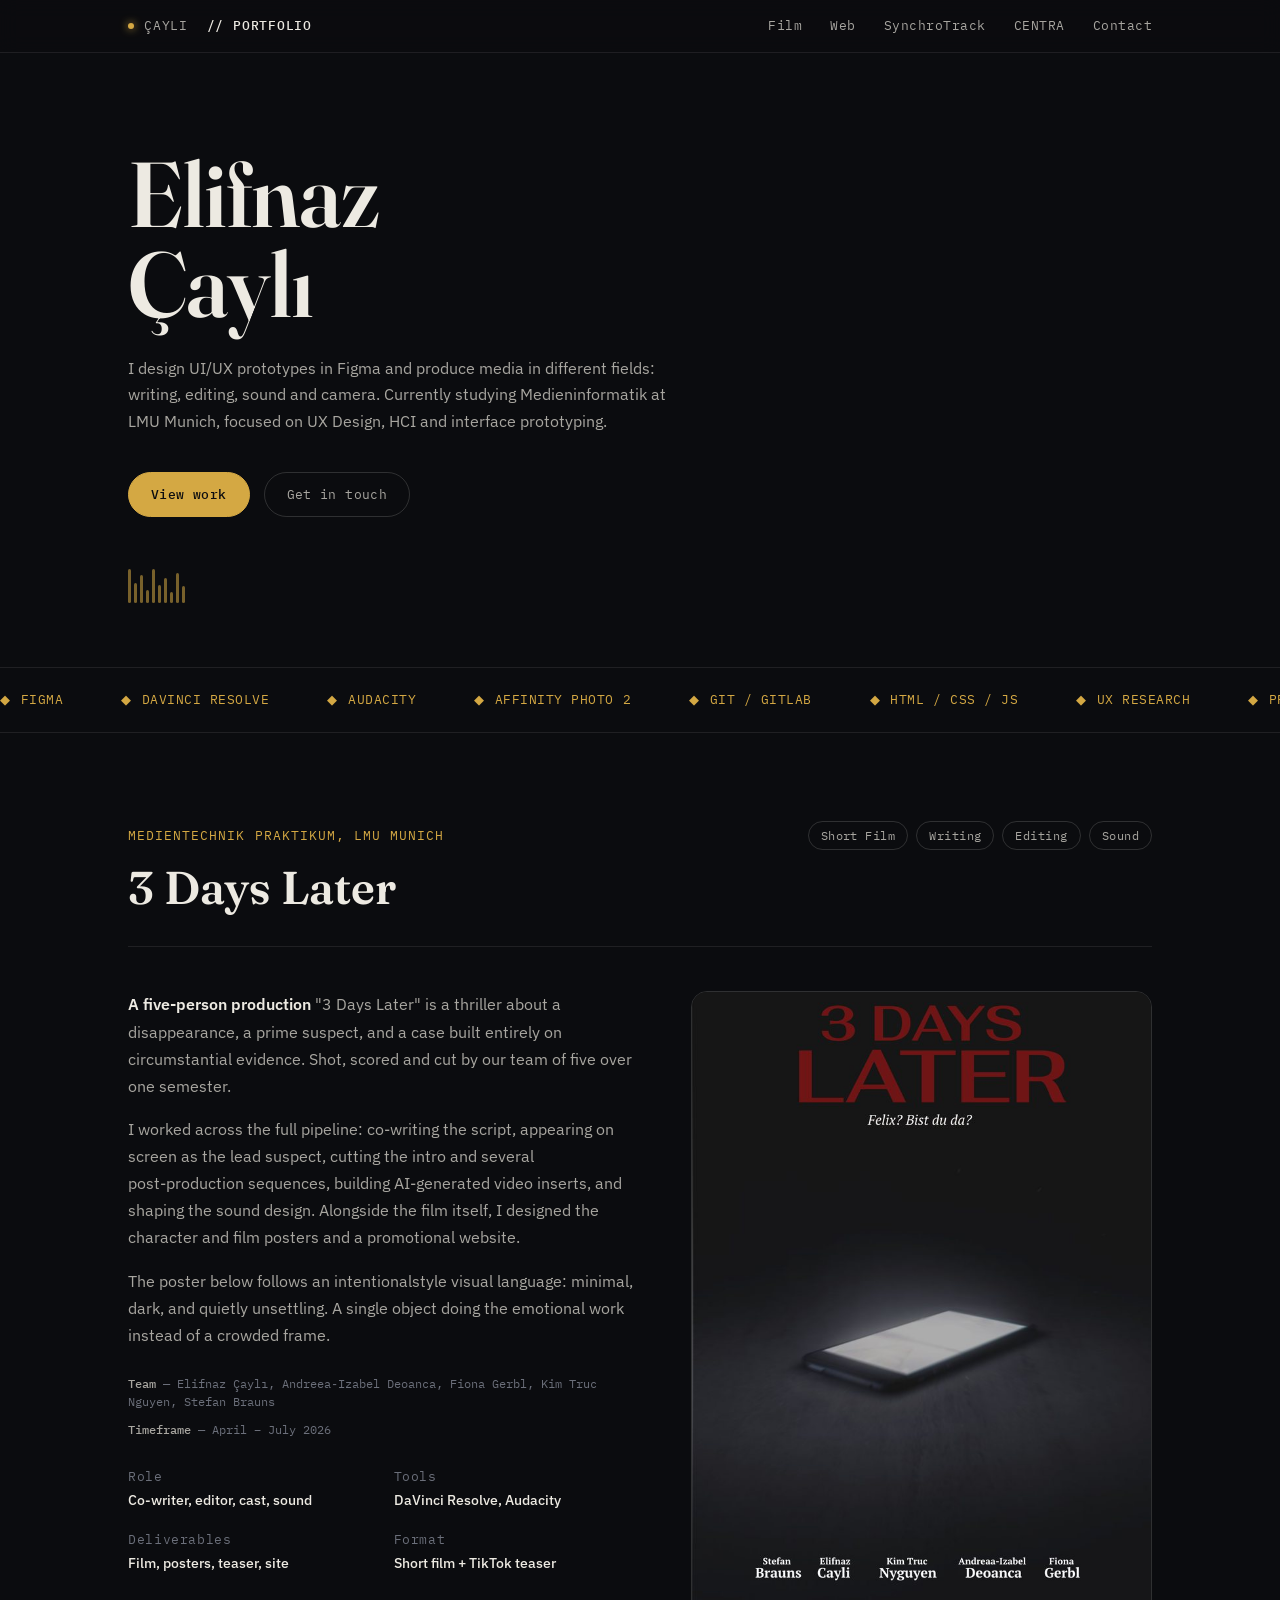
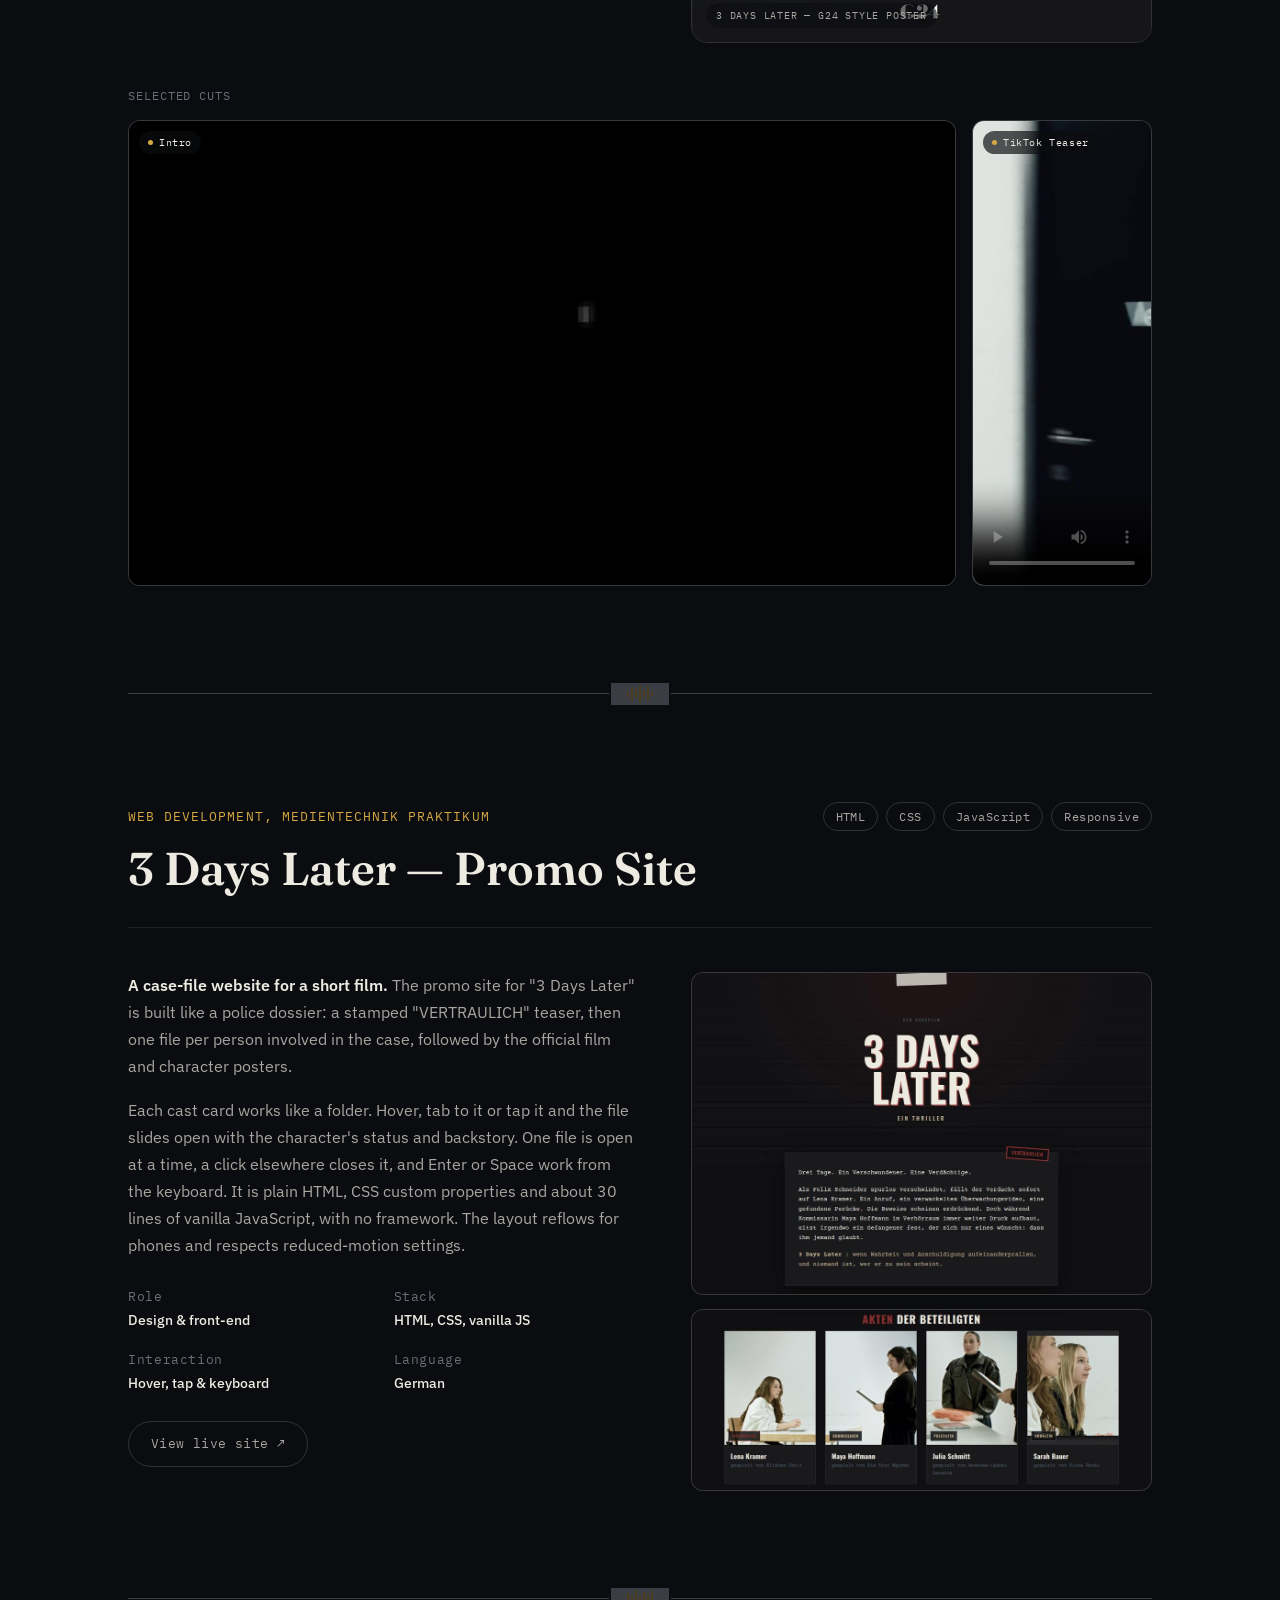
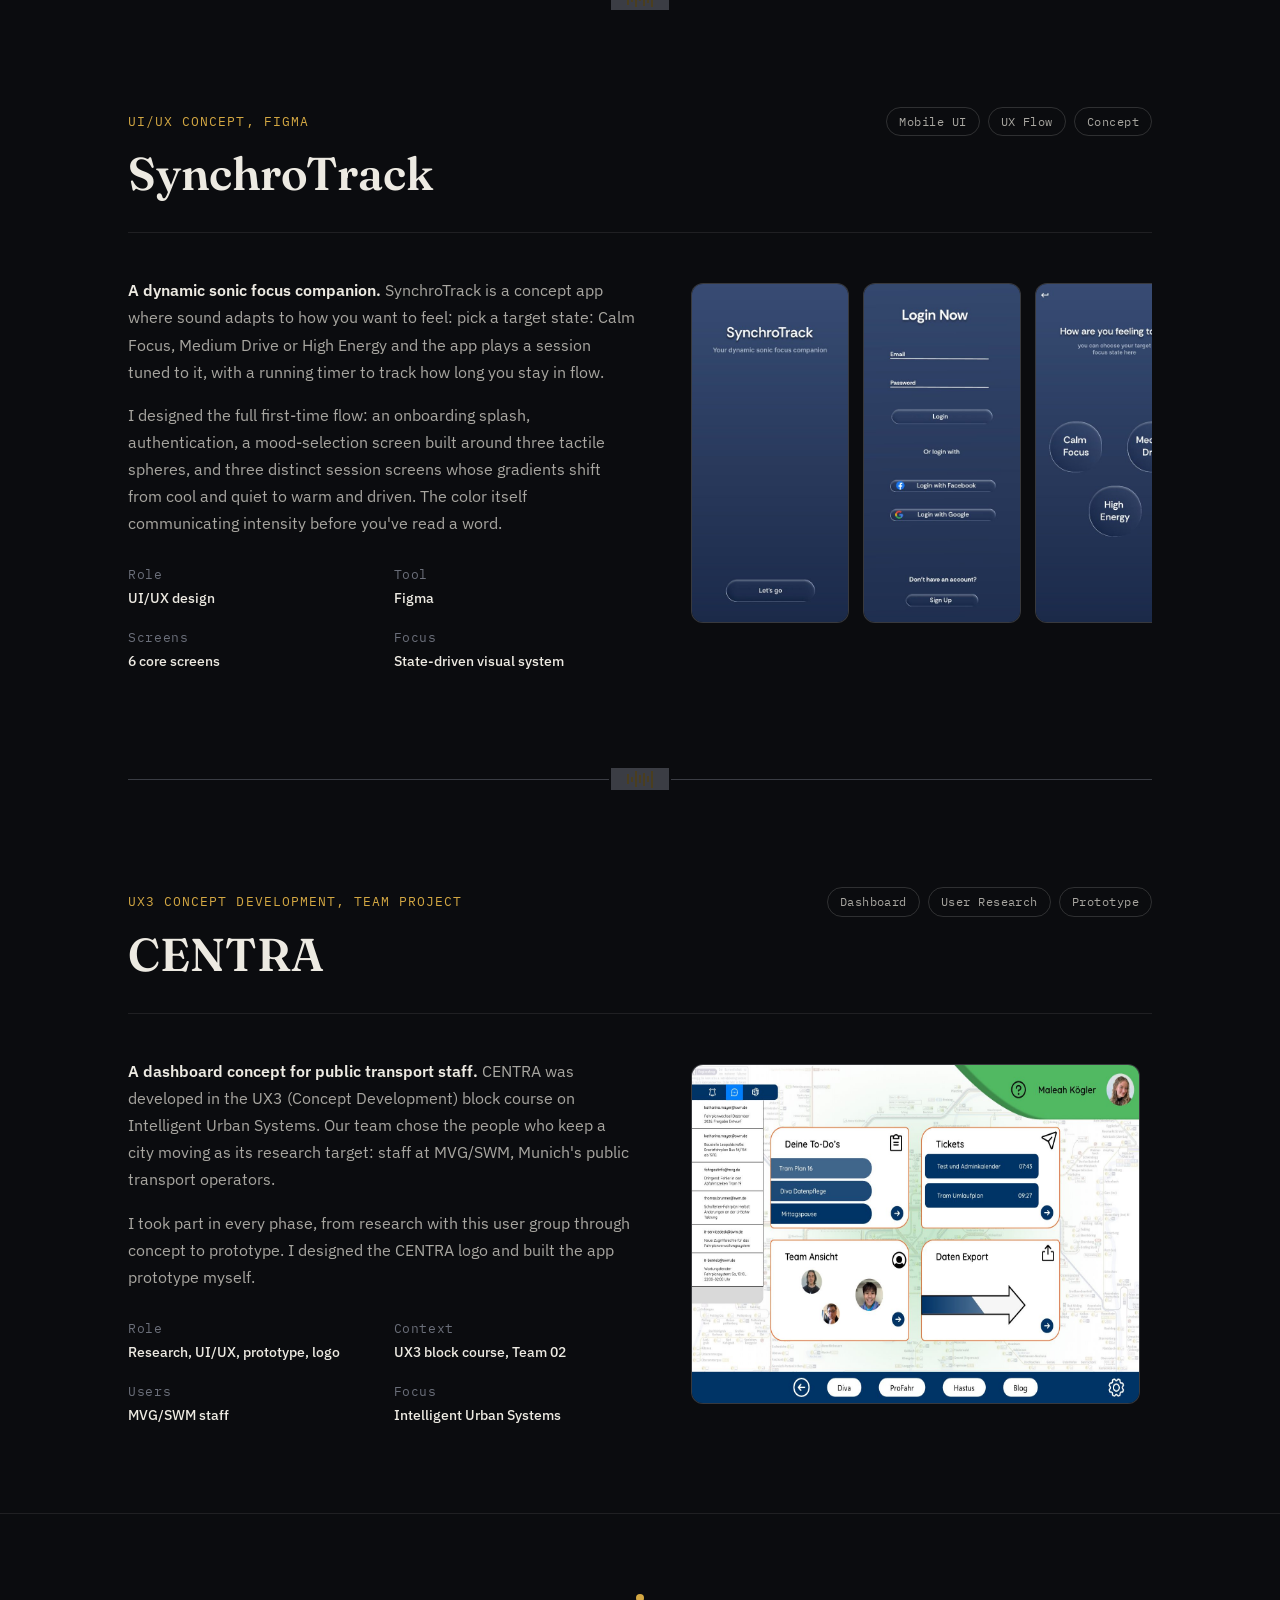
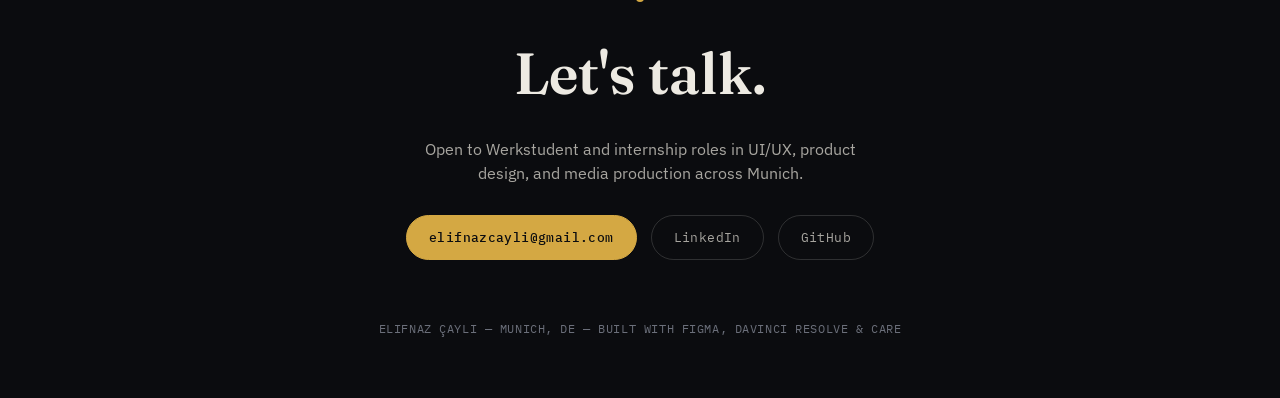
==== index.html @ ffa8d6d8 "Add CENTRA screens and logo to case study Co-Authored-By: Claude Sonnet 5.5 <noreply@anthropic.com> " ====
<!DOCTYPE html>
<html lang="en">
<head>
<meta charset="UTF-8">
<meta name="viewport" content="width=device-width, initial-scale=1.0">
<title>Elifnaz Çaylı — UX/UI &amp; Media Design</title>
<meta name="description" content="Portfolio of Elifnaz Çaylı — interface design, prototyping, and media production.">
<link rel="preconnect" href="https://fonts.googleapis.com">
<link rel="preconnect" href="https://fonts.gstatic.com" crossorigin>
<link href="https://fonts.googleapis.com/css2?family=Fraunces:opsz,wght@9..144,300;9..144,500;9..144,600;9..144,700&family=IBM+Plex+Sans:wght@400;500;600&family=IBM+Plex+Mono:wght@400;500&display=swap" rel="stylesheet">
<style>
  :root{
    --void:#0B0C0F;
    --panel:#15171D;
    --panel-raised:#1B1E26;
    --ink:#EDEAE2;
    --ink-dim:#A8A6A0;
    --muted:#6B6F7A;
    --gold:#D4A843;
    --gold-dim:#8A7130;
    --line: rgba(237,234,226,0.09);
    --line-strong: rgba(237,234,226,0.16);
    --radius: 14px;
    --serif: "Fraunces", Georgia, serif;
    --sans: "IBM Plex Sans", -apple-system, BlinkMacSystemFont, sans-serif;
    --mono: "IBM Plex Mono", ui-monospace, monospace;
  }
  *{box-sizing:border-box; margin:0; padding:0;}
  html{scroll-behavior:smooth;}
  body{
    background:var(--void);
    color:var(--ink);
    font-family:var(--sans);
    line-height:1.5;
    -webkit-font-smoothing:antialiased;
  }
  img{max-width:100%; display:block;}
  a{color:inherit;}
  ::selection{background:var(--gold); color:var(--void);}
  :focus-visible{outline:2px solid var(--gold); outline-offset:3px;}

  .wrap{ max-width:1080px; margin:0 auto; padding:0 28px; }

  /* ---------- Nav ---------- */
  .nav{
    position:sticky; top:0; z-index:50;
    background:rgba(11,12,15,0.82);
    backdrop-filter:blur(10px);
    border-bottom:1px solid var(--line);
  }
  .nav__inner{
    max-width:1080px; margin:0 auto; padding:16px 28px;
    display:flex; align-items:center; justify-content:space-between;
  }
  .nav__mark{
    display:flex; align-items:center; gap:10px;
    font-family:var(--mono); font-size:13px; letter-spacing:0.06em;
    color:var(--ink-dim); text-decoration:none;
  }
  .nav__mark strong{color:var(--ink); font-weight:500;}
  .nav__dot{width:6px; height:6px; border-radius:50%; background:var(--gold); box-shadow:0 0 8px var(--gold);}
  .nav__links{display:flex; gap:28px; font-family:var(--mono); font-size:12.5px; letter-spacing:0.04em;}
  .nav__links a{text-decoration:none; color:var(--ink-dim); transition:color .2s;}
  .nav__links a:hover{color:var(--gold);}
  @media (max-width:640px){ .nav__links{display:none;} }

  /* ---------- Hero ---------- */
  .hero{
    padding:96px 0 64px;
    position:relative;
    overflow:hidden;
  }
  .hero__tc{
    font-family:var(--mono); font-size:12.5px; color:var(--gold);
    letter-spacing:0.12em; margin-bottom:28px;
    display:flex; align-items:center; gap:10px;
  }
  .hero__tc::before{
    content:""; width:8px; height:8px; border-radius:50%;
    background:var(--gold); animation:pulse 1.8s ease-in-out infinite;
  }
  @keyframes pulse{ 0%,100%{opacity:1;} 50%{opacity:.25;} }
  .hero__name{
    font-family:var(--serif);
    font-weight:600;
    font-size:clamp(48px, 9vw, 92px);
    line-height:0.98;
    letter-spacing:-0.01em;
    max-width:820px;
  }
  .hero__role{
    font-family:var(--serif); font-style:italic; font-weight:400;
    color:var(--ink-dim);
    font-size:clamp(18px, 2.4vw, 24px);
    margin-top:18px;
    max-width:600px;
  }
  .hero__desc{
    margin-top:26px; max-width:560px;
    color:var(--ink-dim); font-size:16px; line-height:1.65;
  }
  .hero__row{
    display:flex; flex-wrap:wrap; gap:14px; margin-top:38px;
  }
  .btn{
    font-family:var(--mono); font-size:13px; letter-spacing:0.03em;
    padding:12px 22px; border-radius:999px;
    text-decoration:none; display:inline-flex; align-items:center; gap:8px;
    transition:transform .15s ease, border-color .15s ease, background .15s ease;
    border:1px solid var(--line-strong);
  }
  .btn:hover{ transform:translateY(-1px); }
  .btn--solid{ background:var(--gold); color:var(--void); border-color:var(--gold); font-weight:500;}
  .btn--solid:hover{ background:#e6bc5c; }
  .btn--ghost{ color:var(--ink-dim); }
  .btn--ghost:hover{ border-color:var(--gold); color:var(--gold); }

  /* Waveform signature */
  .wave{ display:flex; align-items:flex-end; gap:3px; height:34px; }
  .wave span{
    width:3px; background:var(--gold); opacity:0.55; border-radius:2px;
    animation:bar 2.4s ease-in-out infinite;
  }
  @keyframes bar{ 0%,100%{ transform:scaleY(0.3);} 50%{ transform:scaleY(1);} }

  .divider{
    display:flex; align-items:center; gap:2px; height:40px;
    margin:0 auto; max-width:1080px; padding:0 28px;
    opacity:0.5;
  }
  .divider span{
    flex:1; background:var(--muted); height:1px; align-self:center;
  }
  .divider .bars{ display:flex; align-items:center; gap:2px; height:22px; flex:0 0 auto; padding:0 16px;}
  .divider .bars i{ width:2px; background:var(--gold-dim); display:block; }

  /* ---------- Skills strip ---------- */
  .strip{
    border-top:1px solid var(--line); border-bottom:1px solid var(--line);
    padding:22px 0; overflow:hidden;
  }
  .strip__track{
    display:flex; gap:48px; white-space:nowrap;
    font-family:var(--mono); font-size:13px; color:var(--ink-dim);
    letter-spacing:0.04em;
  }
  .strip__track span{ color:var(--gold); margin-right:10px; }

  /* ---------- Section shell ---------- */
  section.case{ padding:88px 0; }
  .case__head{
    display:flex; align-items:baseline; justify-content:space-between;
    gap:24px; flex-wrap:wrap; margin-bottom:44px;
    border-bottom:1px solid var(--line); padding-bottom:24px;
  }
  .case__tc{ font-family:var(--mono); font-size:13px; color:var(--gold); letter-spacing:0.08em;}
  .case__title{ font-family:var(--serif); font-weight:600; font-size:clamp(30px,4.2vw,46px); margin-top:8px; }
  .case__tags{ display:flex; gap:8px; flex-wrap:wrap; }
  .tag{
    font-family:var(--mono); font-size:11.5px; letter-spacing:0.04em;
    color:var(--ink-dim); border:1px solid var(--line-strong);
    padding:5px 12px; border-radius:999px; white-space:nowrap;
  }

  .case__body{ display:grid; grid-template-columns: 1.1fr 1fr; gap:56px; align-items:start; }
  @media (max-width:860px){ .case__body{ grid-template-columns:1fr; } }

  .case__text p{ color:var(--ink-dim); font-size:15.5px; line-height:1.75; margin-bottom:16px; }
  .case__text strong{ color:var(--ink); font-weight:600; }
  .case__meta{
    margin-top:28px; display:grid; grid-template-columns:1fr 1fr; gap:20px 24px;
    font-family:var(--mono); font-size:12.5px;
  }
  .case__meta div span{ display:block; color:var(--muted); margin-bottom:4px; letter-spacing:0.05em; }
  .case__meta div strong{ color:var(--ink); font-weight:500; font-family:var(--sans); font-size:13.5px;}

  .shots{ display:flex; gap:14px; overflow-x:auto; padding:6px 6px 20px; scroll-snap-type:x proximity; }
  .shots::-webkit-scrollbar{ height:6px; }
  .shots::-webkit-scrollbar-thumb{ background:var(--line-strong); border-radius:4px; }
  .shots img{
    border-radius:12px; border:1px solid var(--line-strong);
    scroll-snap-align:start; flex:0 0 auto; height:340px; width:auto;
    background:var(--panel);
  }
  .shot-single{
    border-radius:12px; overflow:hidden; border:1px solid var(--line-strong);
    background:var(--panel);
  }
  .shot-single img{ border-radius:0; border:none; width:100%; height:auto; }

  .poster-wrap{
    position:relative; border-radius:16px; overflow:hidden;
    border:1px solid var(--line-strong);
  }
  .poster-wrap img{ width:100%; height:auto; display:block; }
  .poster-wrap::after{
    content:"3 DAYS LATER — G24 STYLE POSTER";
    position:absolute; bottom:14px; left:14px;
    font-family:var(--mono); font-size:10px; letter-spacing:0.08em;
    color:var(--ink-dim); background:rgba(11,12,15,0.6);
    padding:5px 10px; border-radius:999px;
  }

  .clips{ margin-top:44px; }
  .clips__label{
    font-family:var(--mono); font-size:11.5px; color:var(--muted);
    letter-spacing:0.08em; margin-bottom:16px;
  }
  .clips__row{ display:flex; gap:16px; flex-wrap:wrap; }
  .clip{
    position:relative; border-radius:12px; overflow:hidden;
    border:1px solid var(--line-strong); background:var(--panel);
  }
  .clip video{ display:block; width:100%; height:100%; object-fit:cover; }
  .clip--wide{ flex:1 1 340px; aspect-ratio:16/9; }
  .clip--tall{ flex:0 0 180px; aspect-ratio:9/16; }
  .clip__tag{
    position:absolute; top:10px; left:10px;
    font-family:var(--mono); font-size:10px; letter-spacing:0.06em;
    color:var(--ink); background:rgba(11,12,15,0.68);
    padding:4px 9px; border-radius:999px; pointer-events:none;
    display:flex; align-items:center; gap:6px;
  }
  .clip__tag::before{ content:""; width:5px; height:5px; border-radius:50%; background:var(--gold); }

  .btn-showcase{
    display:flex; align-items:center; justify-content:center;
    background:var(--panel); border:1px solid var(--line-strong); border-radius:16px;
    padding:36px 20px;
  }
  .btn-showcase img{ max-height:340px; width:auto; }

  /* ---------- Cast/credits for film ---------- */
  .credits{
    margin-top:26px; display:flex; flex-wrap:wrap; gap:10px 22px;
    font-family:var(--mono); font-size:12px; color:var(--muted);
  }
  .credits b{ color:var(--ink-dim); font-weight:500; }

  /* ---------- Footer ---------- */
  footer{
    padding:80px 0 60px; border-top:1px solid var(--line);
    text-align:center;
  }
  footer .ftitle{
    font-family:var(--serif); font-weight:600;
    font-size:clamp(32px,6vw,58px); margin-bottom:20px;
  }
  footer p{ color:var(--ink-dim); max-width:440px; margin:0 auto 30px; }
  footer .btn-row{ display:flex; gap:14px; justify-content:center; flex-wrap:wrap; }
  footer .end{ margin-top:60px; font-family:var(--mono); font-size:11.5px; color:var(--muted); letter-spacing:0.05em;}

  @media (max-width:640px){
    .hero{padding:72px 0 48px;}
    section.case{padding:64px 0;}
    .case__meta{grid-template-columns:1fr 1fr;}
  }
</style>
</head>
<body>

  <nav class="nav">
    <div class="nav__inner">
      <a class="nav__mark" href="#top"><span class="nav__dot"></span>ÇAYLI<strong>&nbsp;// PORTFOLIO</strong></a>
      <div class="nav__links">
        <a href="#film">Film</a>
        <a href="#webdev">Web</a>
        <a href="#synchrotrack">SynchroTrack</a>
        <a href="#centra">CENTRA</a>
        <a href="#contact">Contact</a>
      </div>
    </div>
  </nav>

  <div class="wrap" id="top">
    <header class="hero">
      <h1 class="hero__name">Elifnaz<br>Çaylı</h1>
      <p class="hero__desc">I design UI/UX prototypes in Figma and produce media in different fields: writing, editing, sound and camera. Currently studying Medieninformatik at LMU Munich, focused on UX Design, HCI and interface prototyping.</p>
      <div class="hero__row">
        <a class="btn btn--solid" href="#film">View work</a>
        <a class="btn btn--ghost" href="mailto:elifnazcayli@gmail.com">Get in touch</a>
      </div>
      <div class="wave" style="margin-top:52px;" aria-hidden="true">
        <span style="height:100%; animation-delay:0s;"></span>
        <span style="height:60%; animation-delay:.15s;"></span>
        <span style="height:85%; animation-delay:.3s;"></span>
        <span style="height:40%; animation-delay:.45s;"></span>
        <span style="height:100%; animation-delay:.6s;"></span>
        <span style="height:55%; animation-delay:.75s;"></span>
        <span style="height:75%; animation-delay:.9s;"></span>
        <span style="height:35%; animation-delay:1.05s;"></span>
        <span style="height:90%; animation-delay:1.2s;"></span>
        <span style="height:50%; animation-delay:1.35s;"></span>
      </div>
    </header>
  </div>

  <div class="strip" aria-hidden="true">
    <div class="strip__track">
      <span><span>◆</span>FIGMA</span>
      <span><span>◆</span>DAVINCI RESOLVE</span>
      <span><span>◆</span>AUDACITY</span>
      <span><span>◆</span>AFFINITY PHOTO 2</span>
      <span><span>◆</span>GIT / GITLAB</span>
      <span><span>◆</span>HTML / CSS / JS</span>
      <span><span>◆</span>UX RESEARCH</span>
      <span><span>◆</span>PROTOTYPING</span>
      <span><span>◆</span>FIGMA</span>
      <span><span>◆</span>DAVINCI RESOLVE</span>
      <span><span>◆</span>AUDACITY</span>
      <span><span>◆</span>AFFINITY PHOTO 2</span>
      <span><span>◆</span>GIT / GITLAB</span>
      <span><span>◆</span>HTML / CSS / JS</span>
      <span><span>◆</span>UX RESEARCH</span>
      <span><span>◆</span>PROTOTYPING</span>
    </div>
  </div>

  <!-- ================= FILM ================= -->
  <div class="wrap">
  <section class="case" id="film">
    <div class="case__head">
      <div>
        <div class="case__tc">MEDIENTECHNIK PRAKTIKUM, LMU MUNICH</div>
        <h2 class="case__title">3 Days Later</h2>
      </div>
      <div class="case__tags">
        <span class="tag">Short Film</span>
        <span class="tag">Writing</span>
        <span class="tag">Editing</span>
        <span class="tag">Sound</span>
      </div>
    </div>

    <div class="case__body">
      <div class="case__text">
        <p><strong>A five-person production</strong> "3 Days Later" is a thriller about a disappearance, a prime suspect, and a case built entirely on circumstantial evidence. Shot, scored and cut by our team of five over one semester.</p>
        <p>I worked across the full pipeline: co‑writing the script, appearing on screen as the lead suspect, cutting the intro and several post‑production sequences, building AI‑generated video inserts, and shaping the sound design. Alongside the film itself, I designed the character and film posters and a promotional website.</p>
        <p>The poster below follows an intentionalstyle visual language: minimal, dark, and quietly unsettling. A single object doing the emotional work instead of a crowded frame.</p>
        <div class="credits">
          <div><b>Team</b> — Elifnaz Çaylı, Andreea‑Izabel Deoanca, Fiona Gerbl, Kim Truc Nguyen, Stefan Brauns</div>
          <div><b>Timeframe</b> — April – July 2026</div>
        </div>
        <div class="case__meta">
          <div><span>Role</span><strong>Co‑writer, editor, cast, sound</strong></div>
          <div><span>Tools</span><strong>DaVinci Resolve, Audacity</strong></div>
          <div><span>Deliverables</span><strong>Film, posters, teaser, site</strong></div>
          <div><span>Format</span><strong>Short film + TikTok teaser</strong></div>
        </div>
      </div>
      <div class="poster-wrap">
        <img src="[data-uri]" alt="3 Days Later — official film poster, a phone glowing on a dark floor">
      </div>
    </div>

    <div class="clips">
      <div class="clips__label">SELECTED CUTS</div>
      <div class="clips__row">
        <div class="clip clip--wide">
          <span class="clip__tag">Intro</span>
          <video controls preload="metadata" poster="intro_poster.jpg" playsinline>
            <source src="intro.mp4" type="video/mp4">
          </video>
        </div>
        <div class="clip clip--tall">
          <span class="clip__tag">TikTok Teaser</span>
          <video controls preload="metadata" poster="teaser_poster.jpg" playsinline>
            <source src="teaser.mp4" type="video/mp4">
          </video>
        </div>
      </div>
    </div>
  </section>
  </div>

  <div class="divider" aria-hidden="true"><span></span><span class="bars">
    <i style="height:6px"></i><i style="height:14px"></i><i style="height:9px"></i><i style="height:18px"></i><i style="height:7px"></i><i style="height:15px"></i><i style="height:5px"></i>
  </span><span></span></div>

  <!-- ================= WEB DEV: 3 DAYS LATER SITE ================= -->
  <div class="wrap">
  <section class="case" id="webdev">
    <div class="case__head">
      <div>
        <div class="case__tc">WEB DEVELOPMENT, MEDIENTECHNIK PRAKTIKUM</div>
        <h2 class="case__title">3 Days Later — Promo Site</h2>
      </div>
      <div class="case__tags">
        <span class="tag">HTML</span>
        <span class="tag">CSS</span>
        <span class="tag">JavaScript</span>
        <span class="tag">Responsive</span>
      </div>
    </div>

    <div class="case__body">
      <div class="case__text">
        <p><strong>A case‑file website for a short film.</strong> The promo site for "3 Days Later" is built like a police dossier: a stamped "VERTRAULICH" teaser, then one file per person involved in the case, followed by the official film and character posters.</p>
        <p>Each cast card works like a folder. Hover, tab to it or tap it and the file slides open with the character's status and backstory. One file is open at a time, a click elsewhere closes it, and Enter or Space work from the keyboard. It is plain HTML, CSS custom properties and about 30 lines of vanilla JavaScript, with no framework. The layout reflows for phones and respects reduced‑motion settings.</p>
        <div class="case__meta">
          <div><span>Role</span><strong>Design &amp; front‑end</strong></div>
          <div><span>Stack</span><strong>HTML, CSS, vanilla JS</strong></div>
          <div><span>Interaction</span><strong>Hover, tap &amp; keyboard</strong></div>
          <div><span>Language</span><strong>German</strong></div>
        </div>
        <!-- The link below needs the project folder to sit next to this file as /3-days-later/index.html -->
        <div style="margin-top:28px;">
          <a class="btn btn--ghost" href="3-days-later/" target="_blank" rel="noopener">View live site ↗</a>
        </div>
      </div>
      <div style="display:grid; gap:14px;">
        <div class="shot-single">
          <img src="[data-uri]" alt="3 Days Later promo site: hero title on a dark background above a stamped, confidential teaser card">
        </div>
        <div class="shot-single">
          <img src="[data-uri]" alt="3 Days Later promo site: 'Akten der Beteiligten' gallery of four cast cards with role stamps">
        </div>
      </div>
    </div>
  </section>
  </div>

  <div class="divider" aria-hidden="true"><span></span><span class="bars">
    <i style="height:12px"></i><i style="height:7px"></i><i style="height:17px"></i><i style="height:5px"></i><i style="height:14px"></i><i style="height:9px"></i><i style="height:16px"></i>
  </span><span></span></div>

  <!-- ================= SYNCHROTRACK ================= -->
  <div class="wrap">
  <section class="case" id="synchrotrack">
    <div class="case__head">
      <div>
        <div class="case__tc">UI/UX CONCEPT, FIGMA</div>
        <h2 class="case__title">SynchroTrack</h2>
      </div>
      <div class="case__tags">
        <span class="tag">Mobile UI</span>
        <span class="tag">UX Flow</span>
        <span class="tag">Concept</span>
      </div>
    </div>

    <div class="case__body">
      <div class="case__text">
        <p><strong>A dynamic sonic focus companion.</strong> SynchroTrack is a concept app where sound adapts to how you want to feel: pick a target state: Calm Focus, Medium Drive or High Energy and the app plays a session tuned to it, with a running timer to track how long you stay in flow.</p>
        <p>I designed the full first‑time flow: an onboarding splash, authentication, a mood‑selection screen built around three tactile spheres, and three distinct session screens whose gradients shift from cool and quiet to warm and driven. The color itself communicating intensity before you've read a word.</p>
        <div class="case__meta">
          <div><span>Role</span><strong>UI/UX design</strong></div>
          <div><span>Tool</span><strong>Figma</strong></div>
          <div><span>Screens</span><strong>6 core screens</strong></div>
          <div><span>Focus</span><strong>State‑driven visual system</strong></div>
        </div>
      </div>
      <div class="shots">
        <img src="[data-uri]" alt="SynchroTrack splash screen">
        <img src="[data-uri]" alt="SynchroTrack login screen">
        <img src="[data-uri]" alt="SynchroTrack mood selection screen">
        <img src="[data-uri]" alt="SynchroTrack calm session screen">
        <img src="[data-uri]" alt="SynchroTrack medium session screen">
        <img src="[data-uri]" alt="SynchroTrack high energy session screen">
      </div>
    </div>
  </section>
  </div>

  <div class="divider" aria-hidden="true"><span></span><span class="bars">
    <i style="height:10px"></i><i style="height:5px"></i><i style="height:16px"></i><i style="height:8px"></i><i style="height:13px"></i><i style="height:6px"></i><i style="height:17px"></i>
  </span><span></span></div>

  <!-- ================= CENTRA (UX3) ================= -->
  <div class="wrap">
  <section class="case" id="centra">
    <div class="case__head">
      <div>
        <div class="case__tc">UX3 CONCEPT DEVELOPMENT, TEAM PROJECT</div>
        <h2 class="case__title">CENTRA</h2>
      </div>
      <div class="case__tags">
        <span class="tag">Dashboard</span>
        <span class="tag">User Research</span>
        <span class="tag">Prototype</span>
      </div>
    </div>

    <div class="case__body">
      <div class="case__text">
        <p><strong>A dashboard concept for public transport staff.</strong> CENTRA was developed in the UX3 (Concept Development) block course on Intelligent Urban Systems. Our team chose the people who keep a city moving as its research target: staff at MVG/SWM, Munich's public transport operators.</p>
        <p>I took part in every phase, from research with this user group through concept to prototype. I designed the CENTRA logo and built the app prototype myself.</p>
        <div class="case__meta">
          <div><span>Role</span><strong>Research, UI/UX, prototype, logo</strong></div>
          <div><span>Context</span><strong>UX3 block course, Team 02</strong></div>
          <div><span>Users</span><strong>MVG/SWM staff</strong></div>
          <div><span>Focus</span><strong>Intelligent Urban Systems</strong></div>
        </div>
      </div>
      <div class="shots">
        <img src="[data-uri]" alt="CENTRA dashboard with messages panel: to-dos, tickets, team view and data export">
        <img src="[data-uri]" alt="CENTRA team view: colleague cards showing current work, help needed and availability">
        <img src="[data-uri]" alt="CENTRA data export: optimization progress, timetable information and source/target program selection">
        <img src="[data-uri]" alt="CENTRA tickets screen: Omnitracker and Autoticket lists">
        <img src="[data-uri]" alt="CENTRA logo">
      </div>
    </div>
  </section>
  </div>

  <footer id="contact">
    <div class="wrap">
      <div class="hero__tc" style="justify-content:center;"></div>
      <h2 class="ftitle">Let's talk.</h2>
      <p>Open to Werkstudent and internship roles in UI/UX, product design, and media production across Munich.</p>
      <div class="btn-row">
        <a class="btn btn--solid" href="mailto:elifnazcayli@gmail.com">elifnazcayli@gmail.com</a>
        <a class="btn btn--ghost" href="https://linkedin.com/in/elifnazayl" target="_blank" rel="noopener">LinkedIn</a>
        <a class="btn btn--ghost" href="https://github.com/ecayli" target="_blank" rel="noopener">GitHub</a>
      </div>
      <div class="end">ELIFNAZ ÇAYLI — MUNICH, DE — BUILT WITH FIGMA, DAVINCI RESOLVE &amp; CARE</div>
    </div>
  </footer>

</body>
</html>
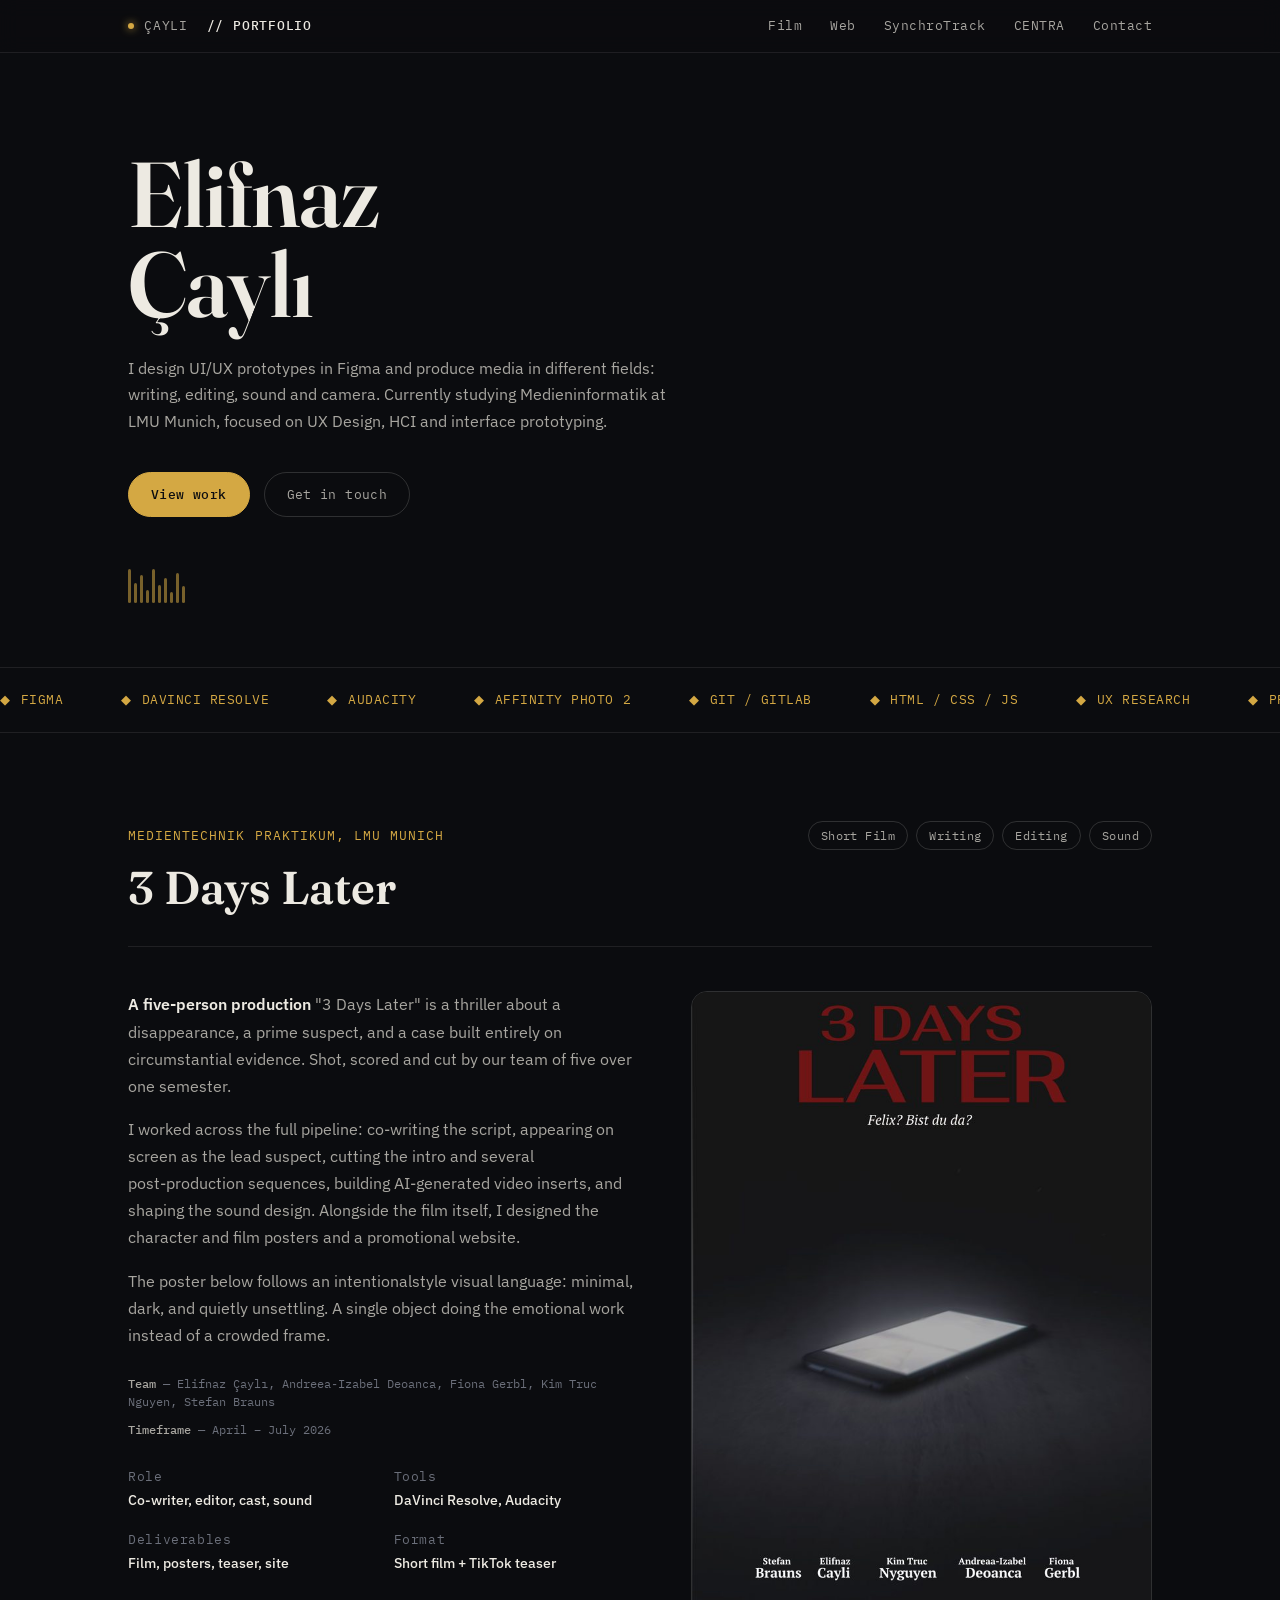
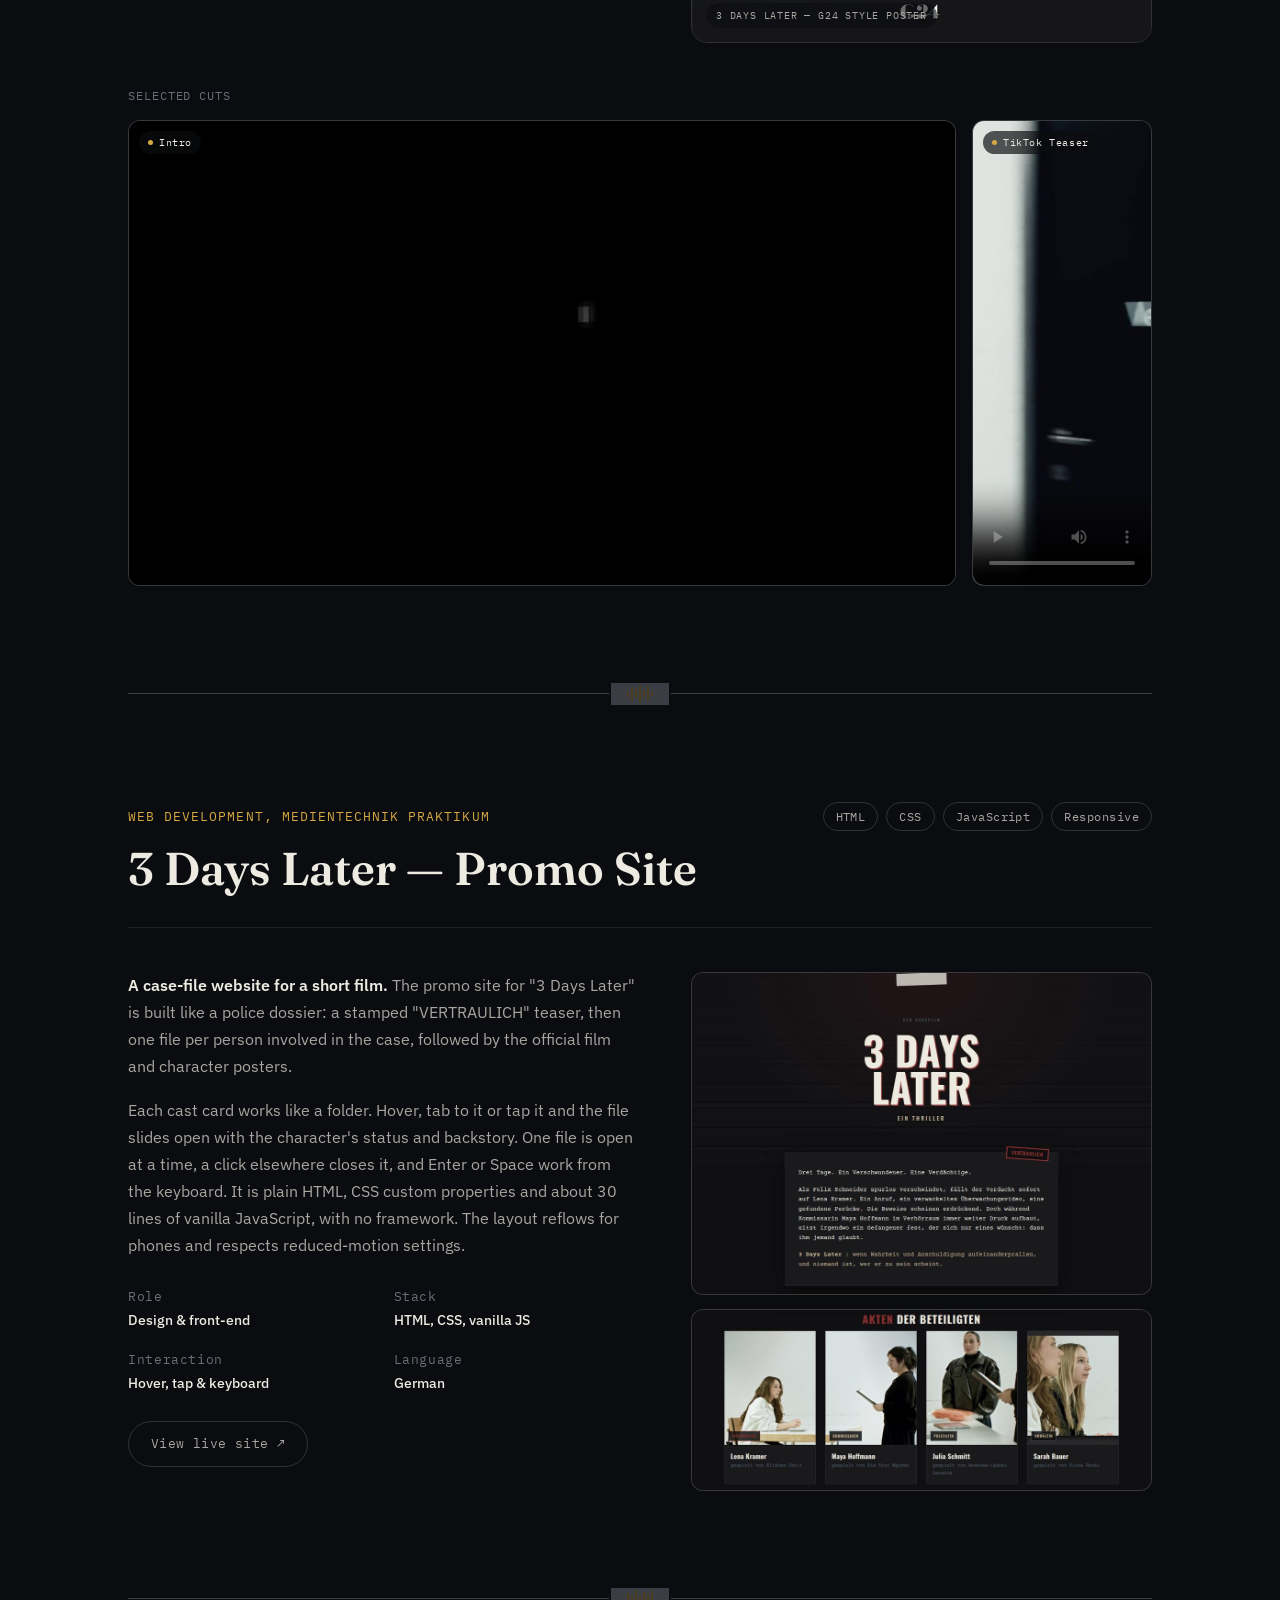
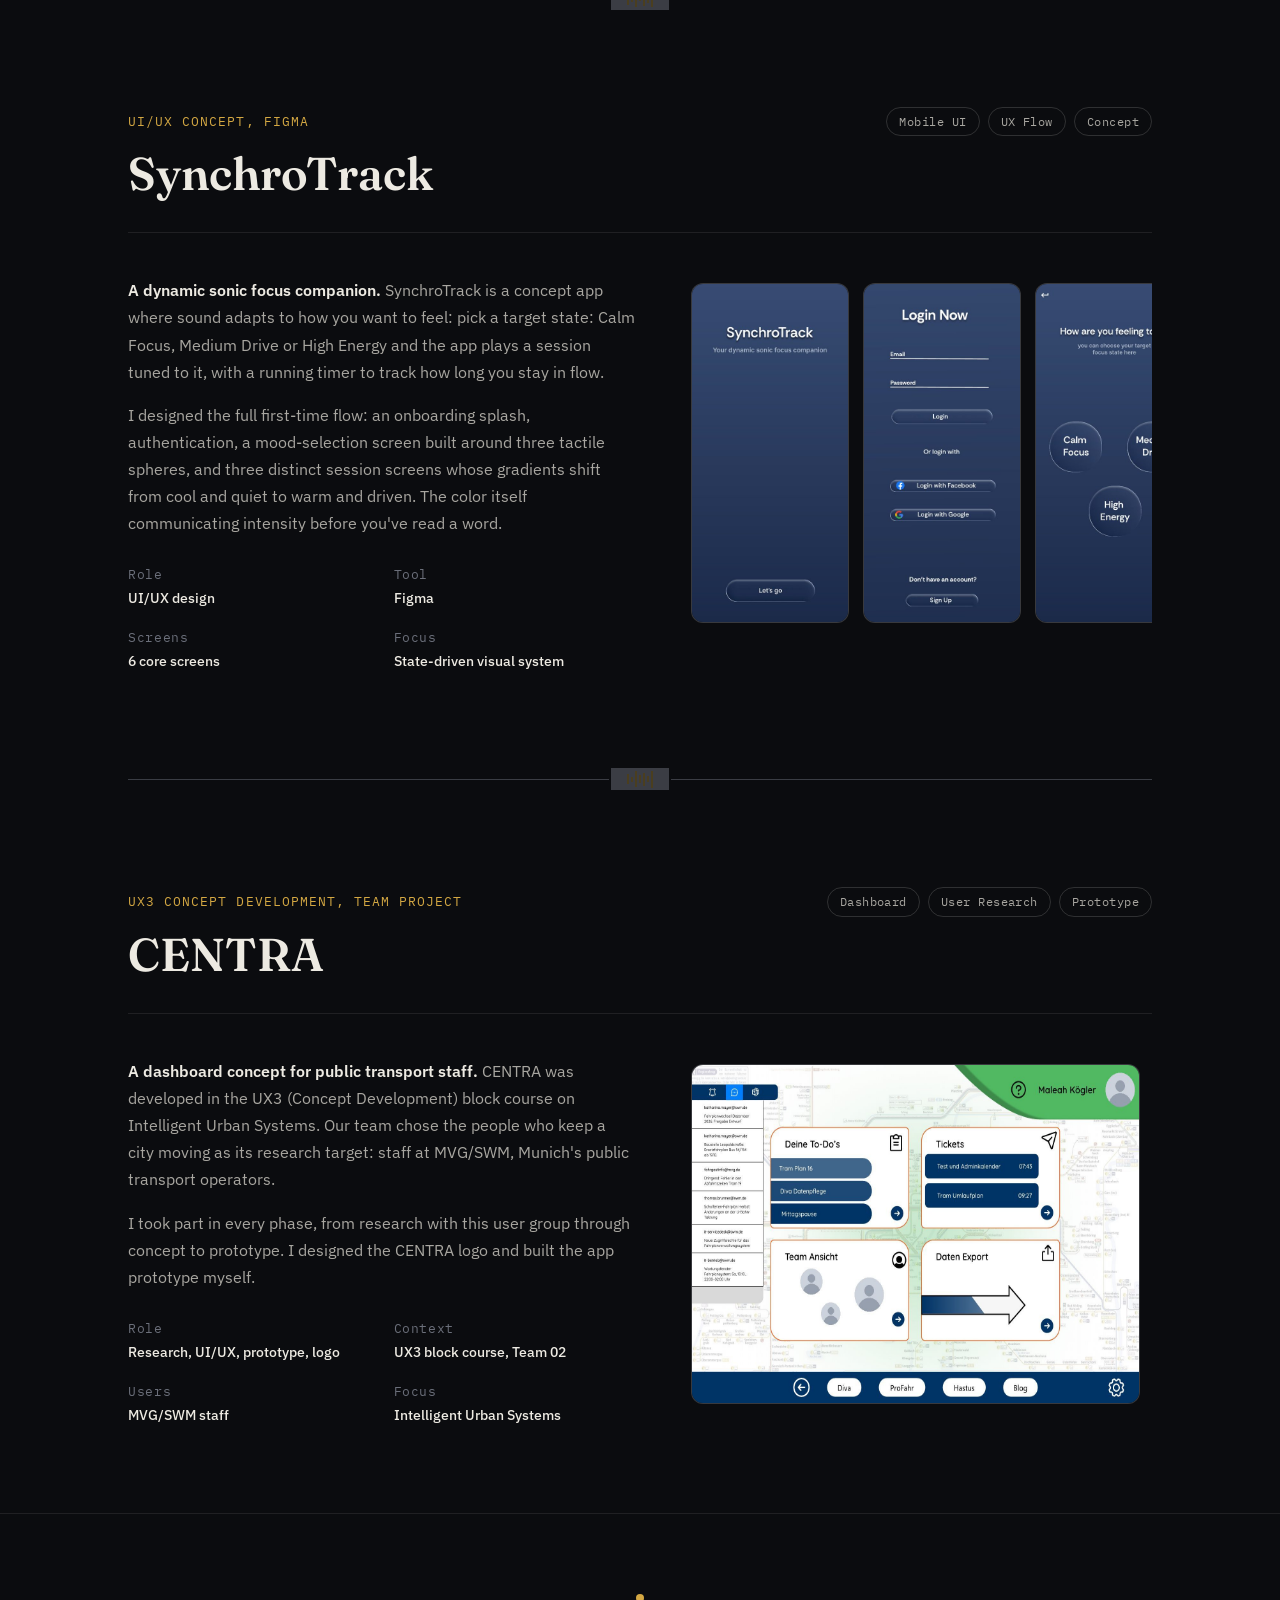
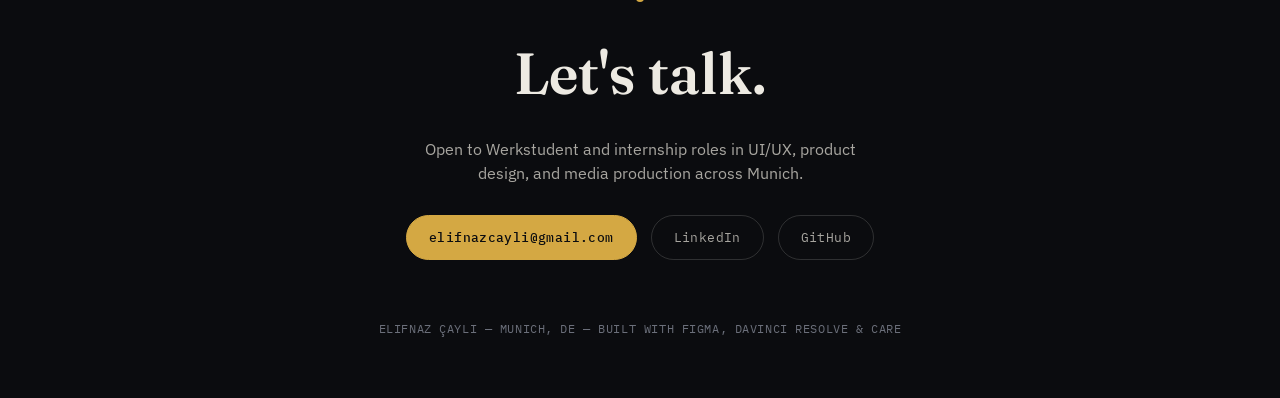
==== commit ae35f875: "Anonymize faces in CENTRA screenshots Co-Authored-By: Claude Sonnet 5.5 <noreply@anthropic.com> Clau" ====
--- a/index.html
+++ b/index.html
@@ -493,10 +493,10 @@
         </div>
       </div>
       <div class="shots">
-        <img src="[data-uri]" alt="CENTRA dashboard with messages panel: to-dos, tickets, team view and data export">
-        <img src="[data-uri]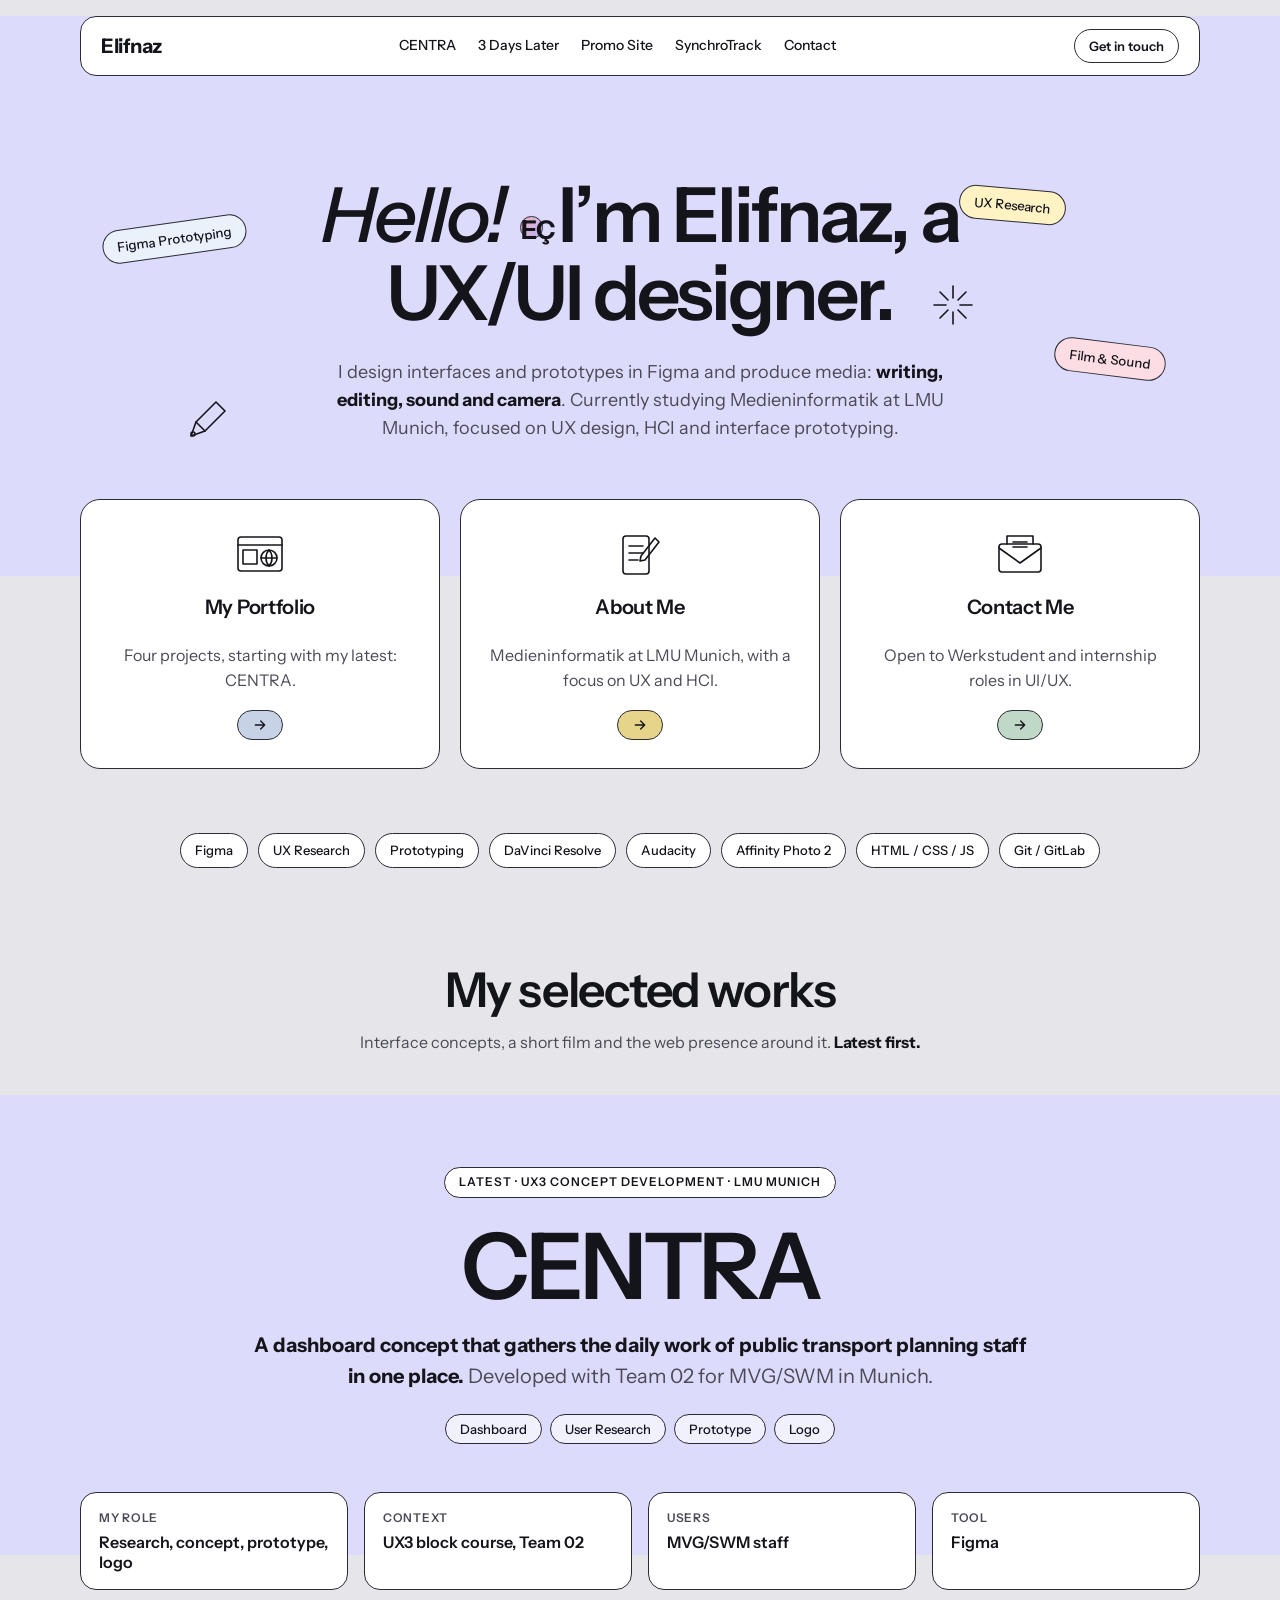
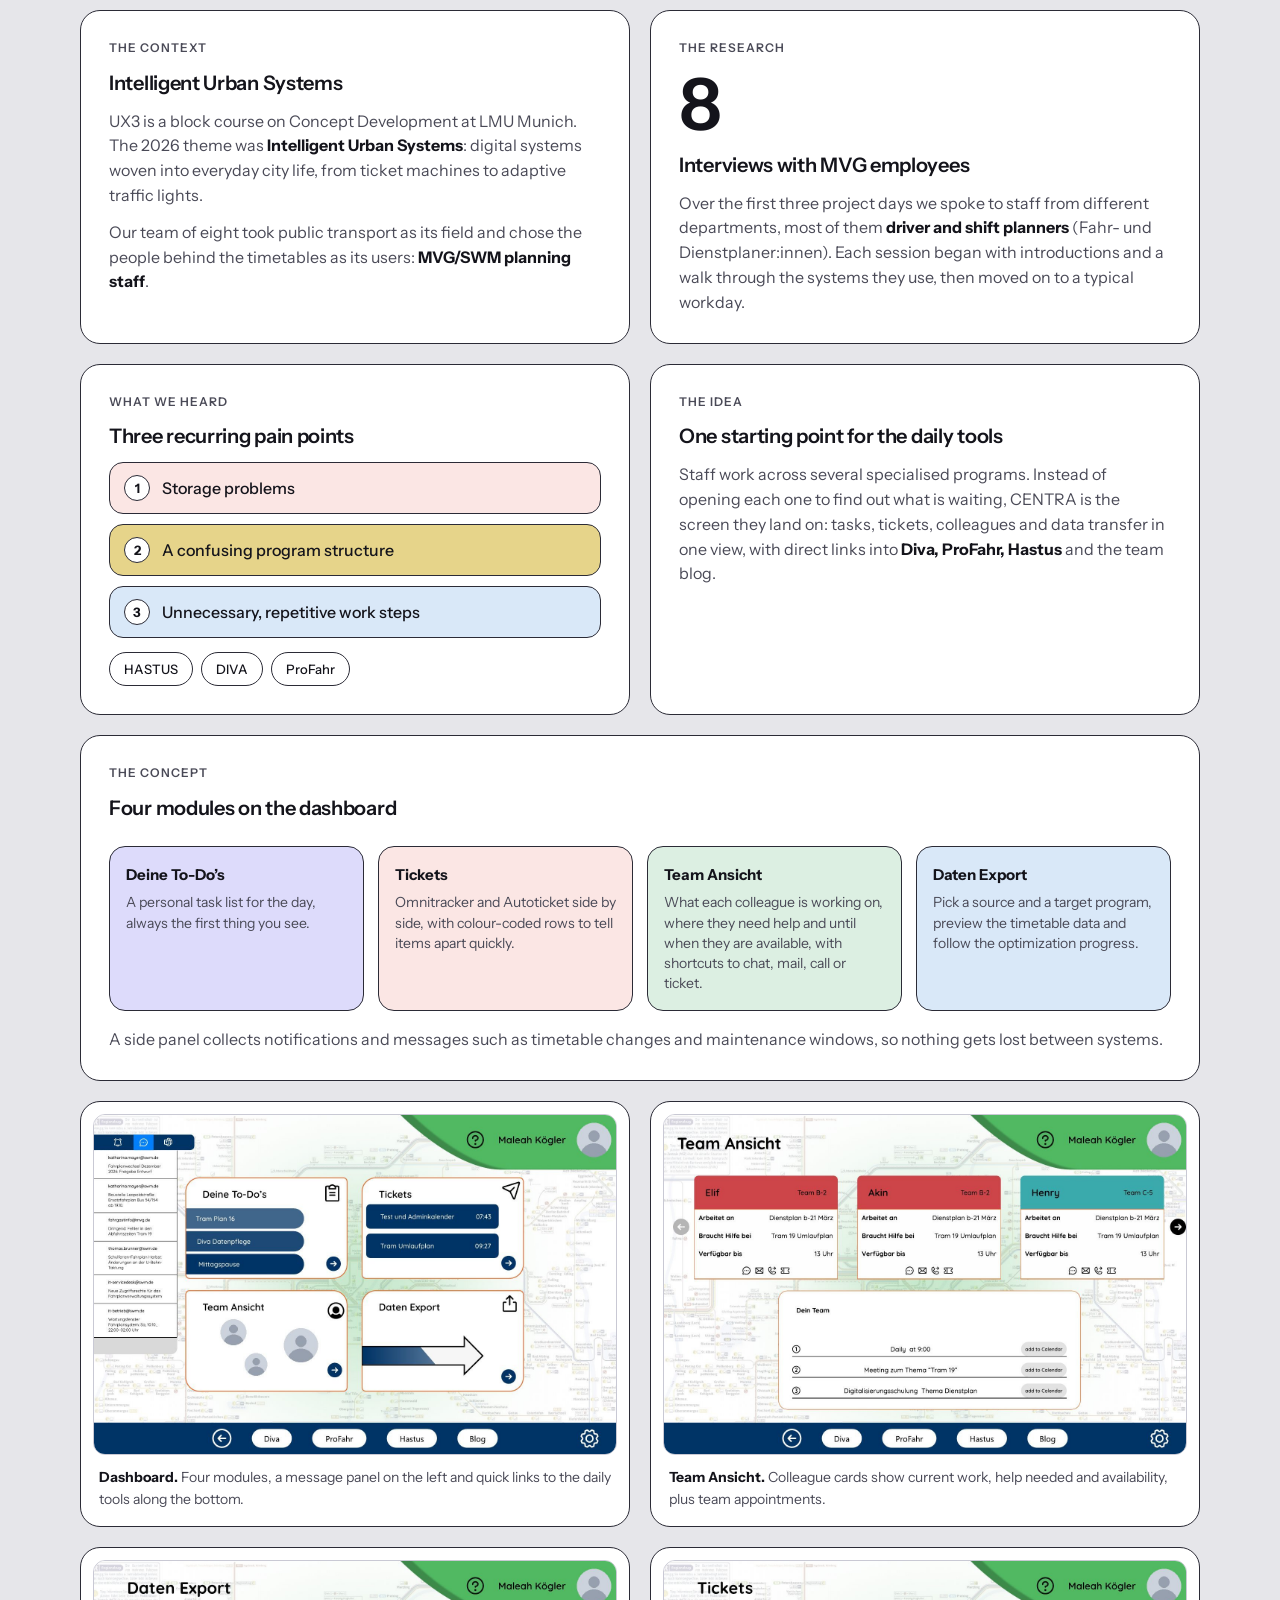
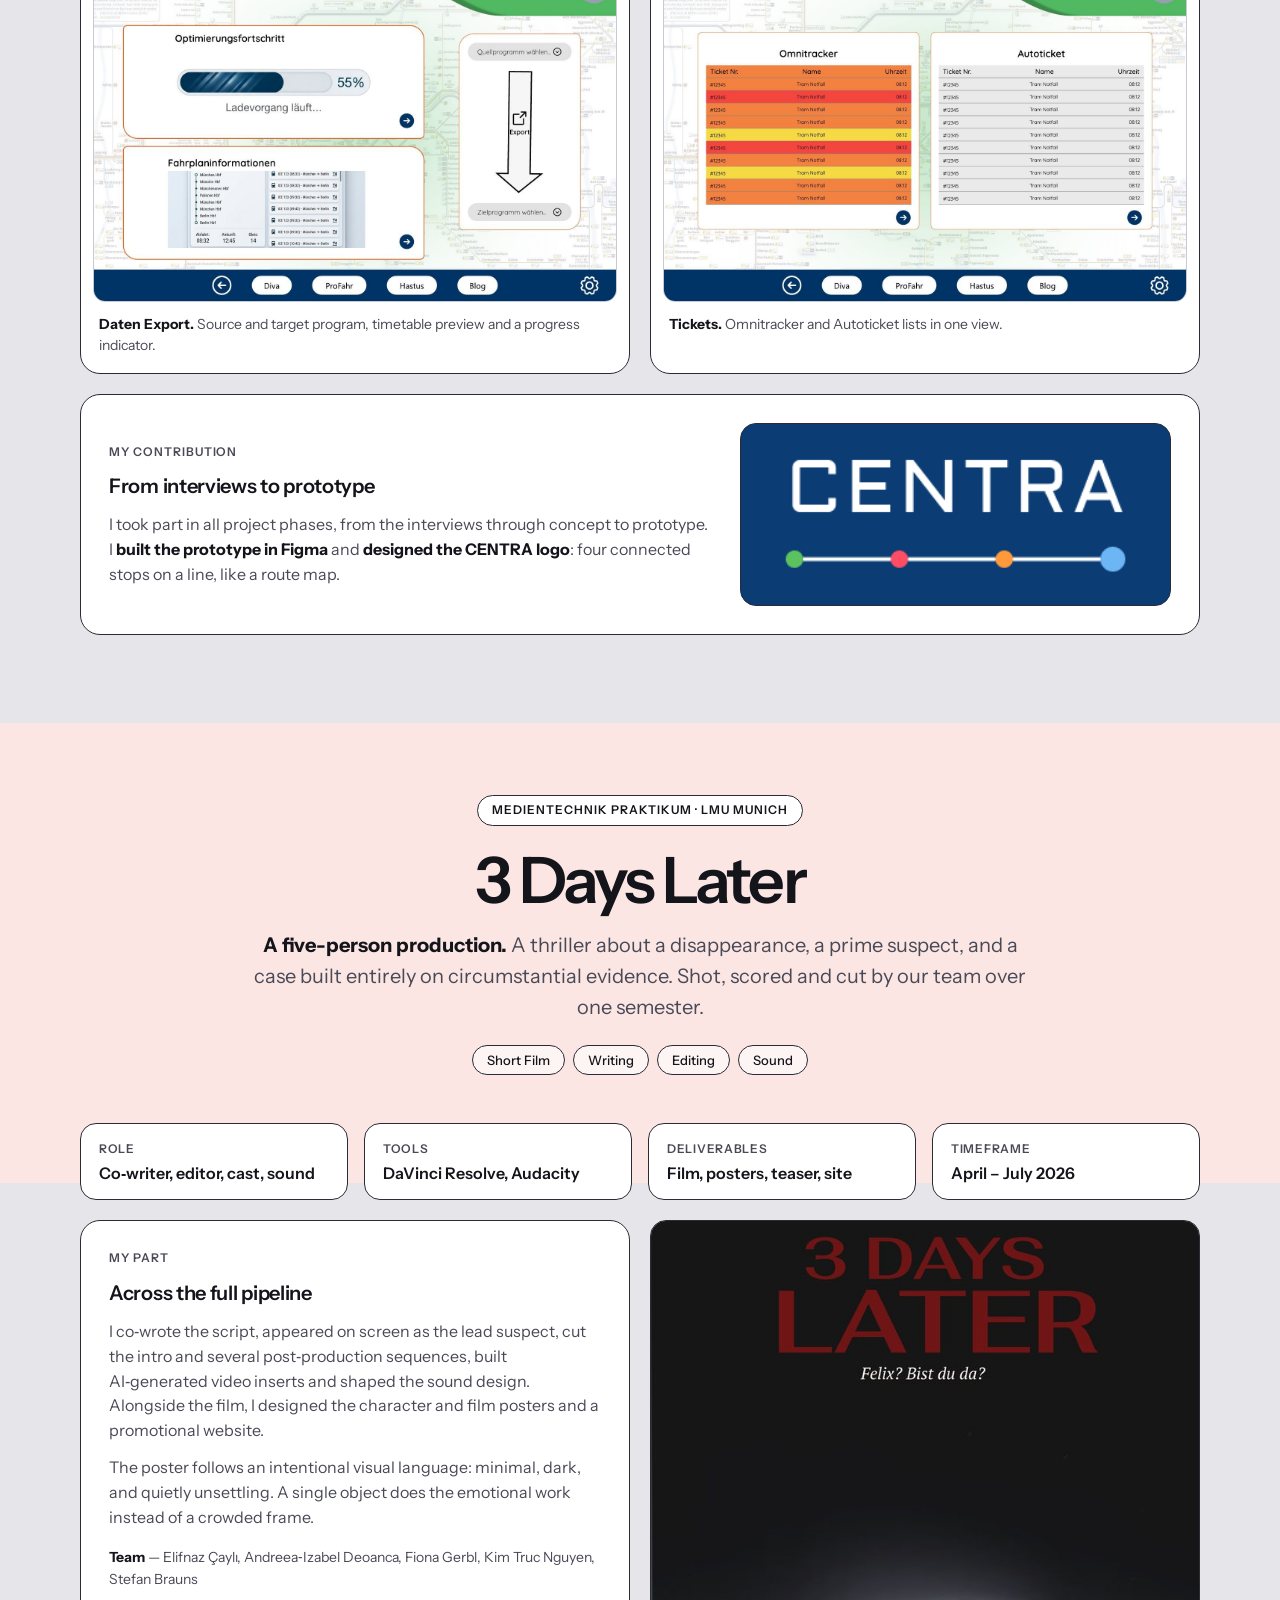
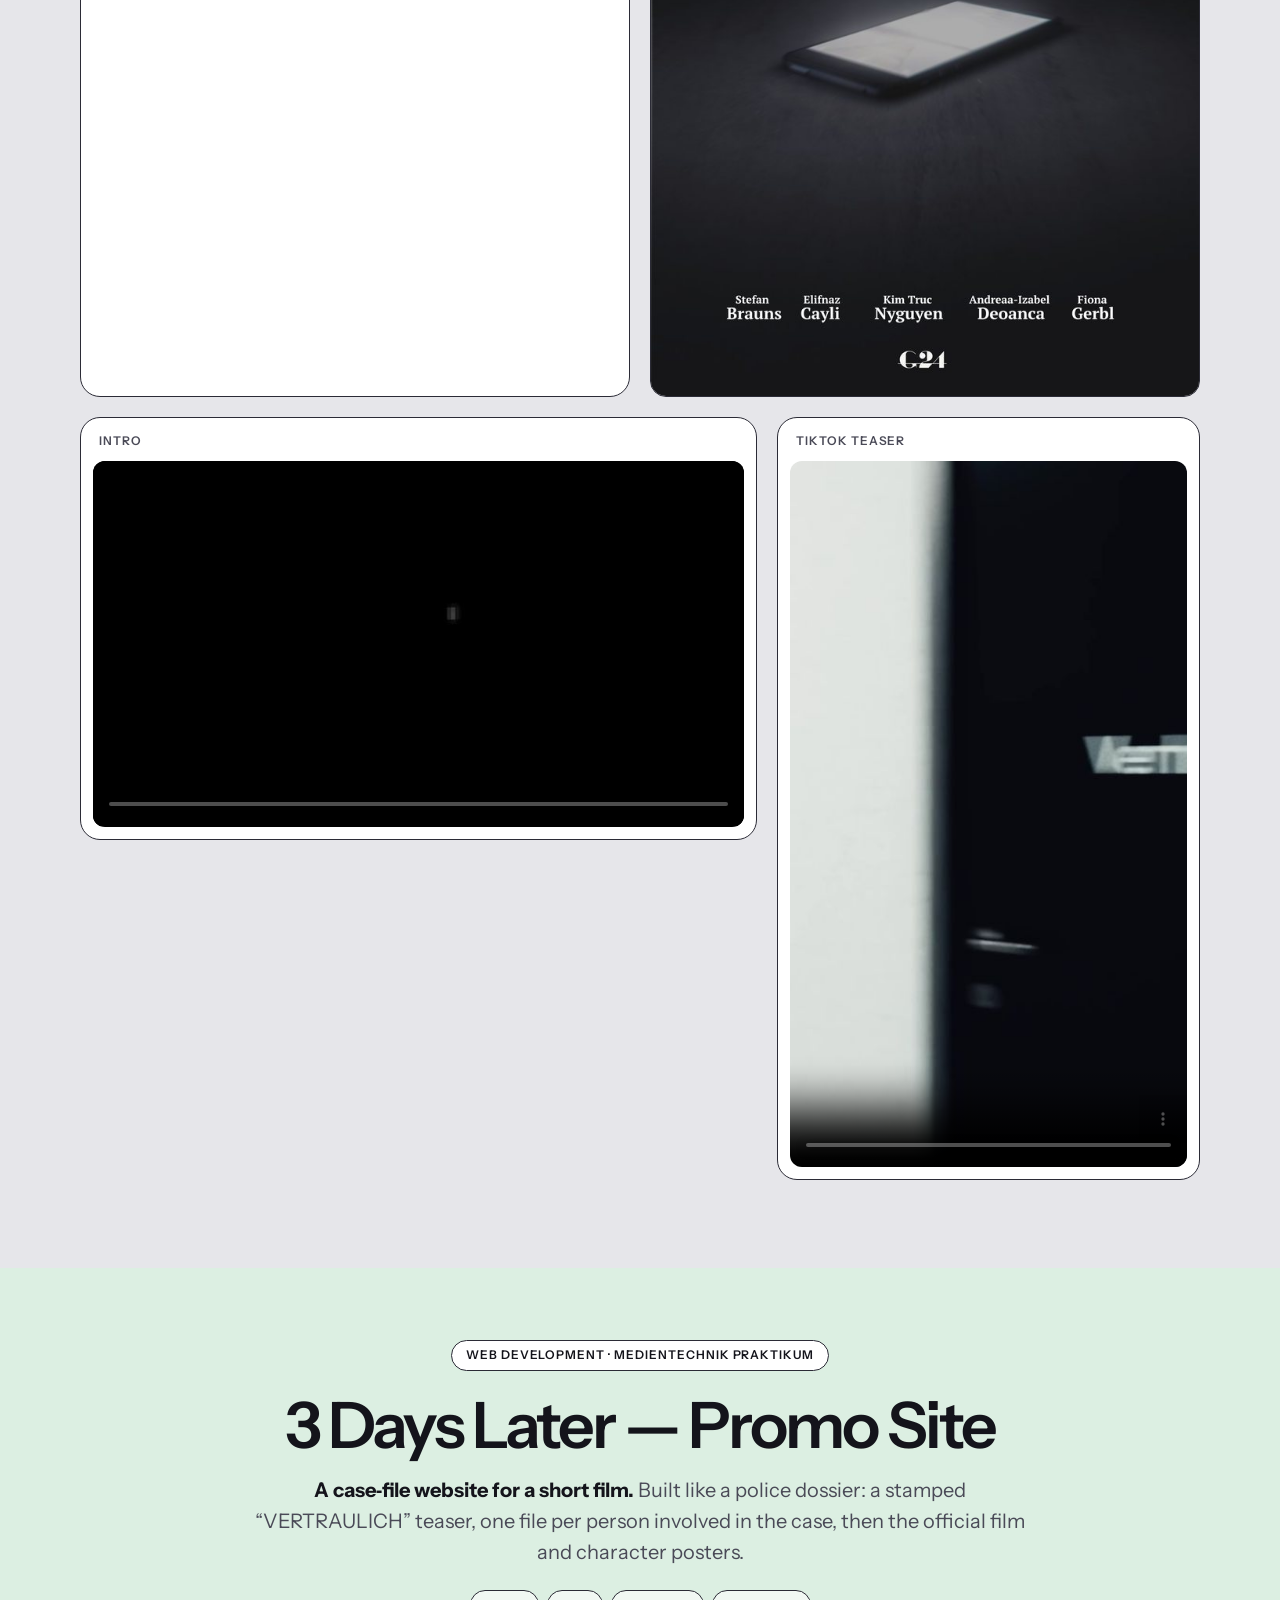
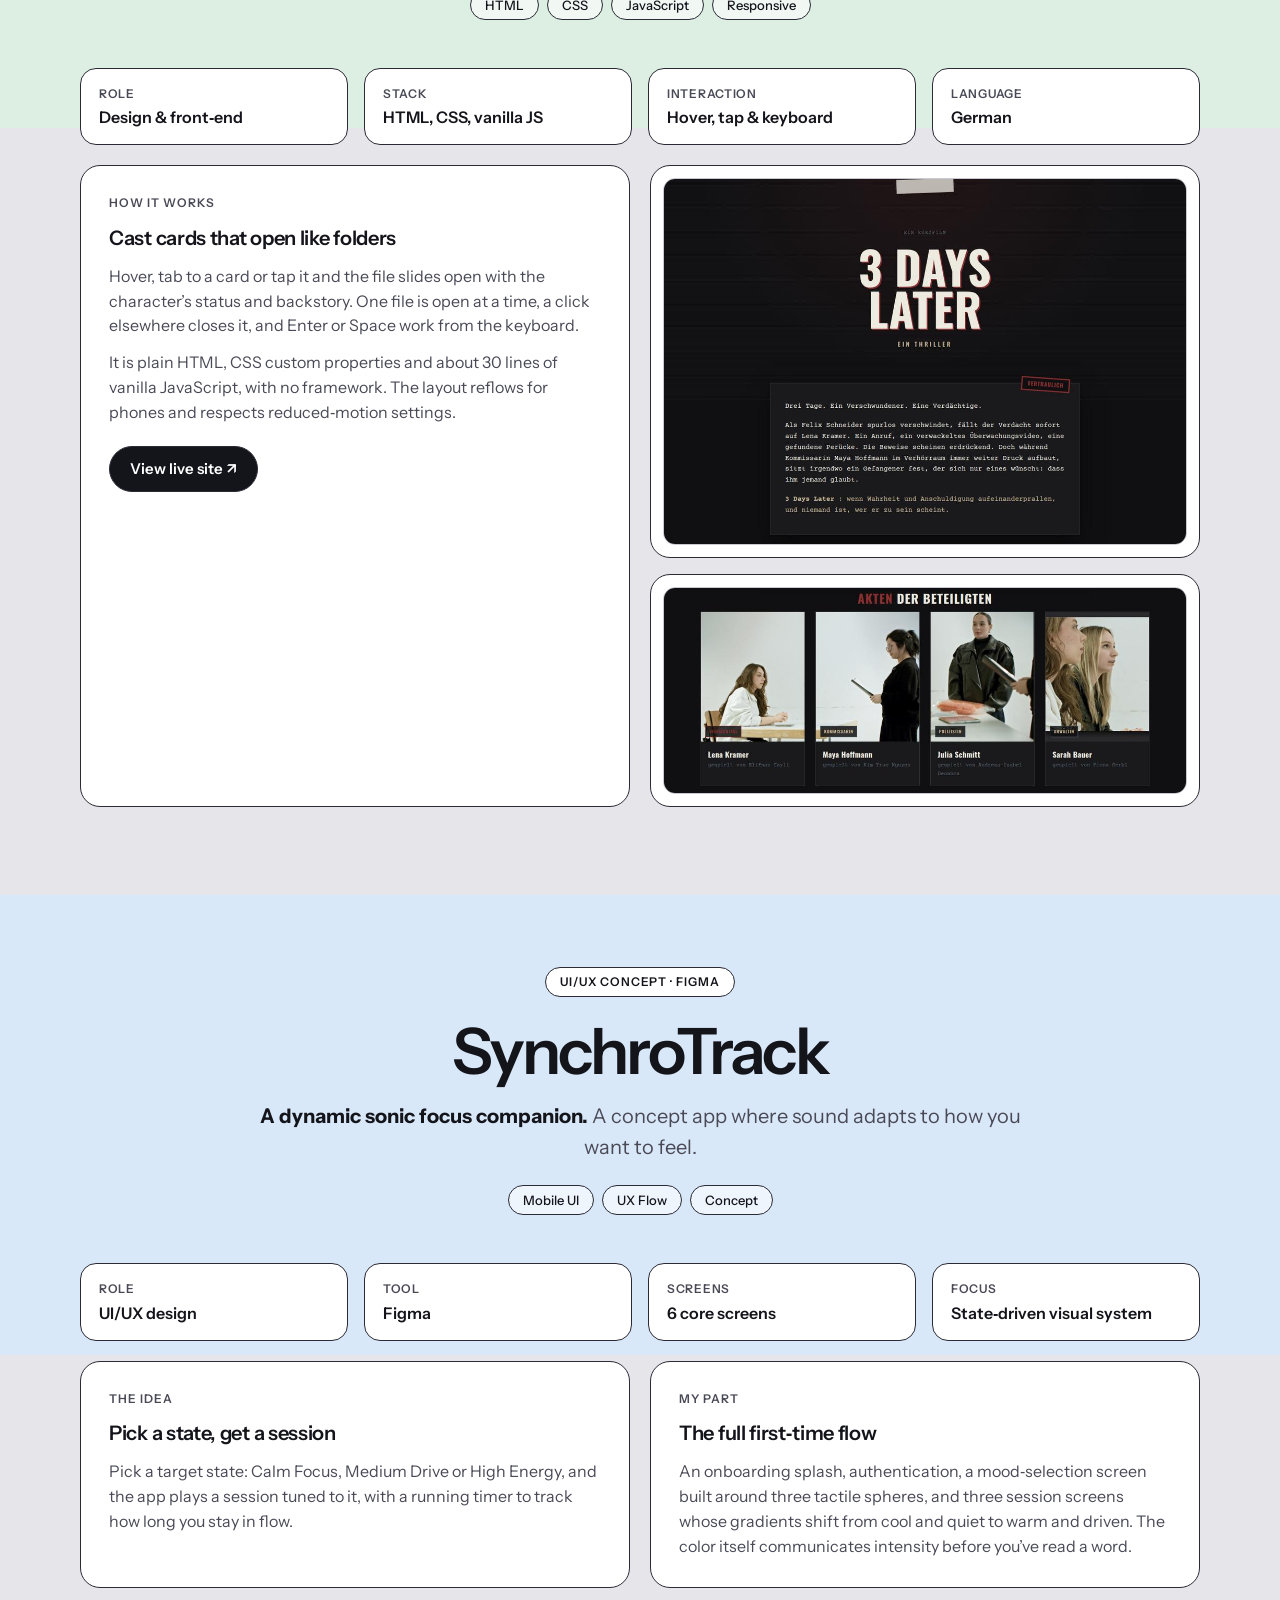
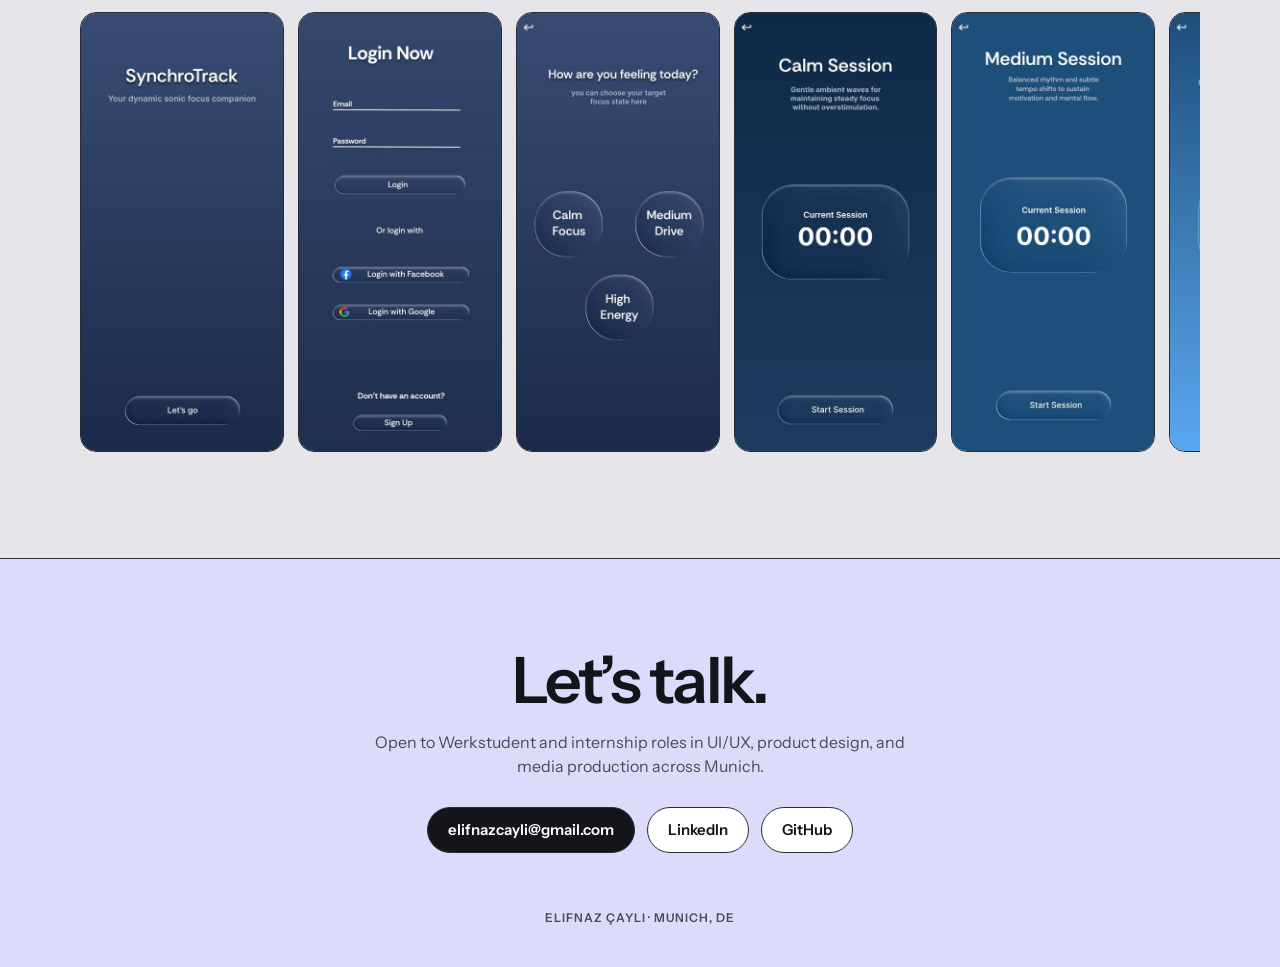
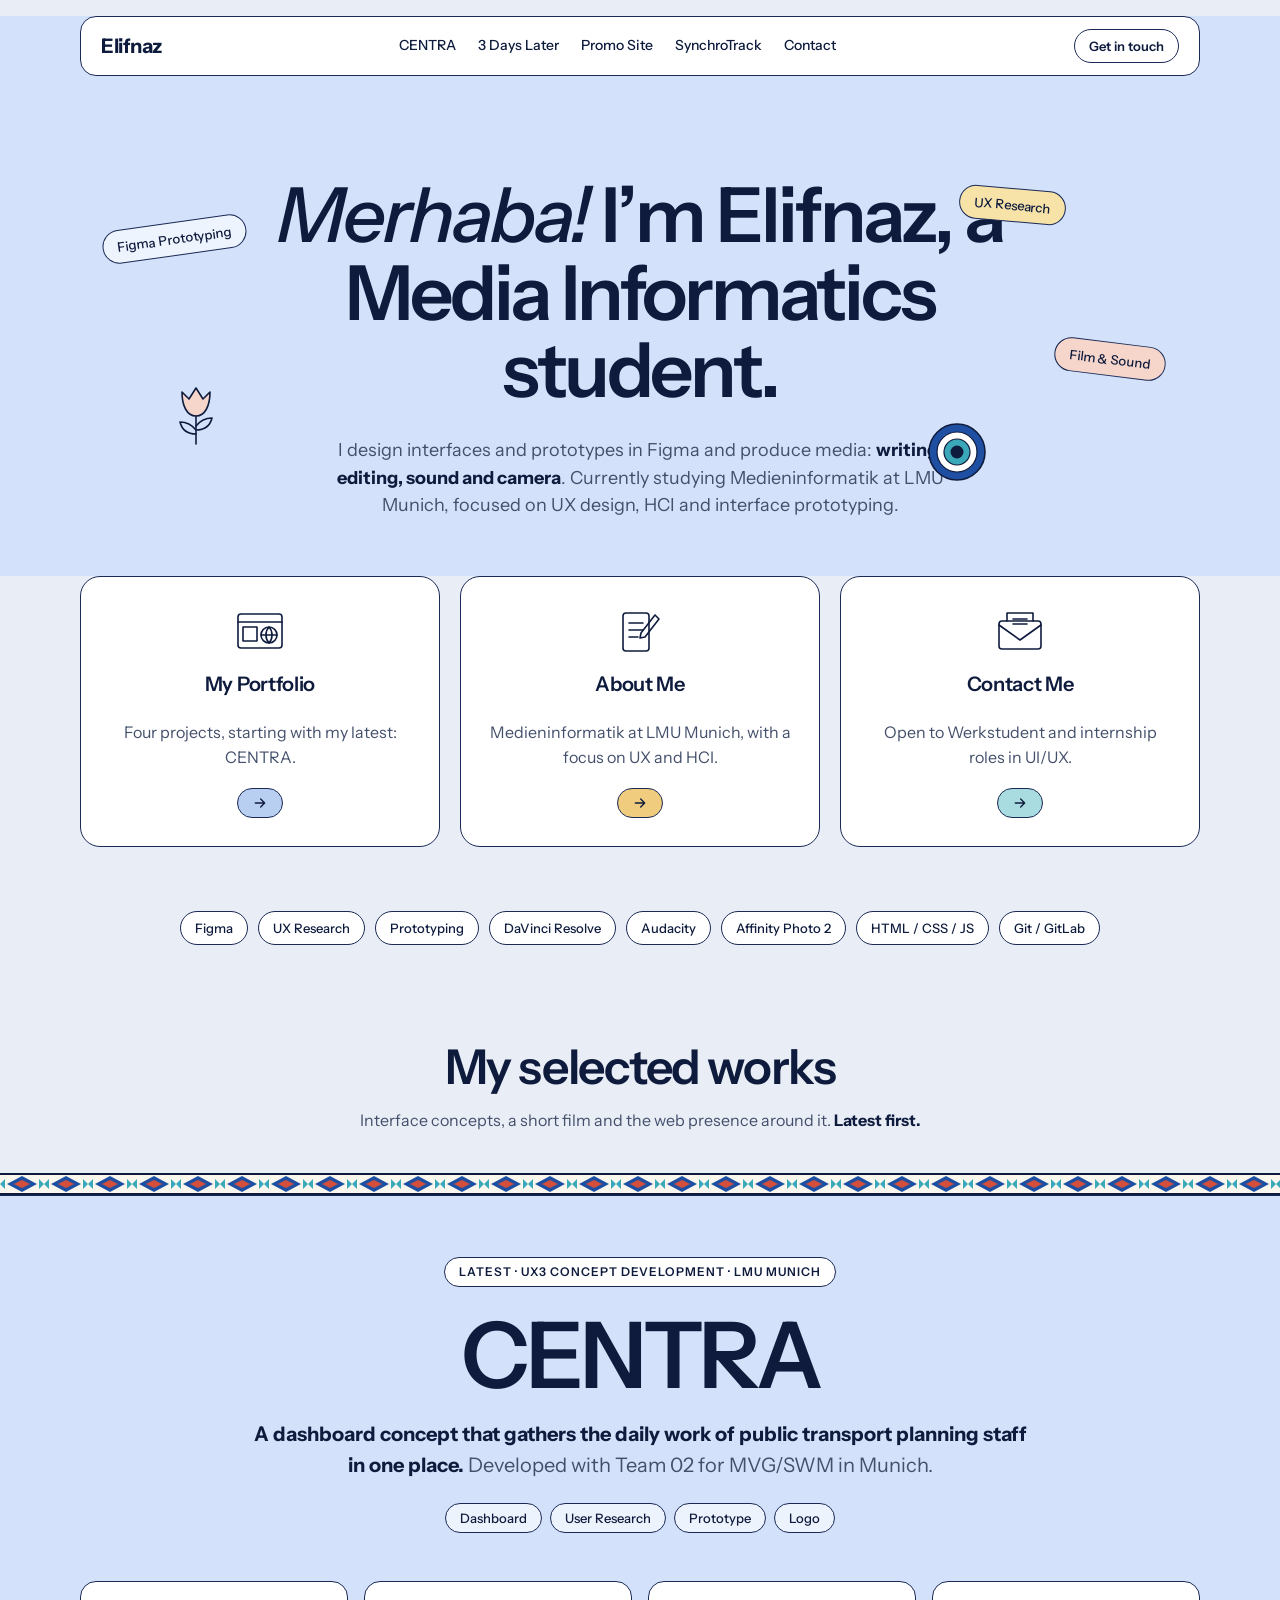
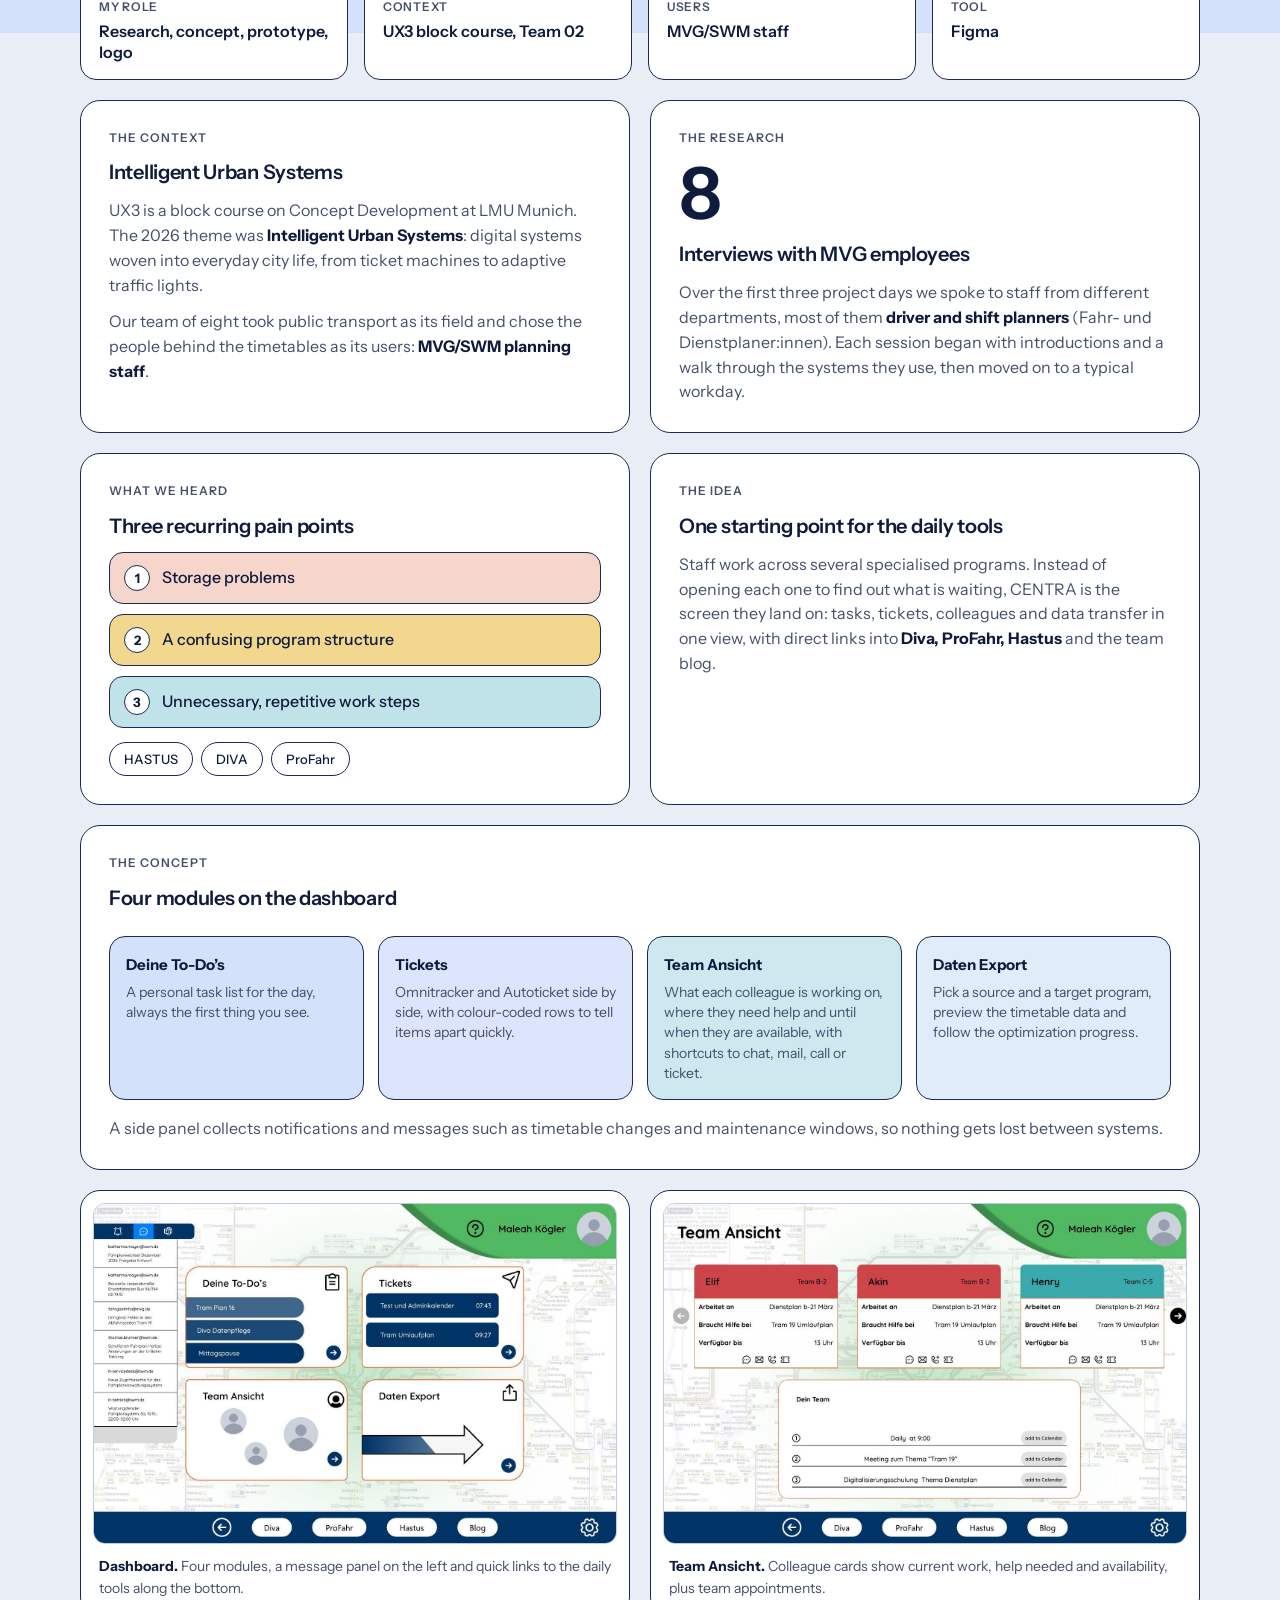
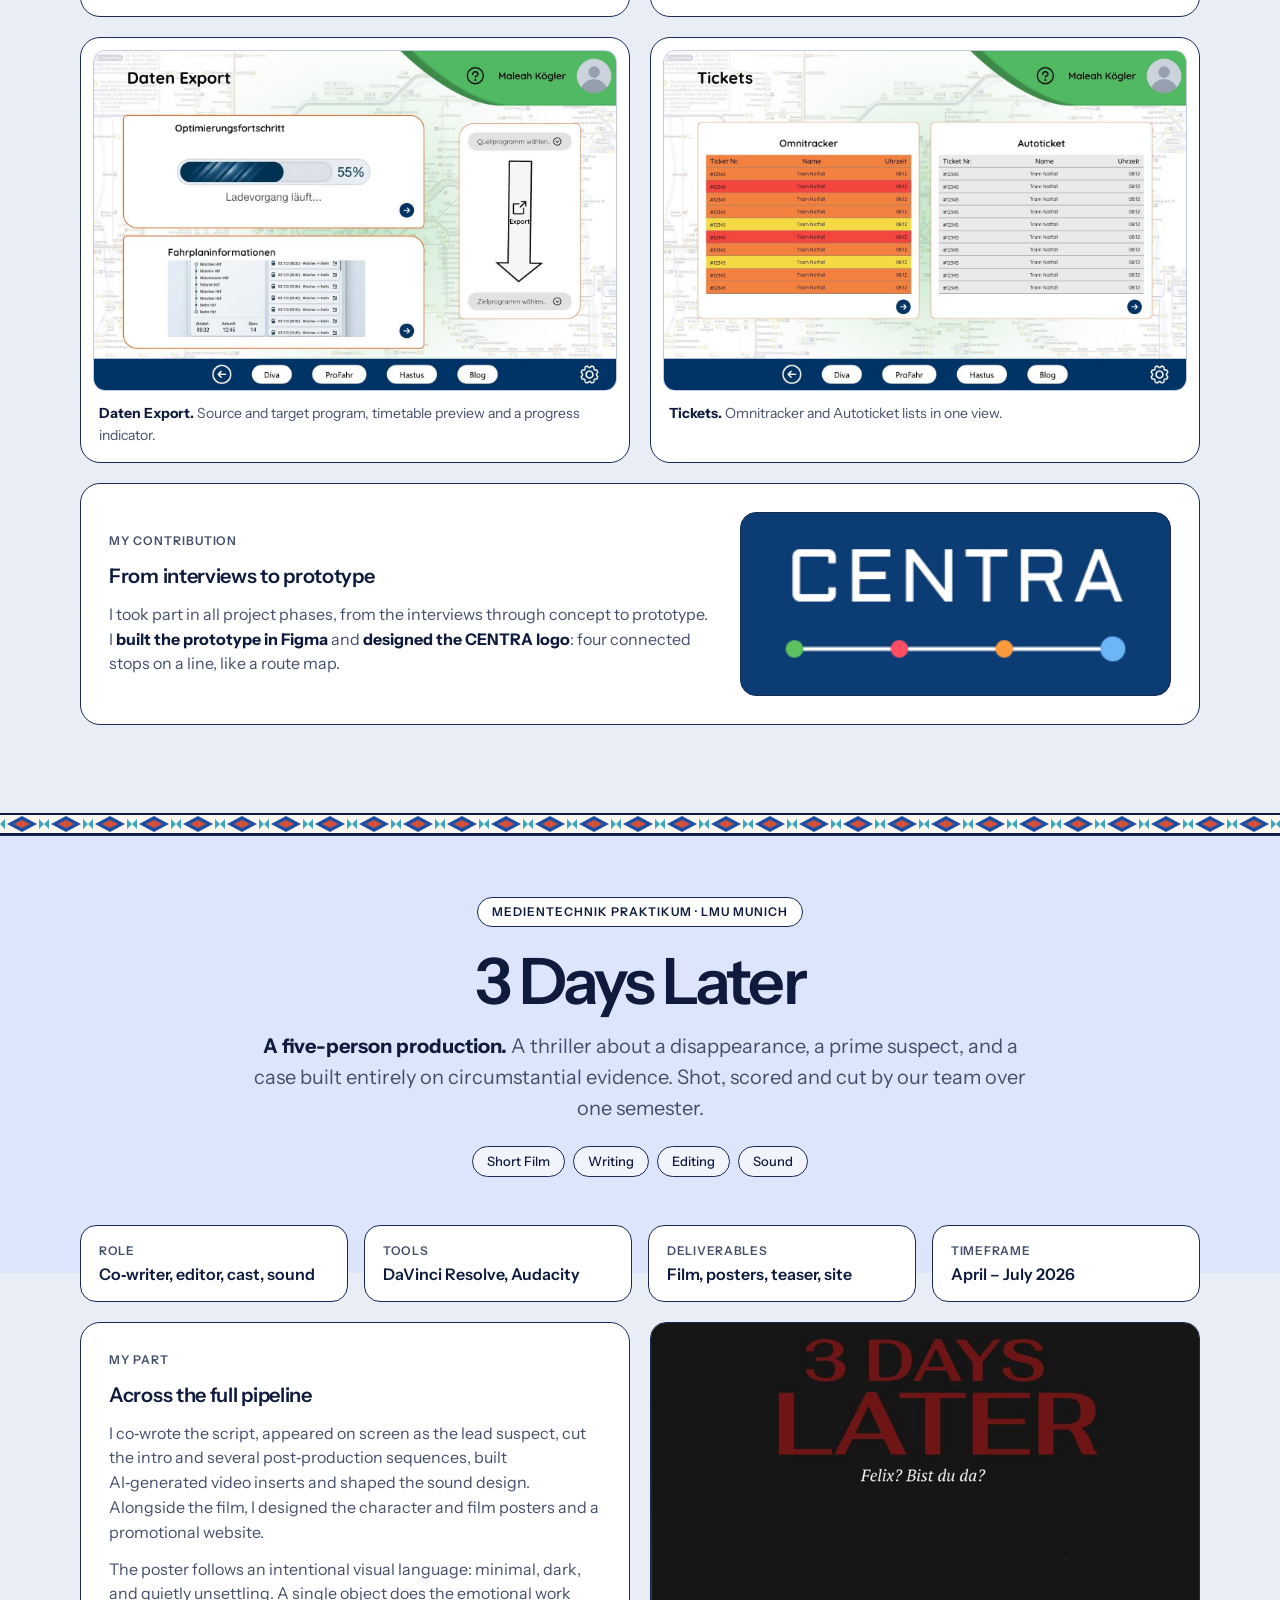
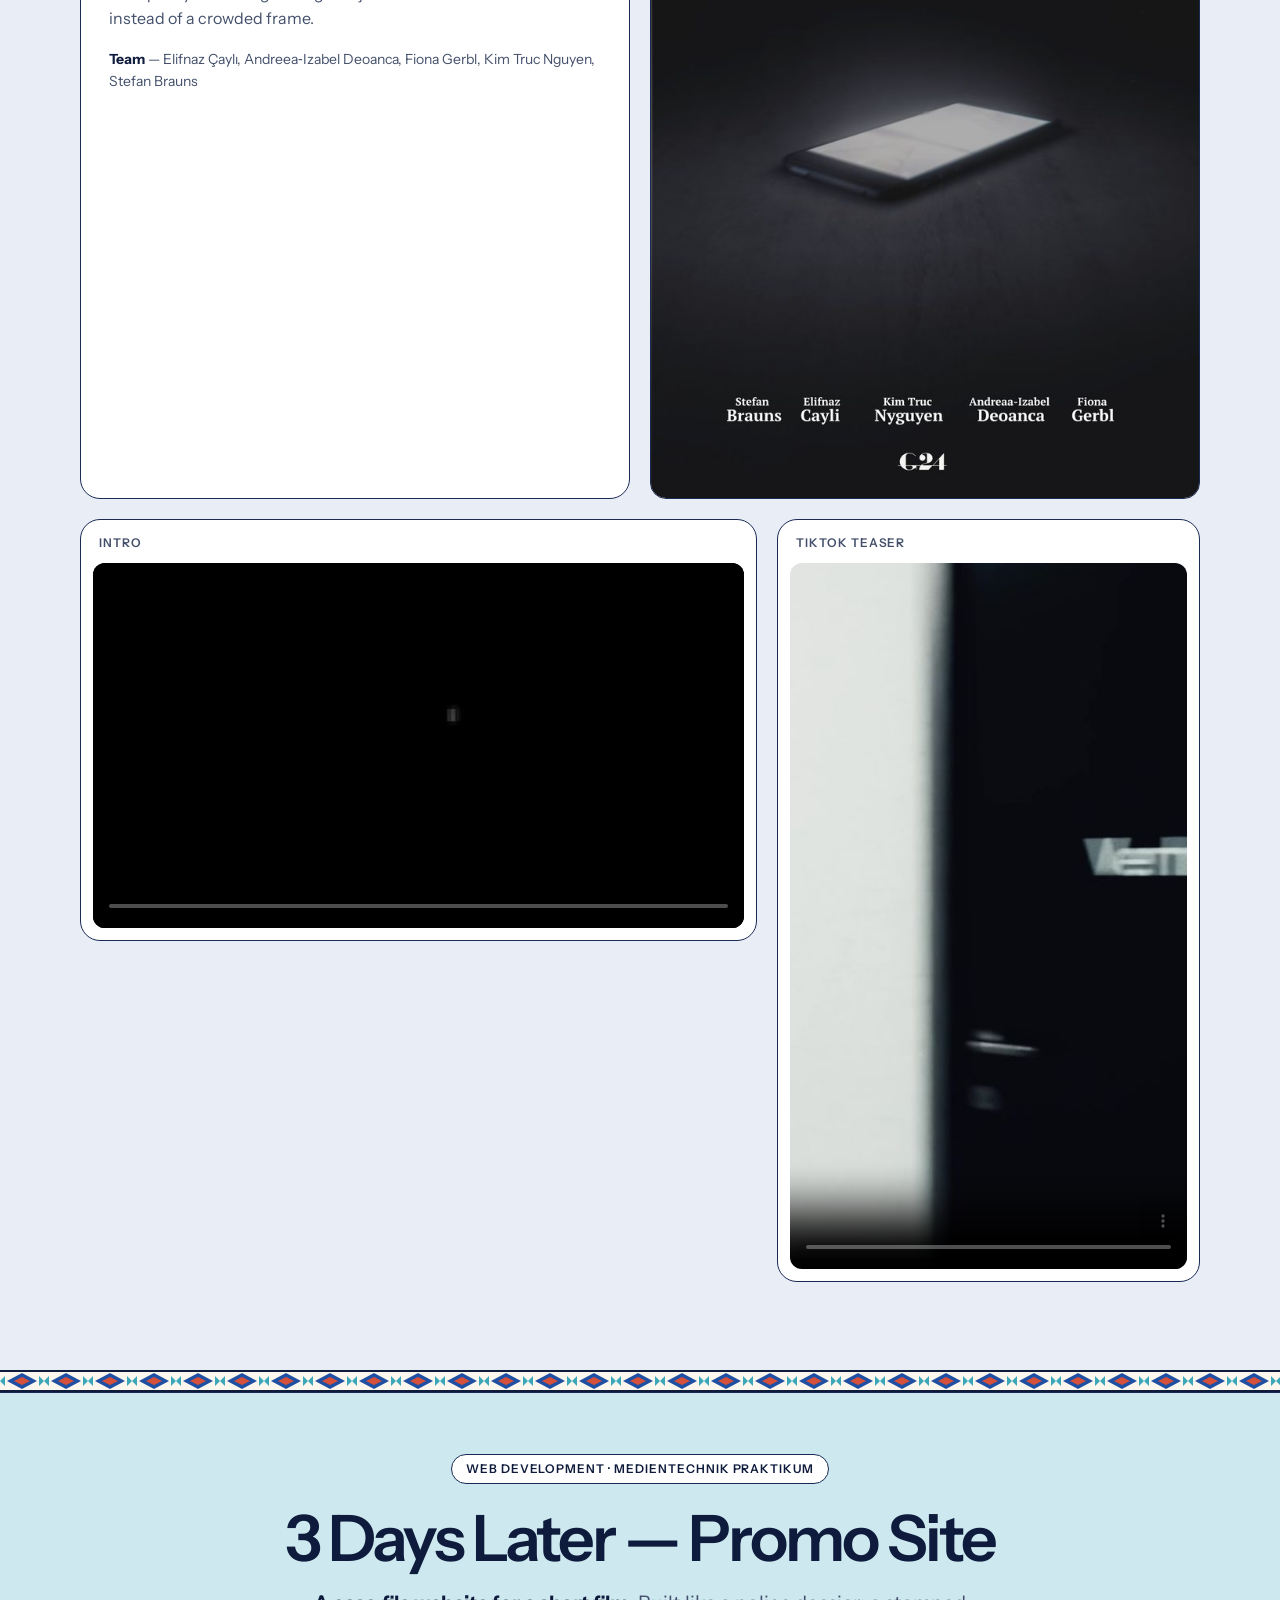
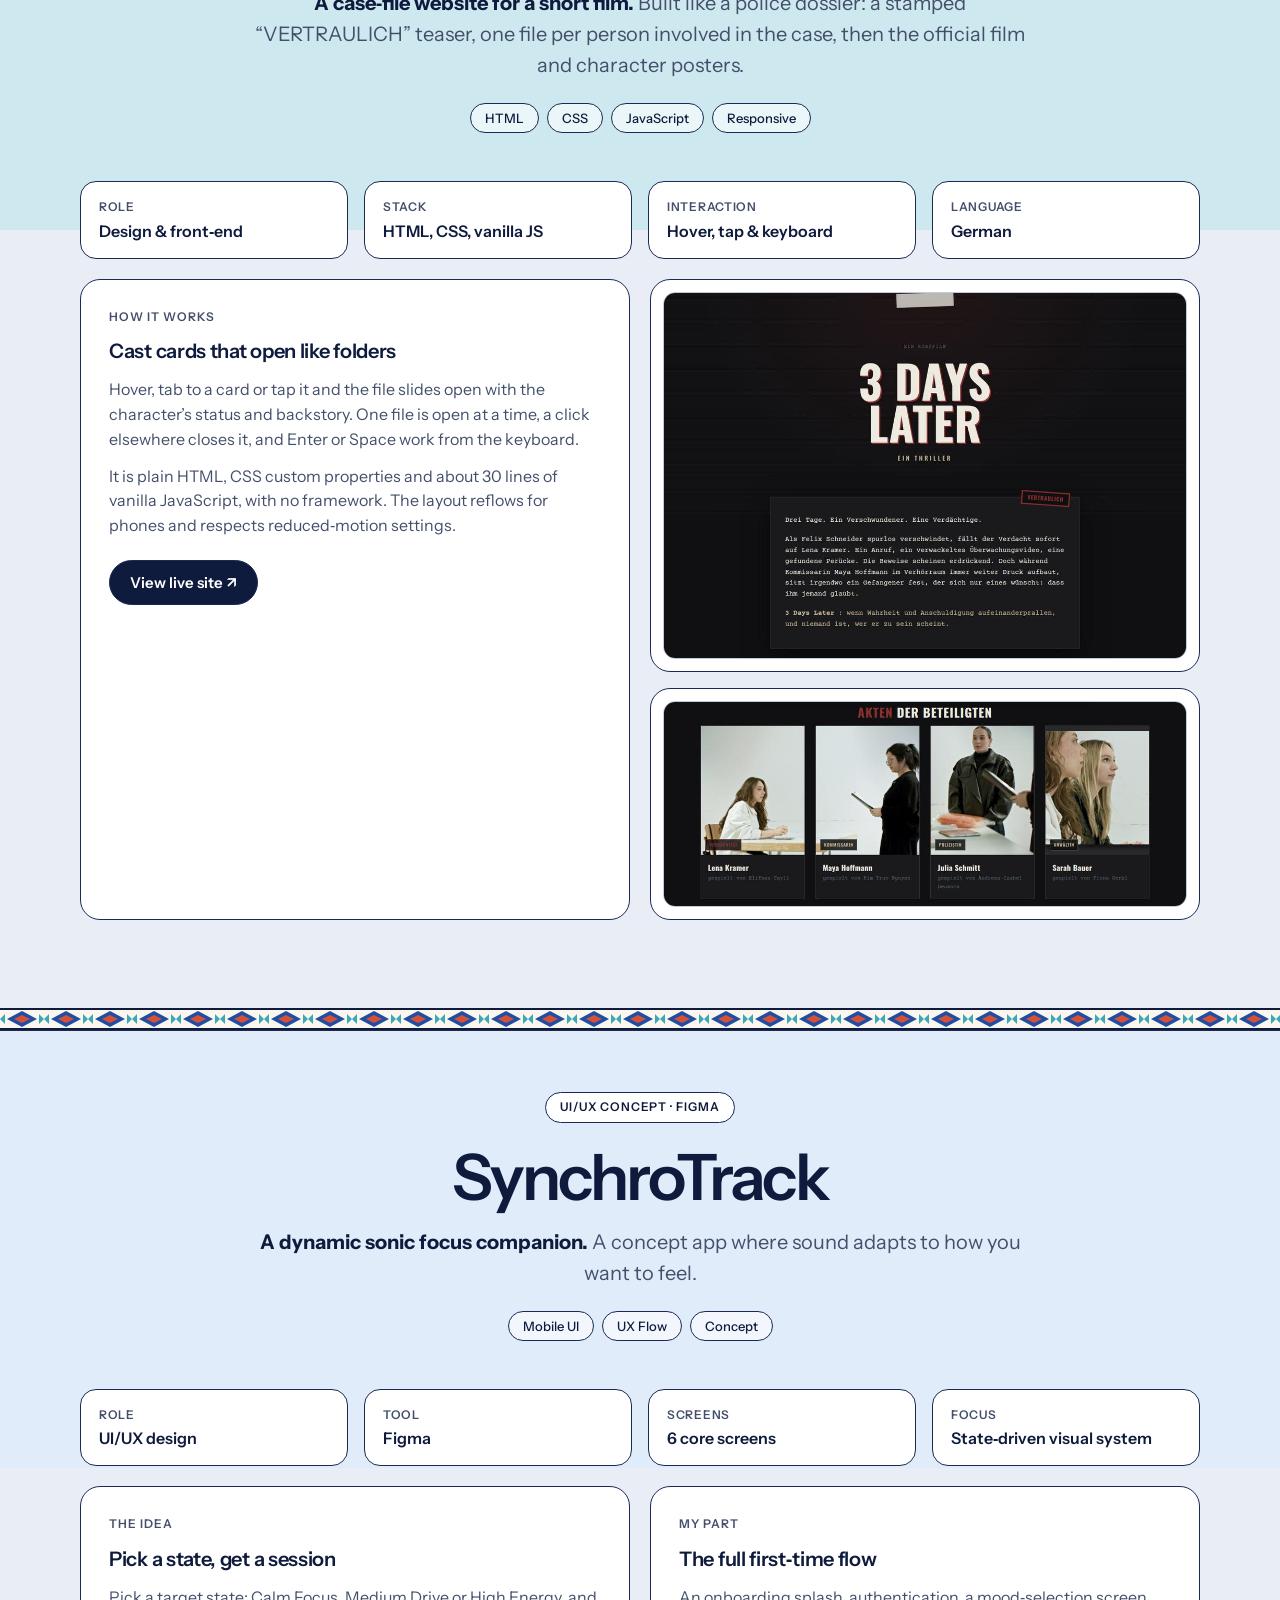
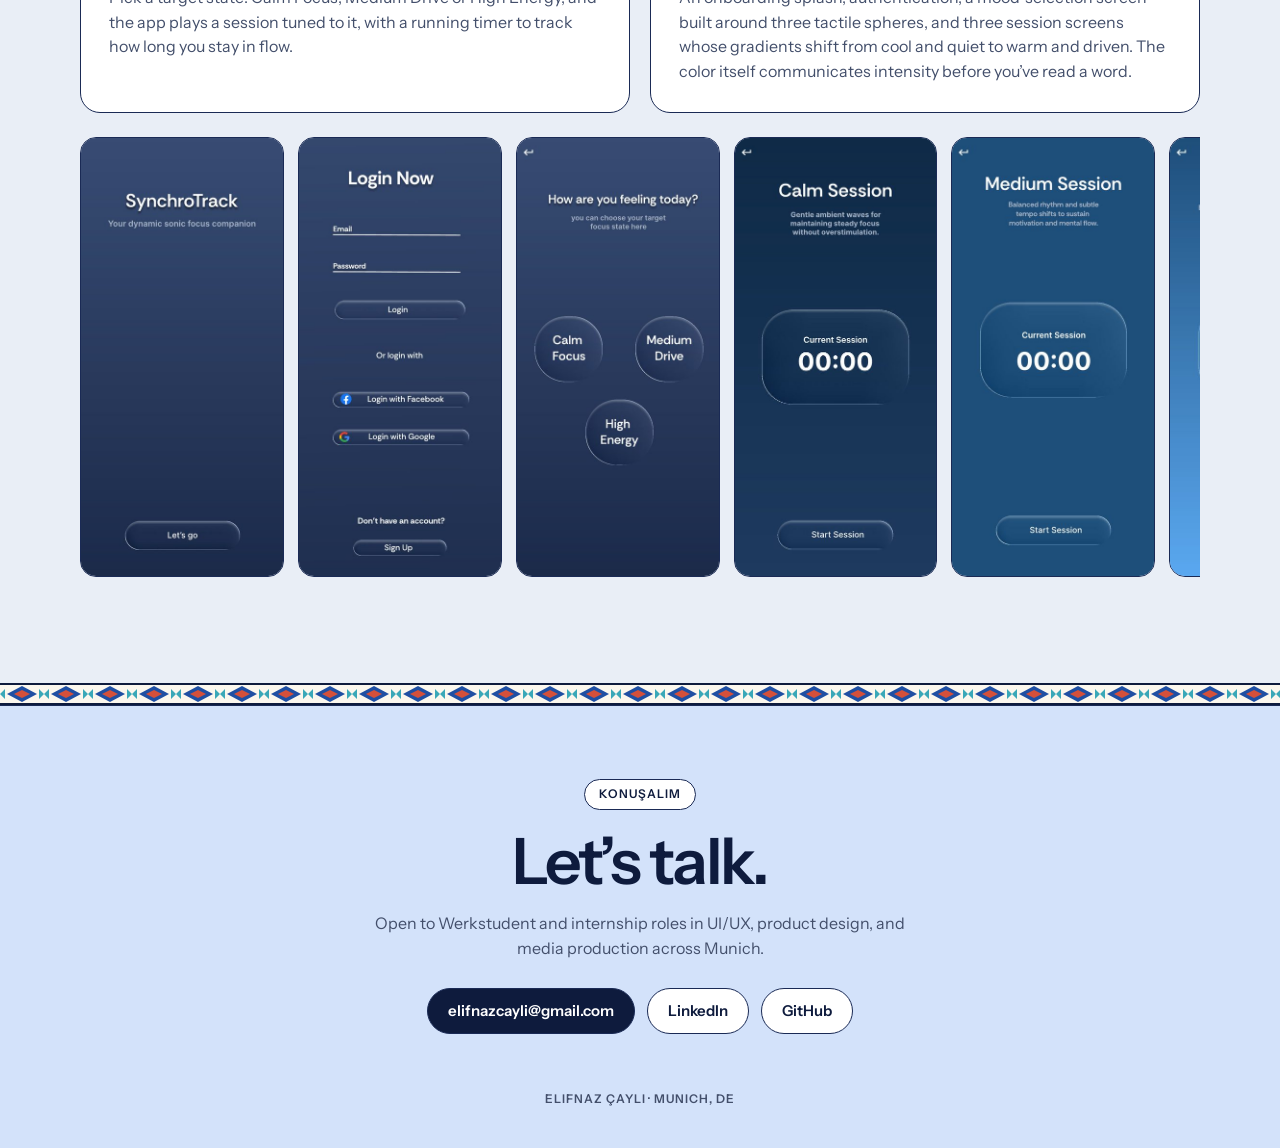
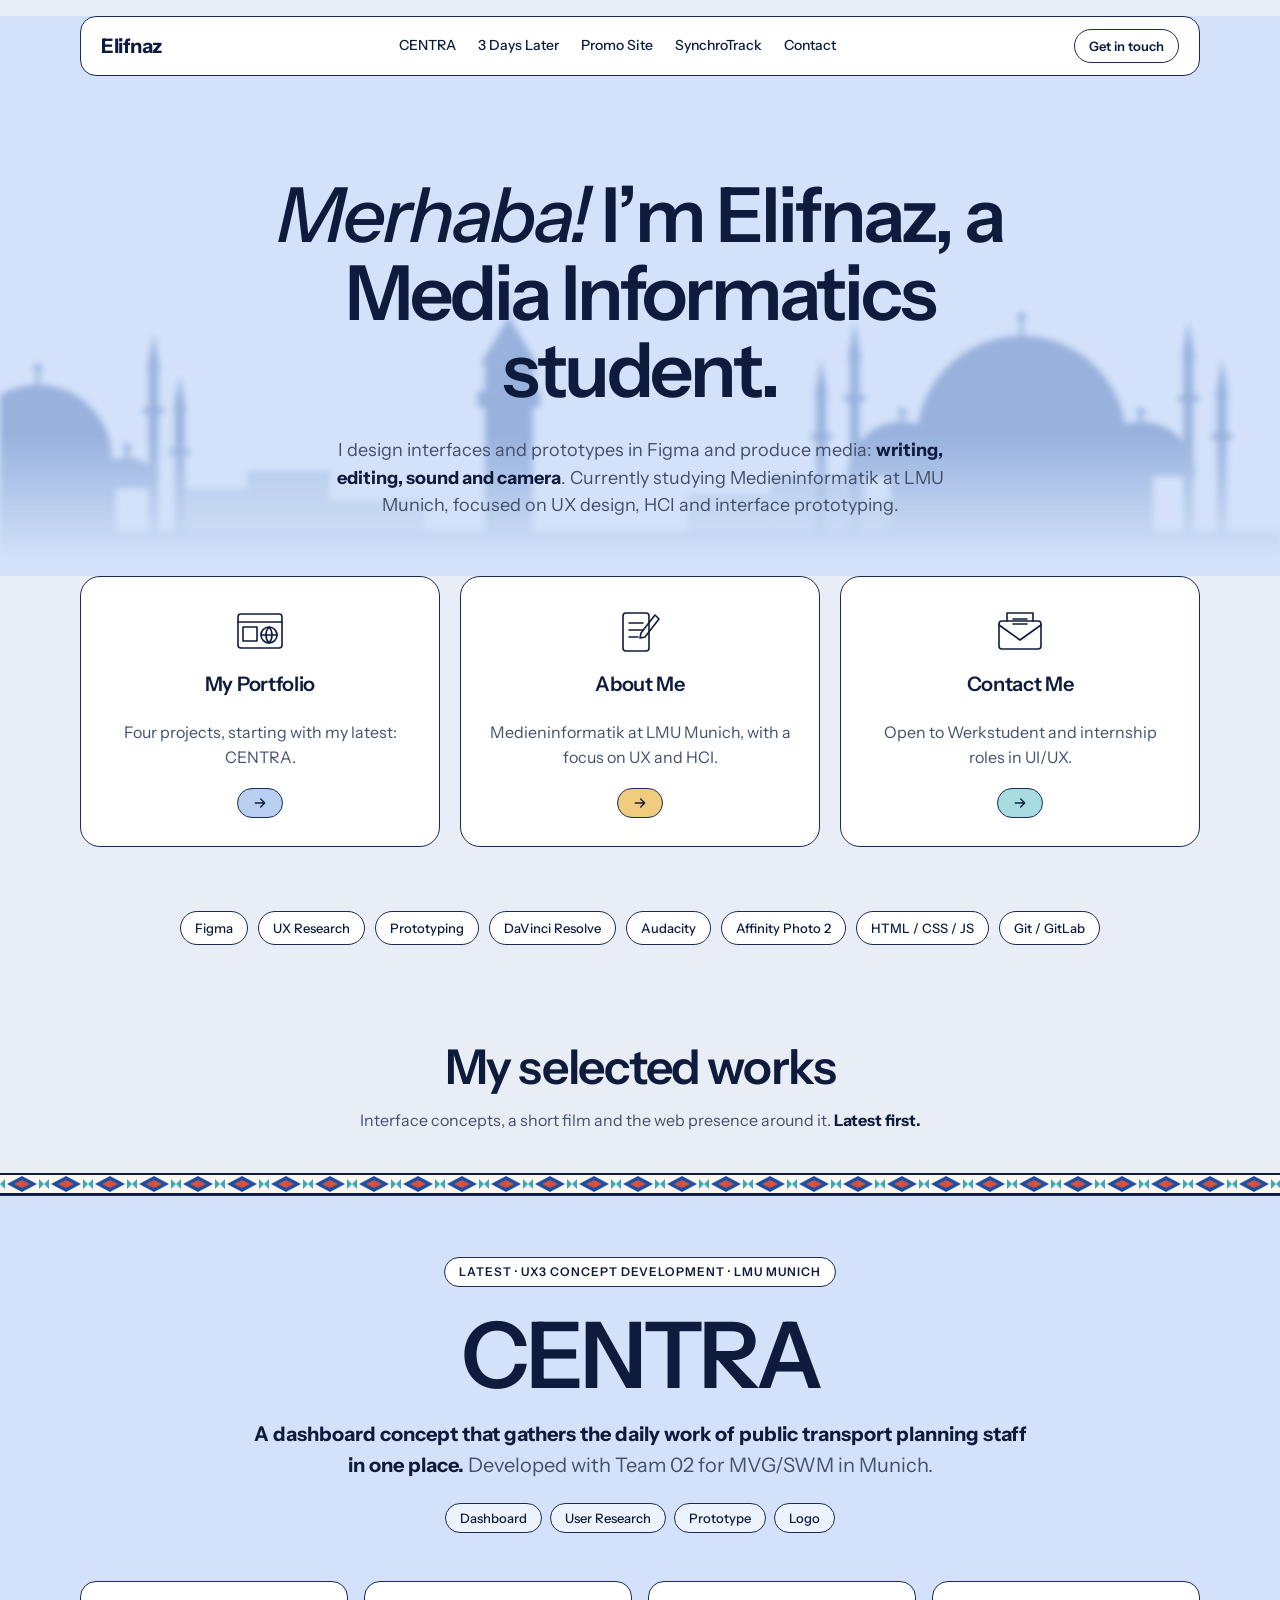
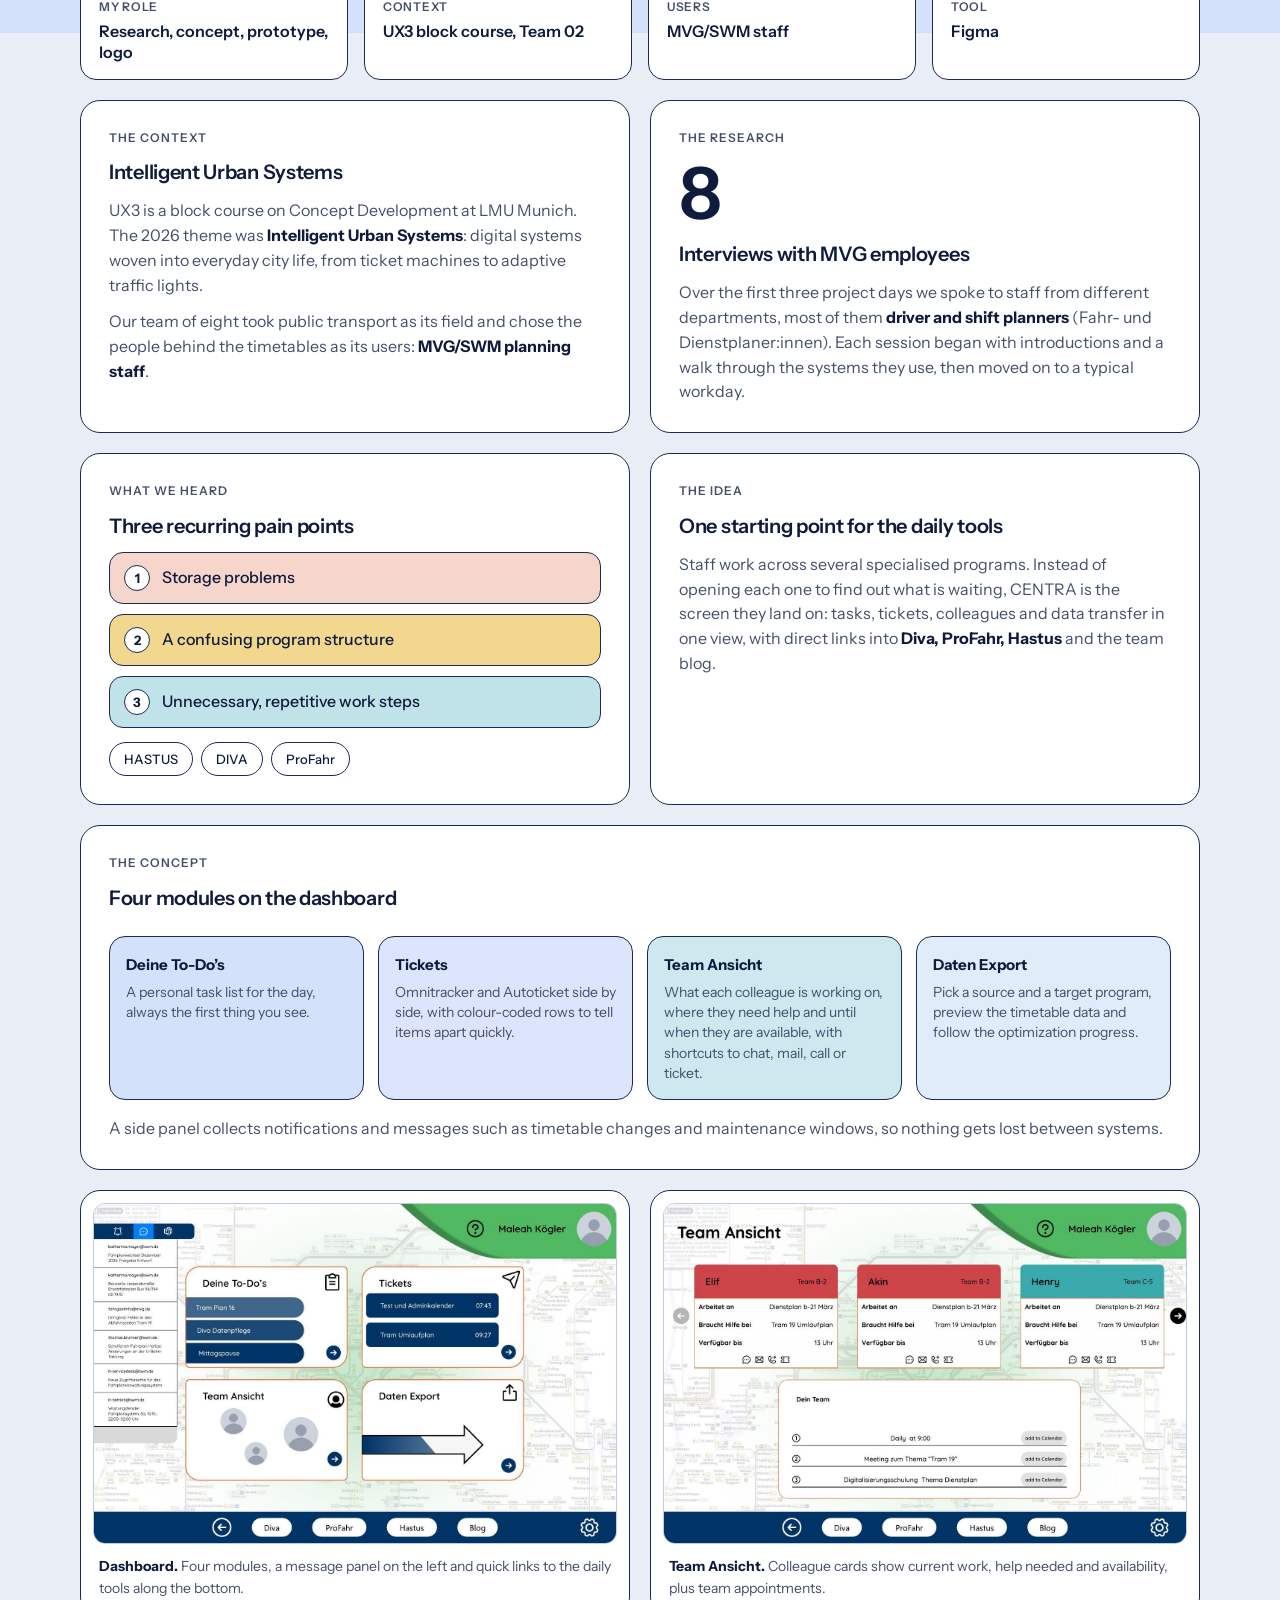
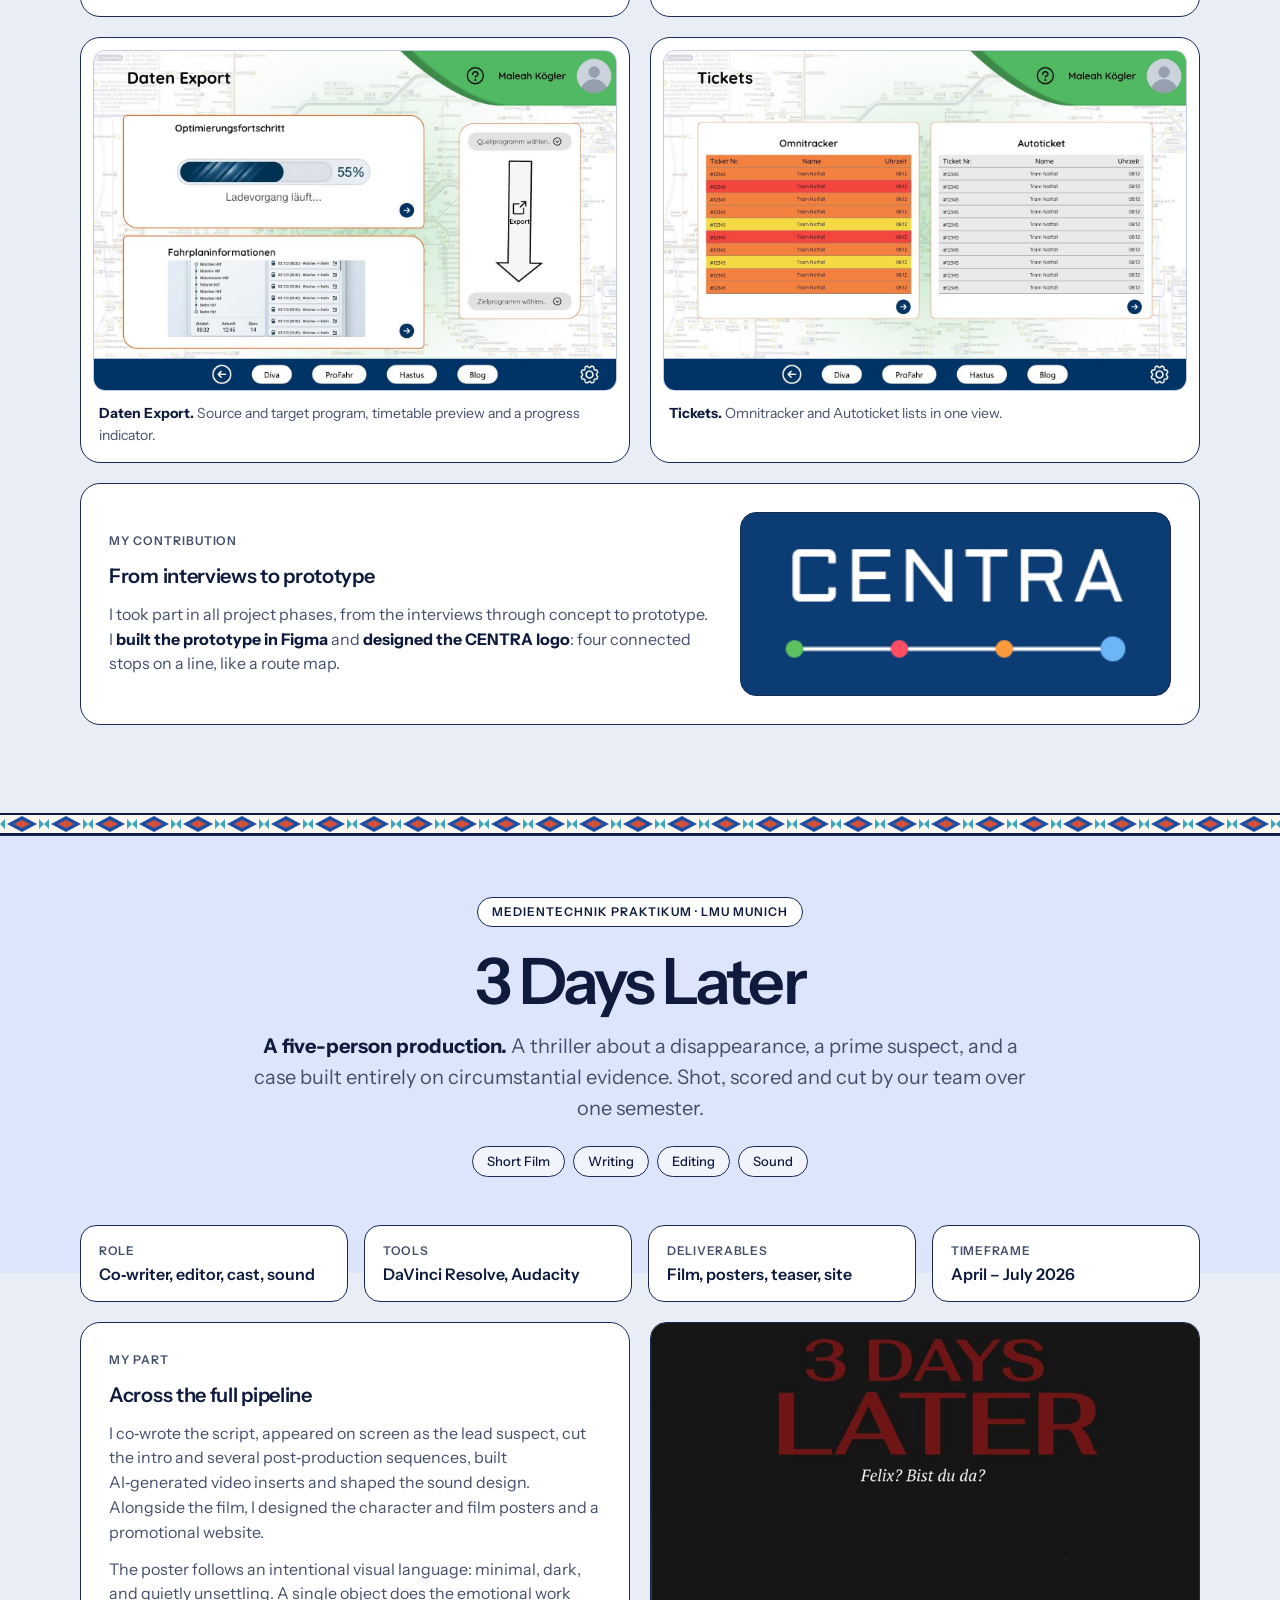
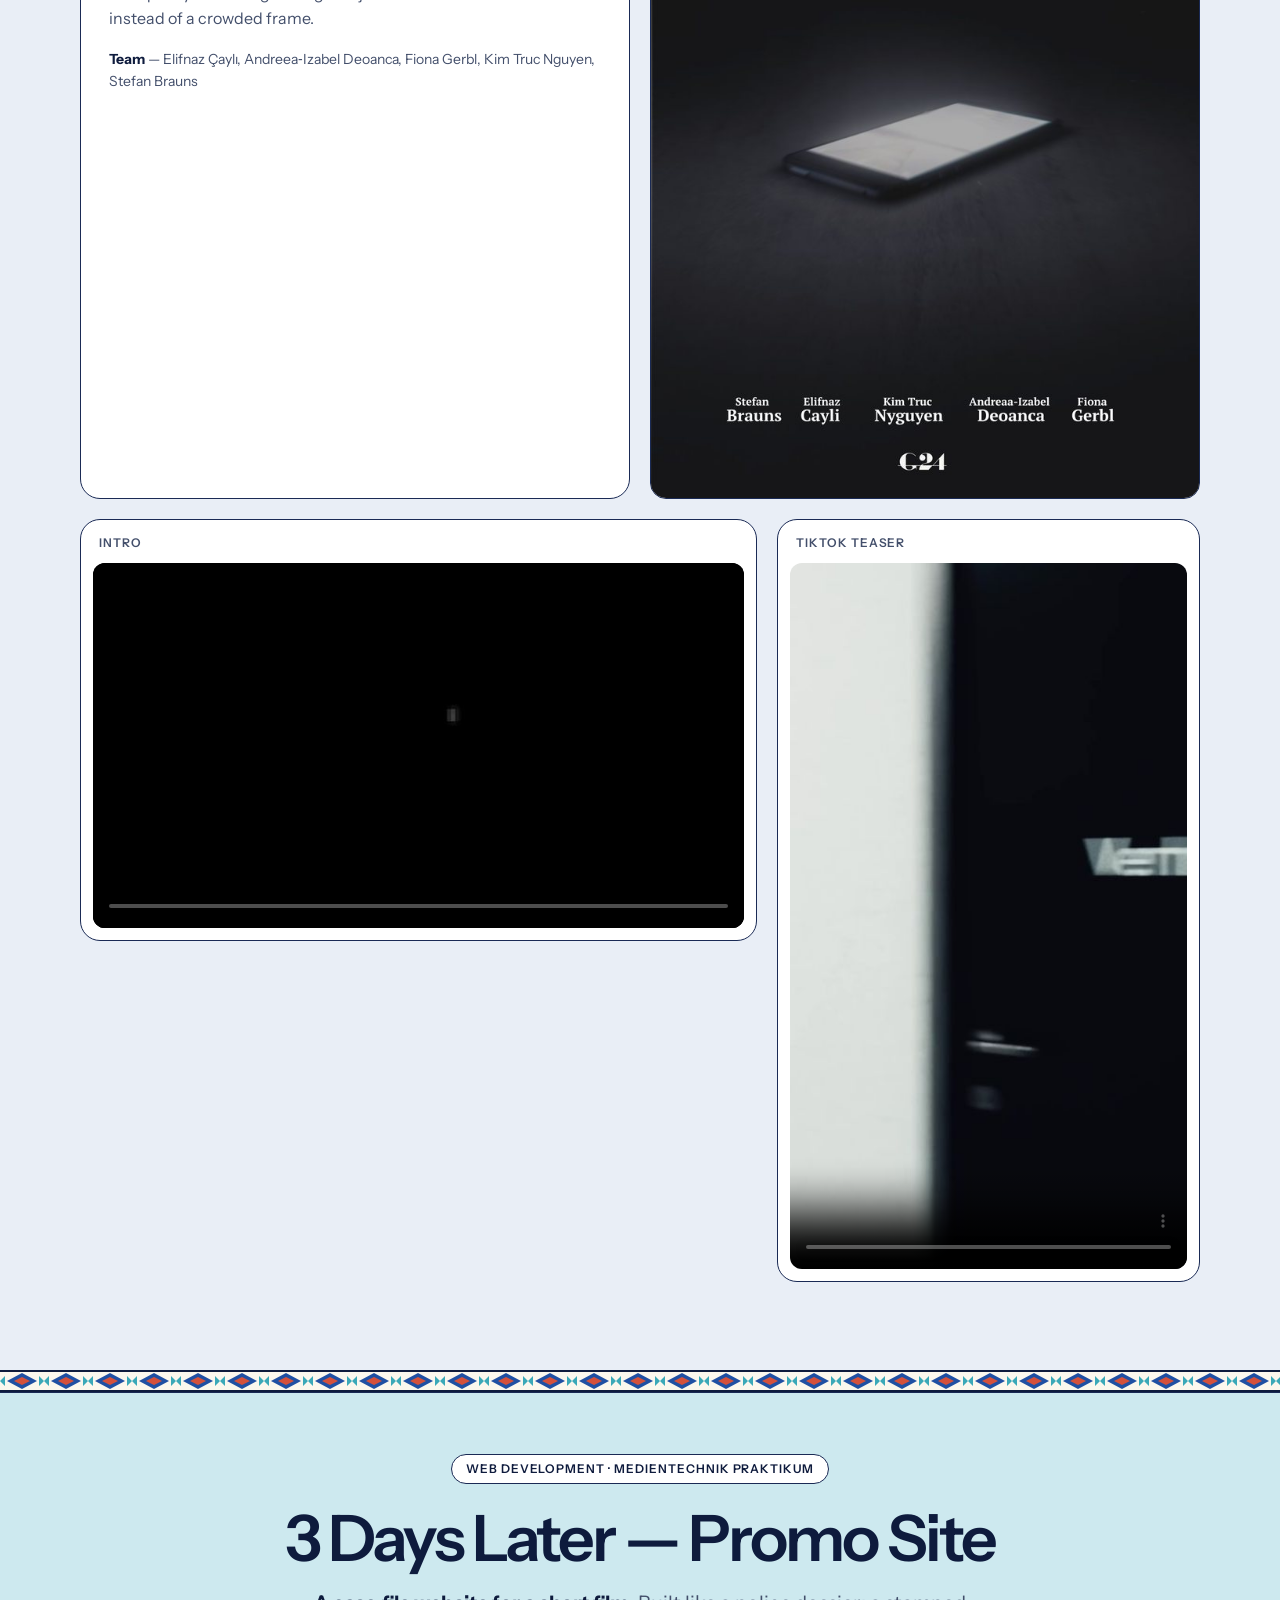
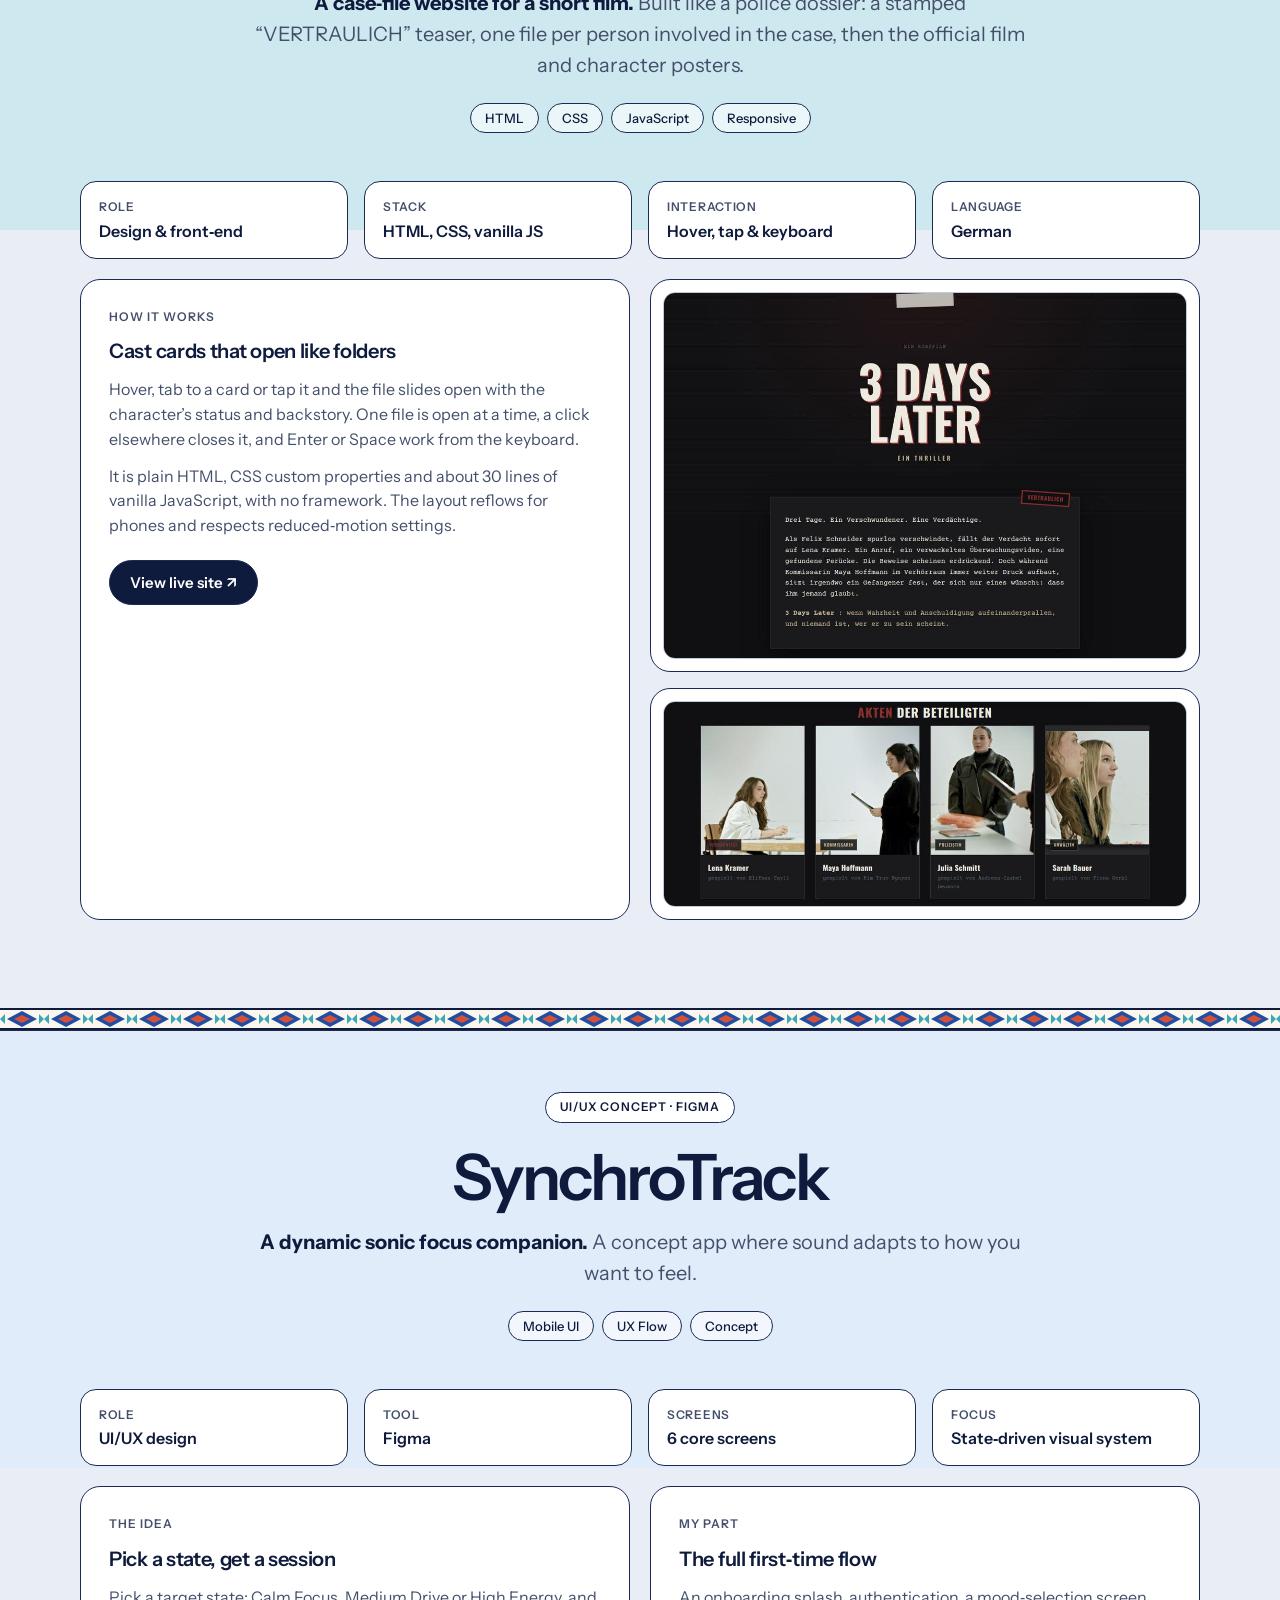
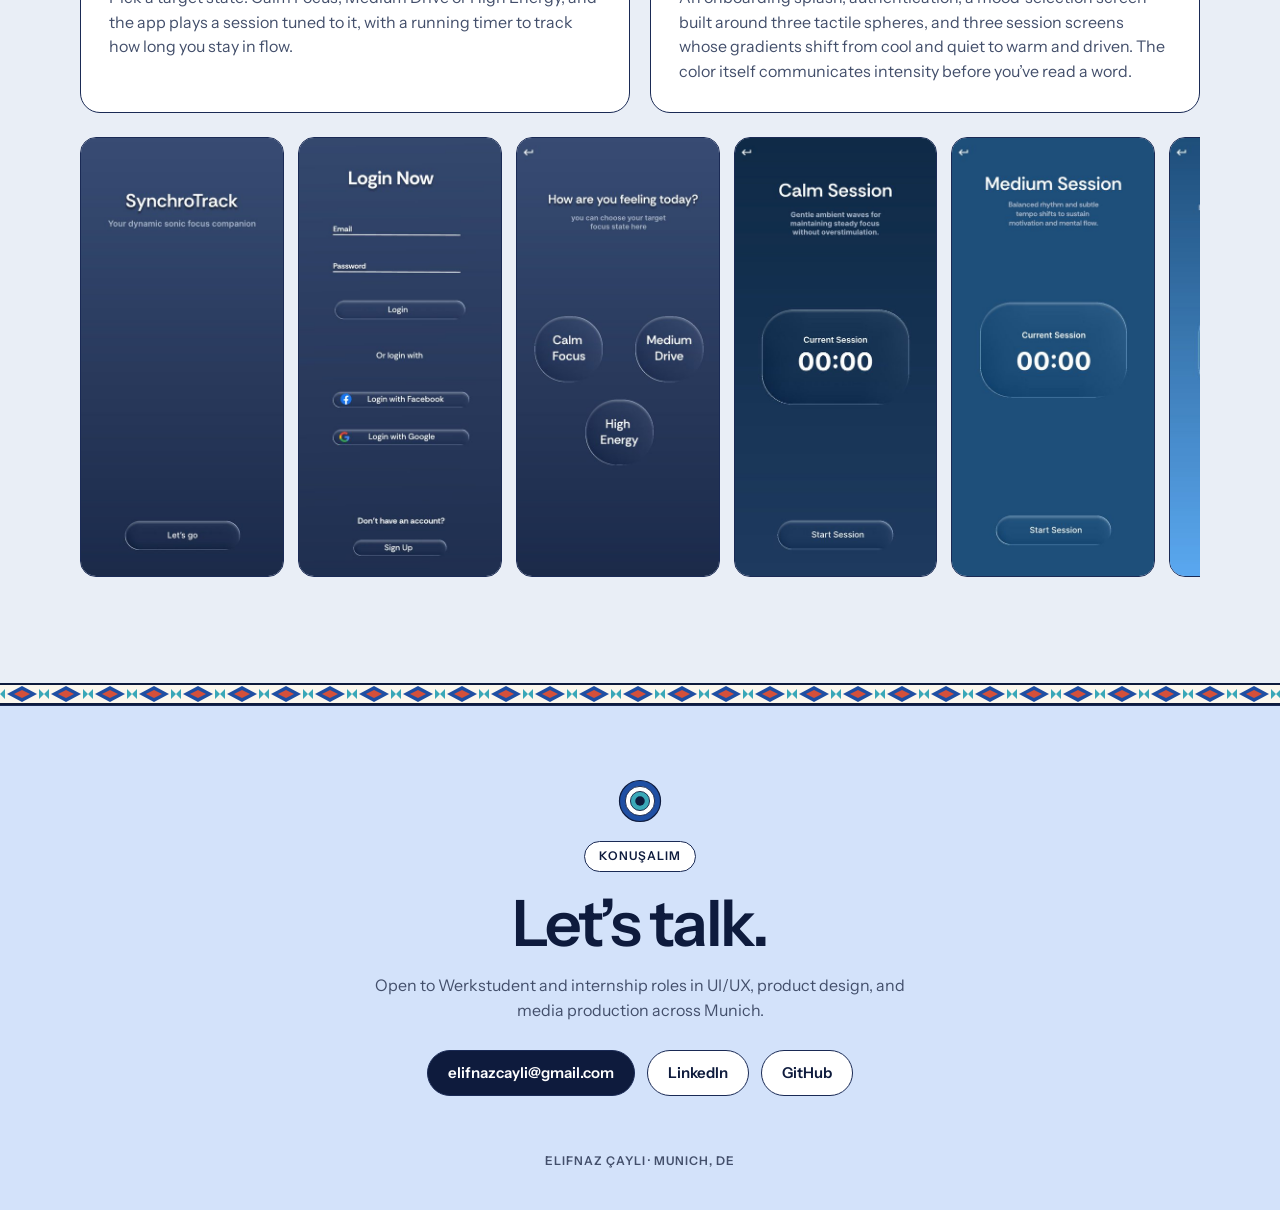
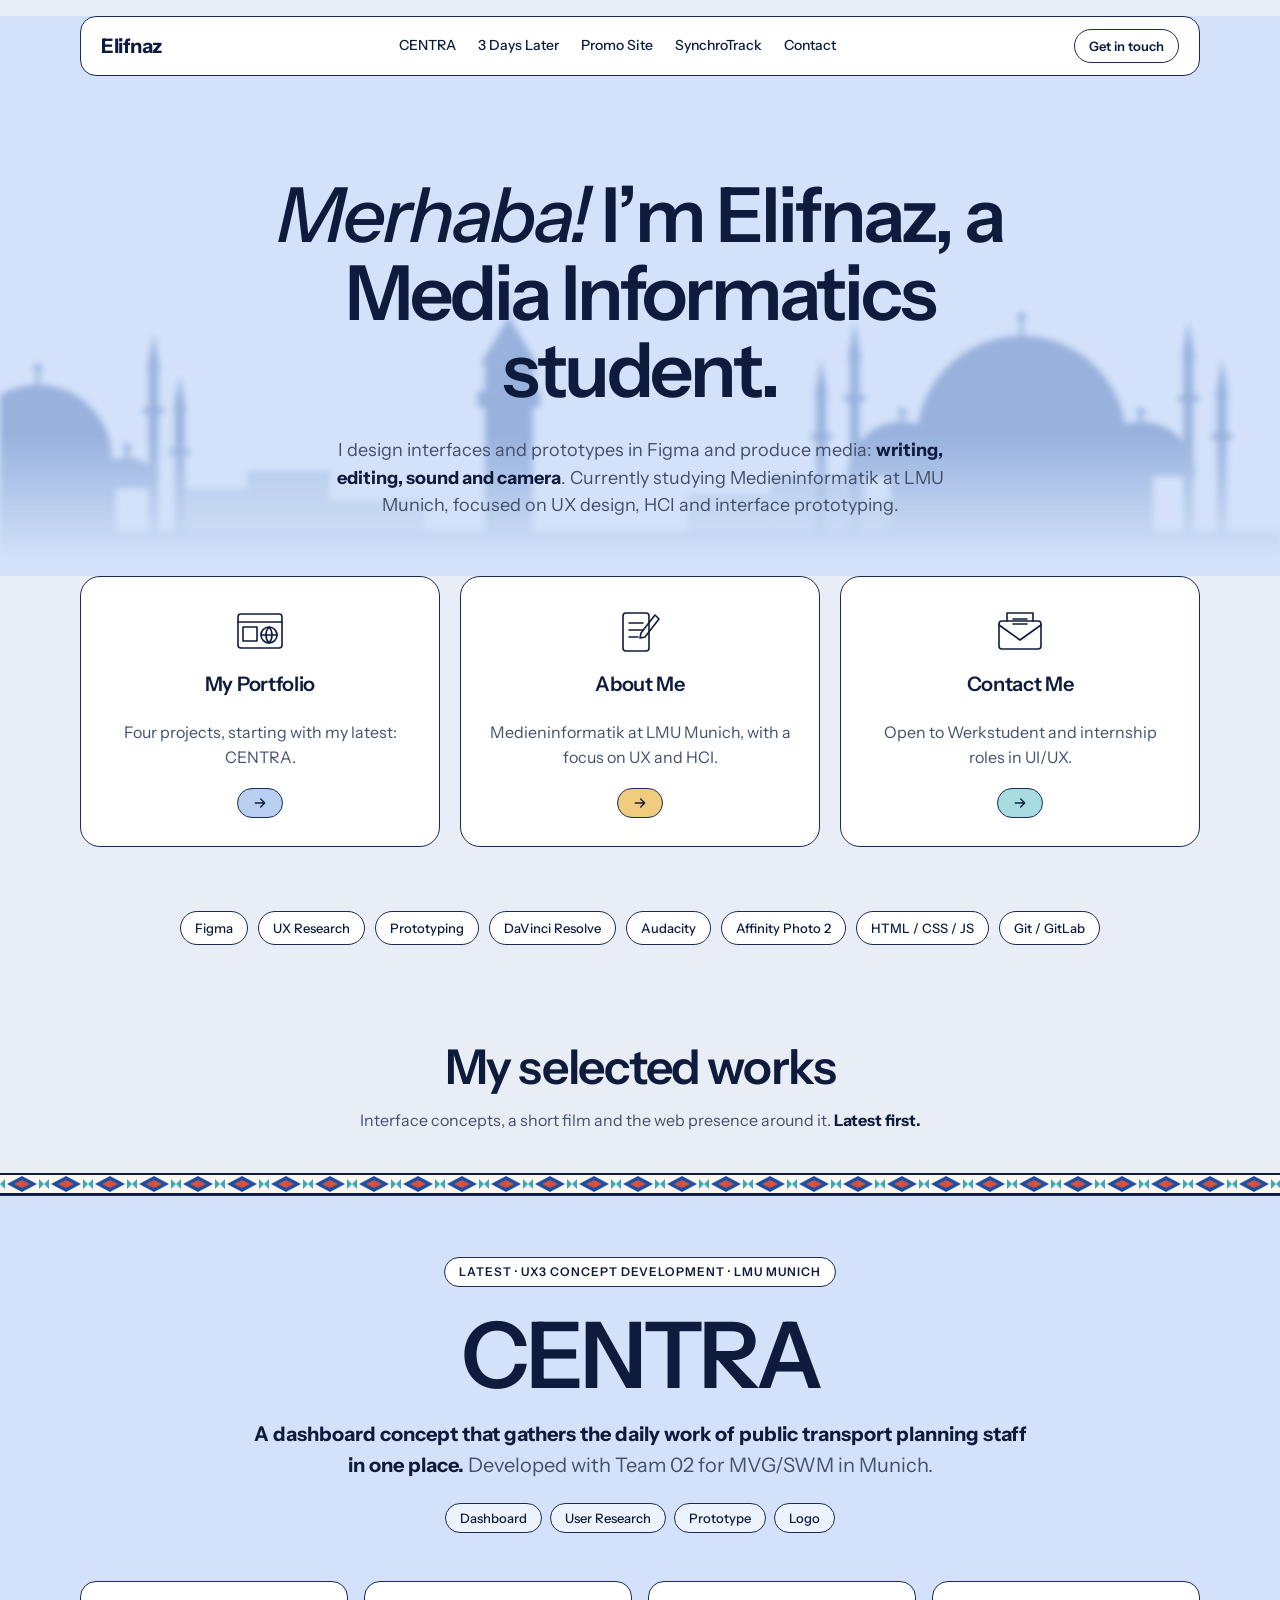
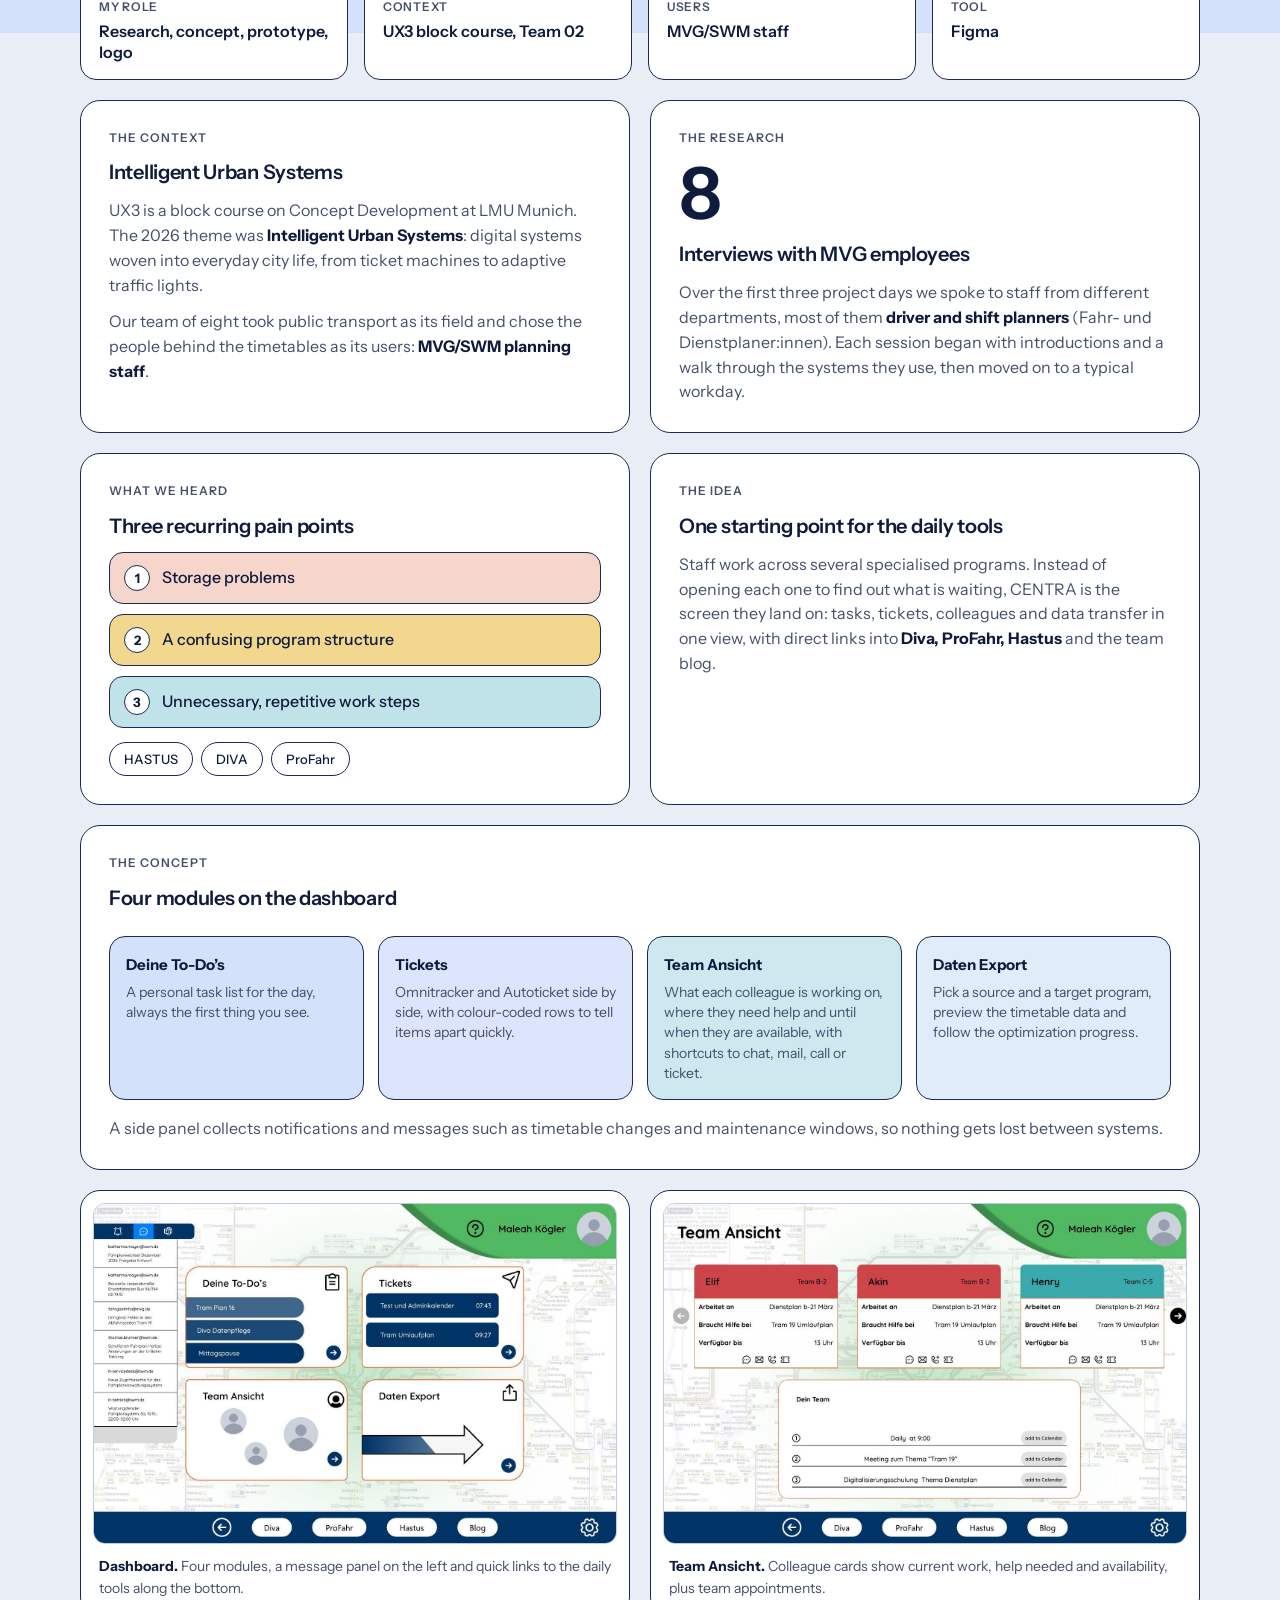
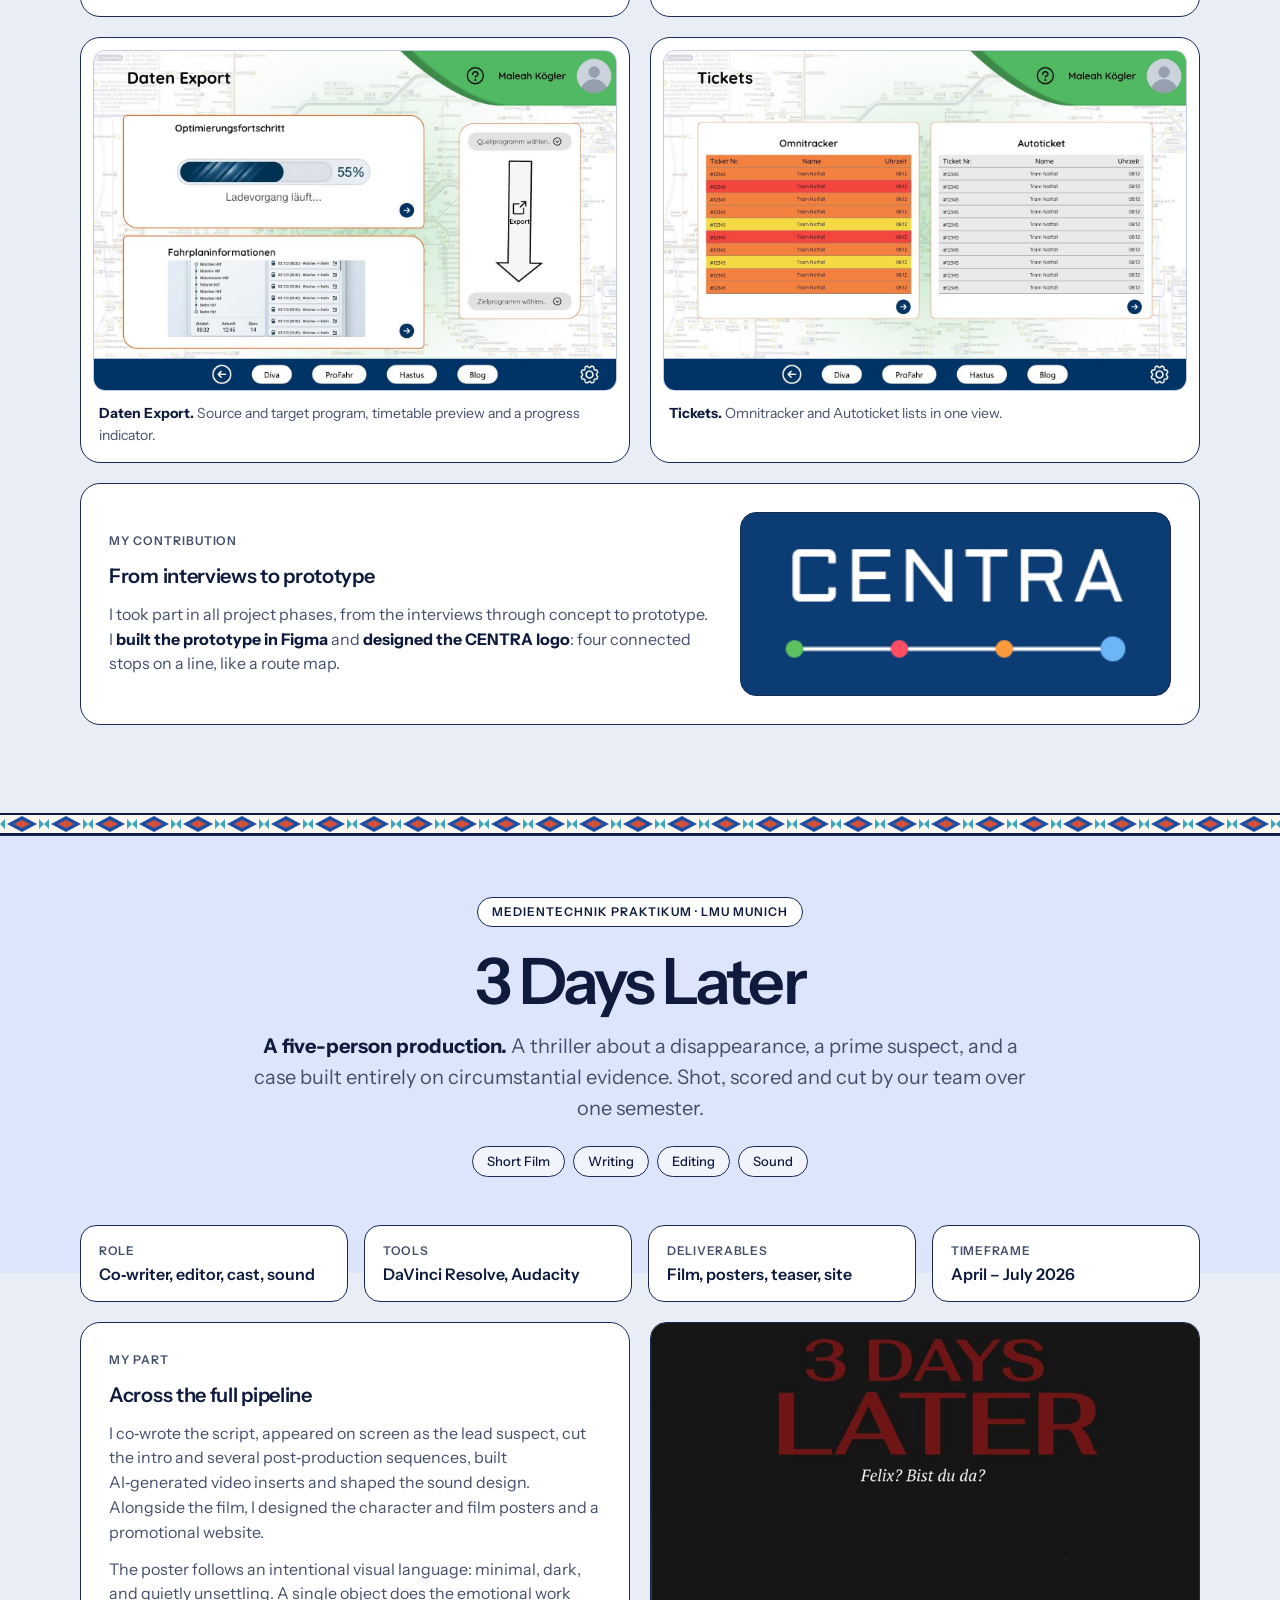
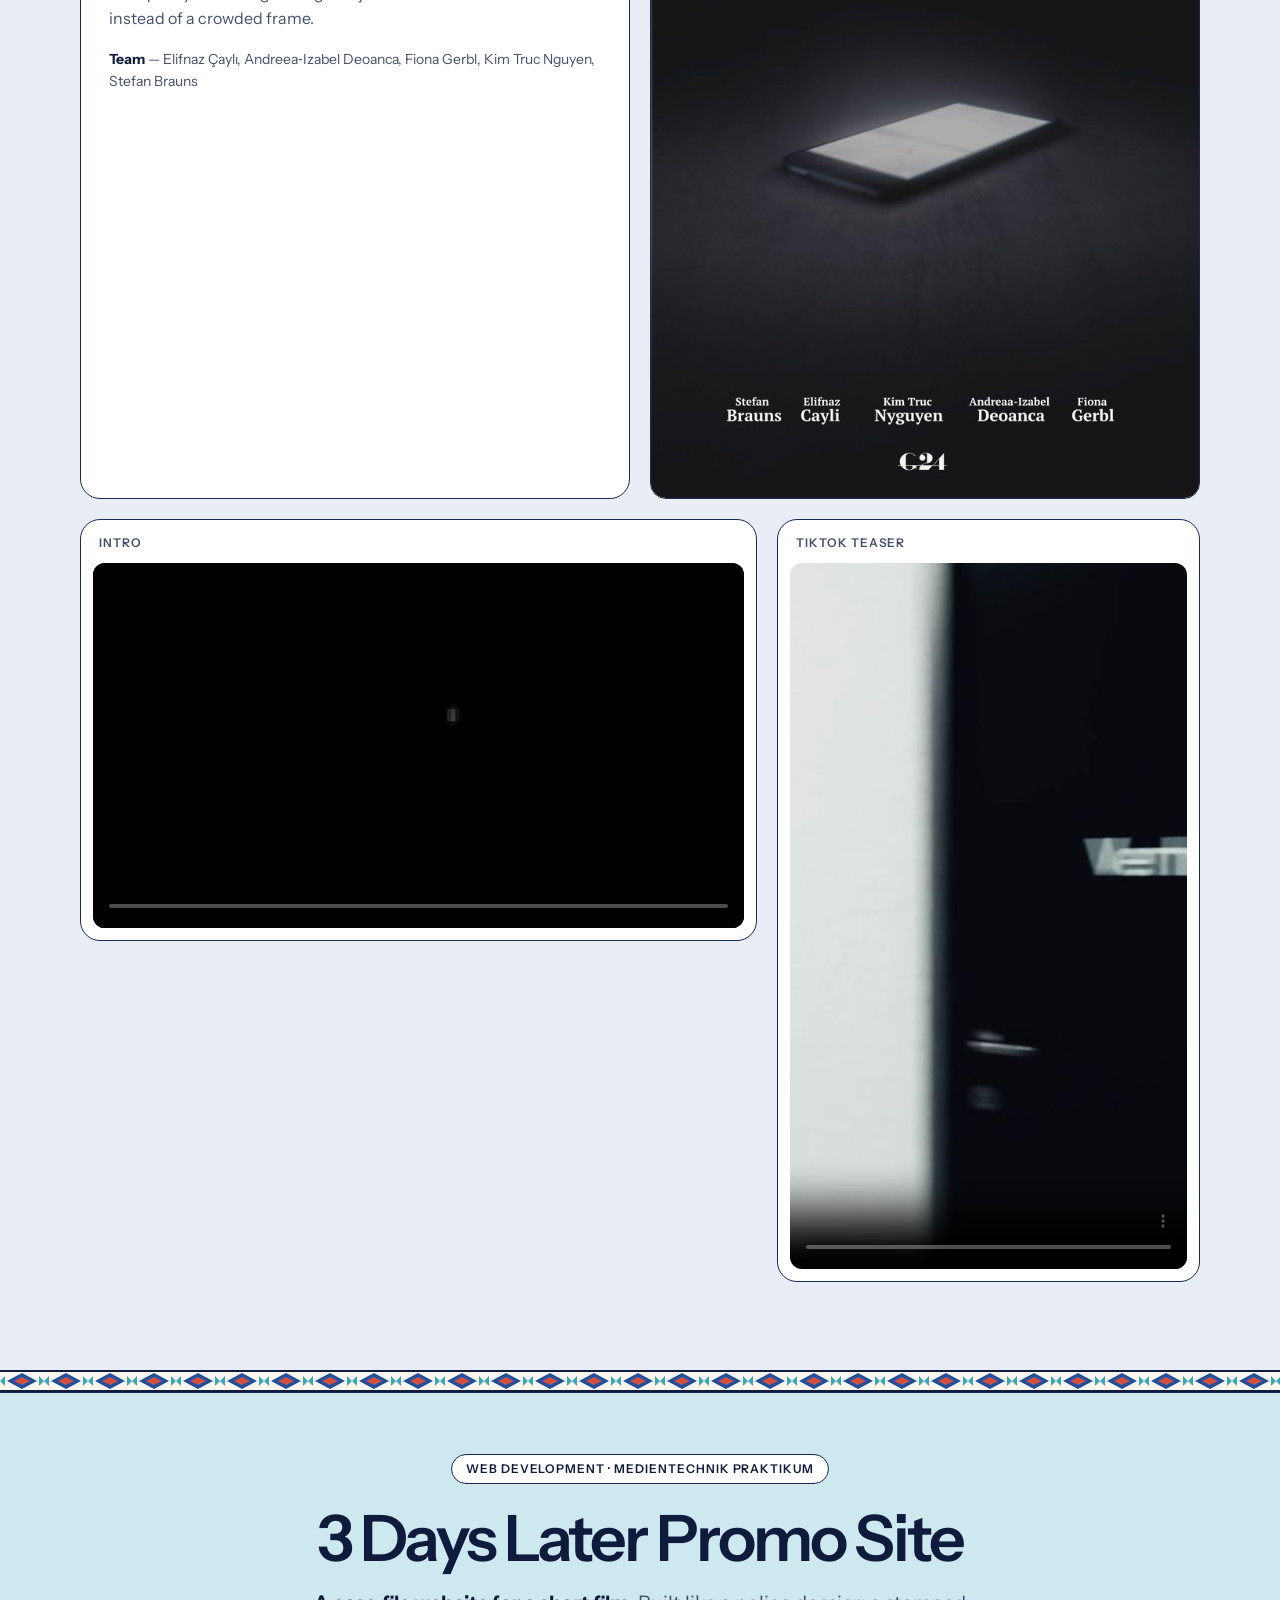
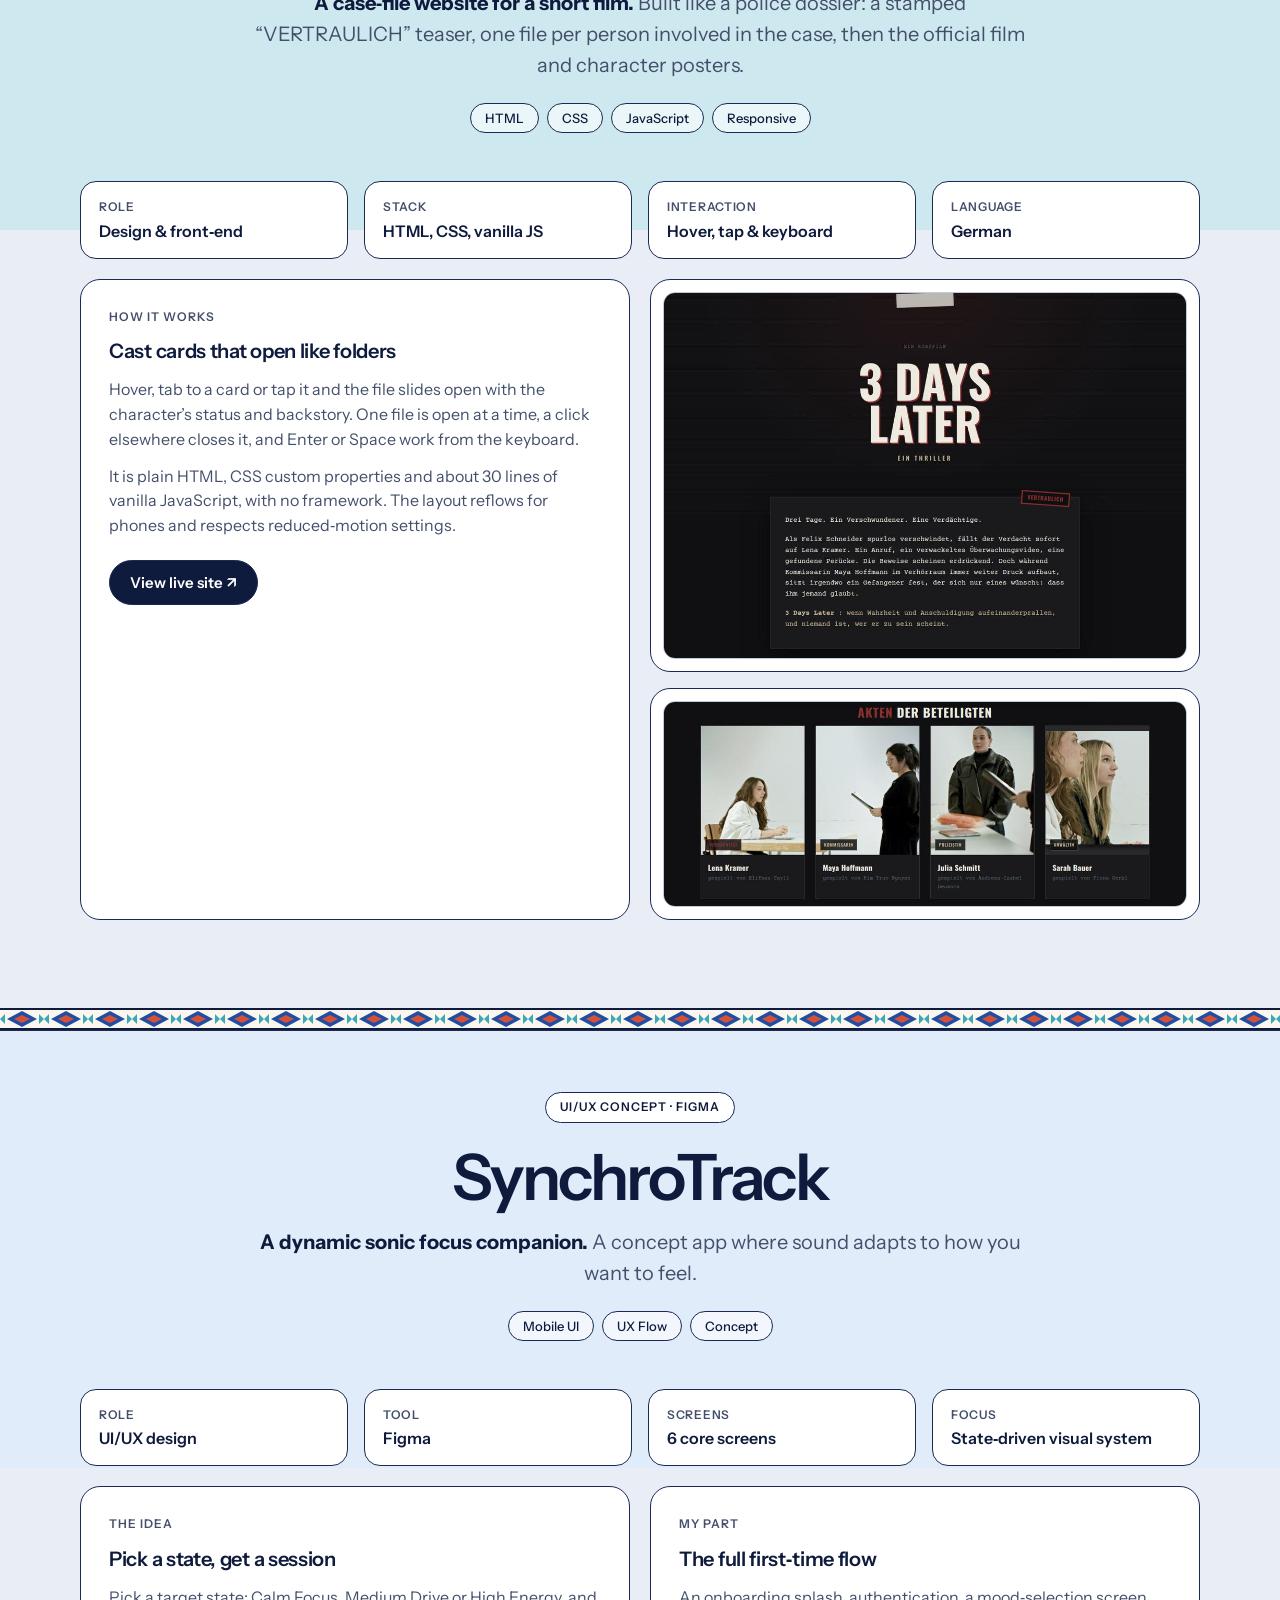
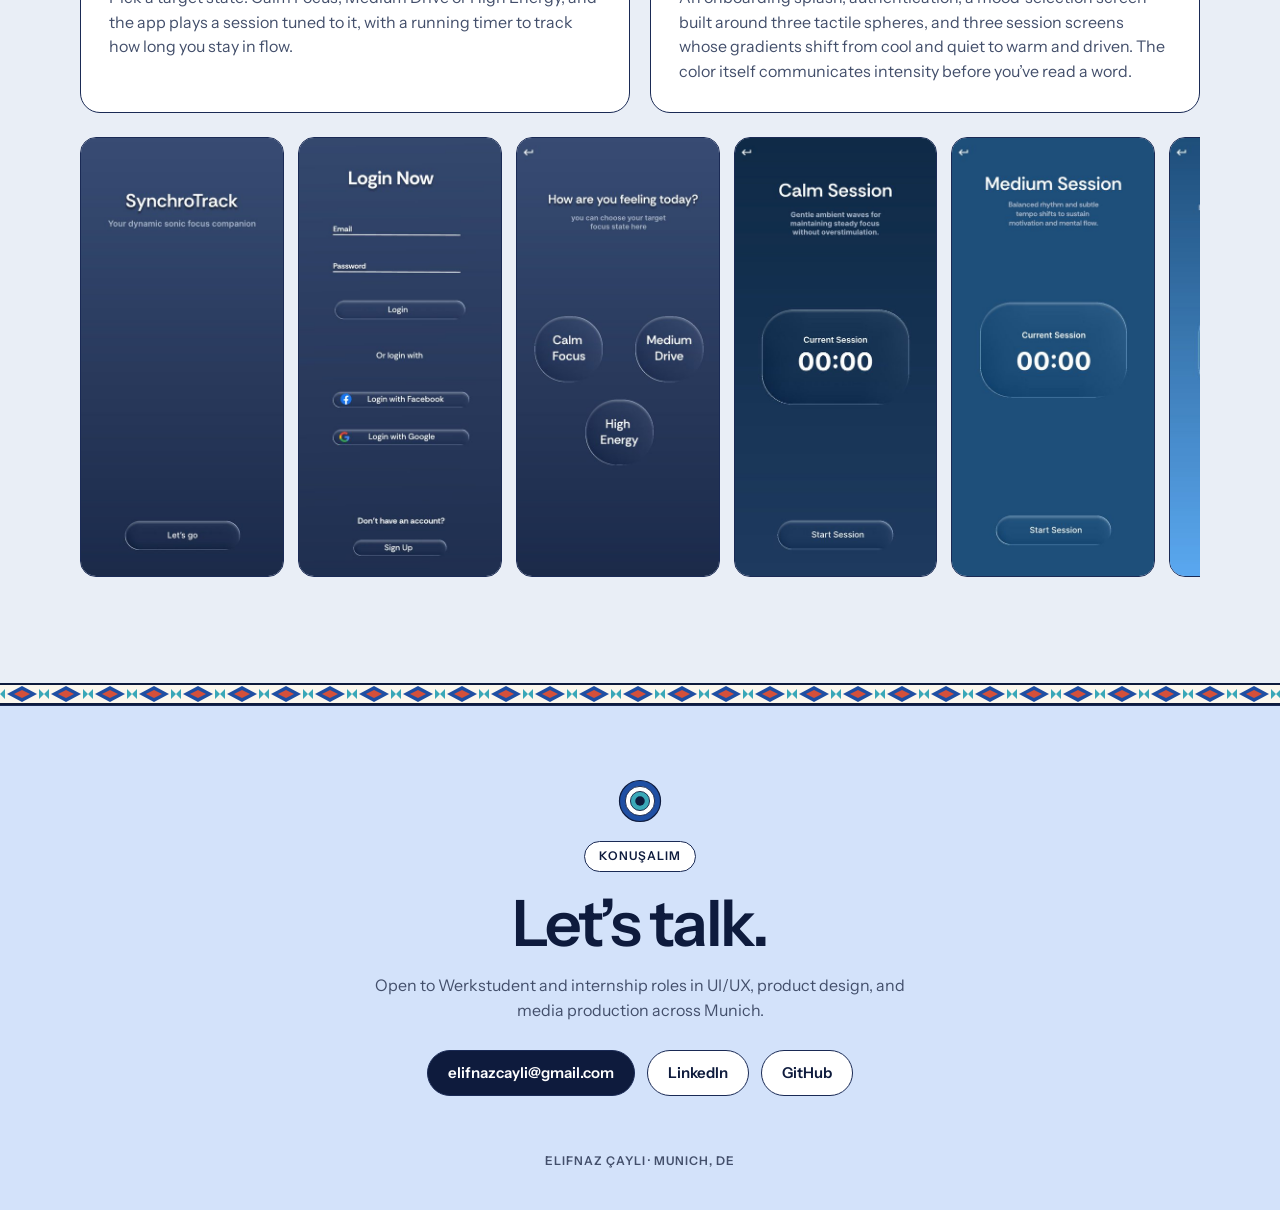
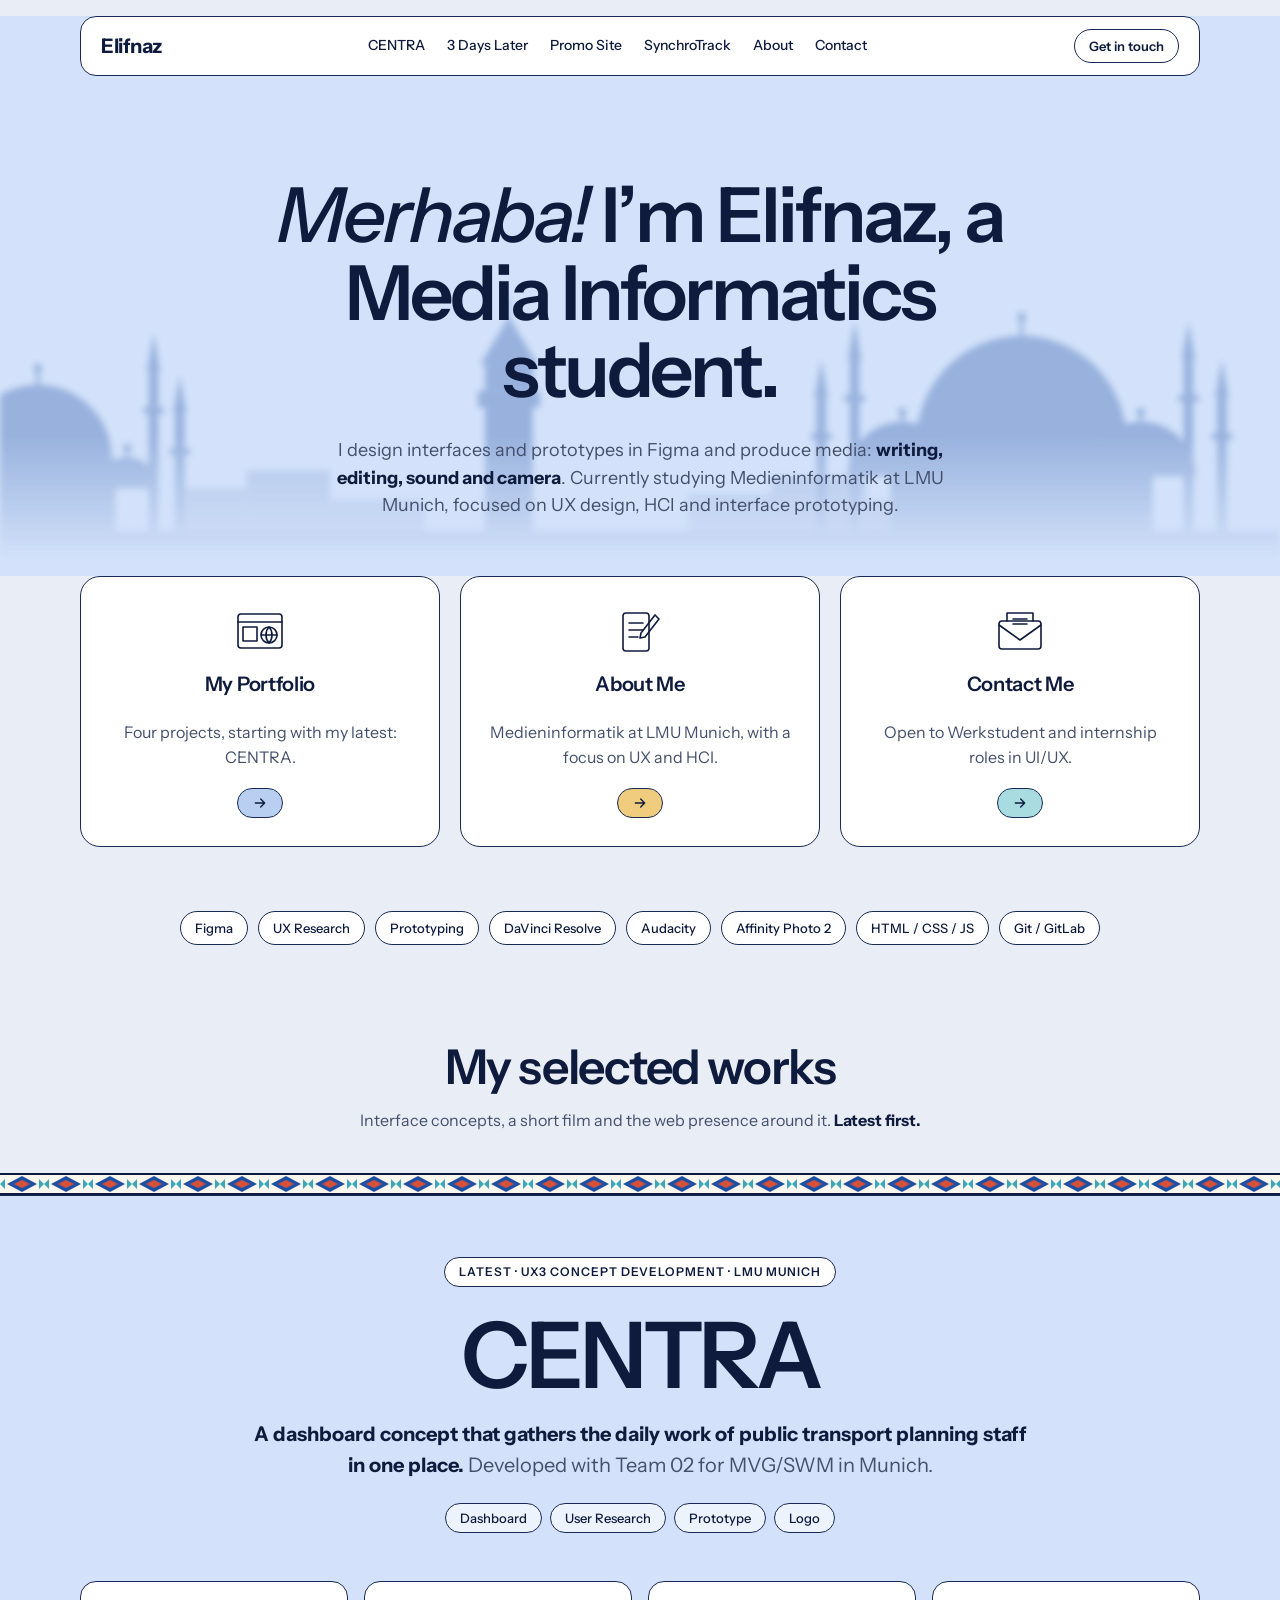
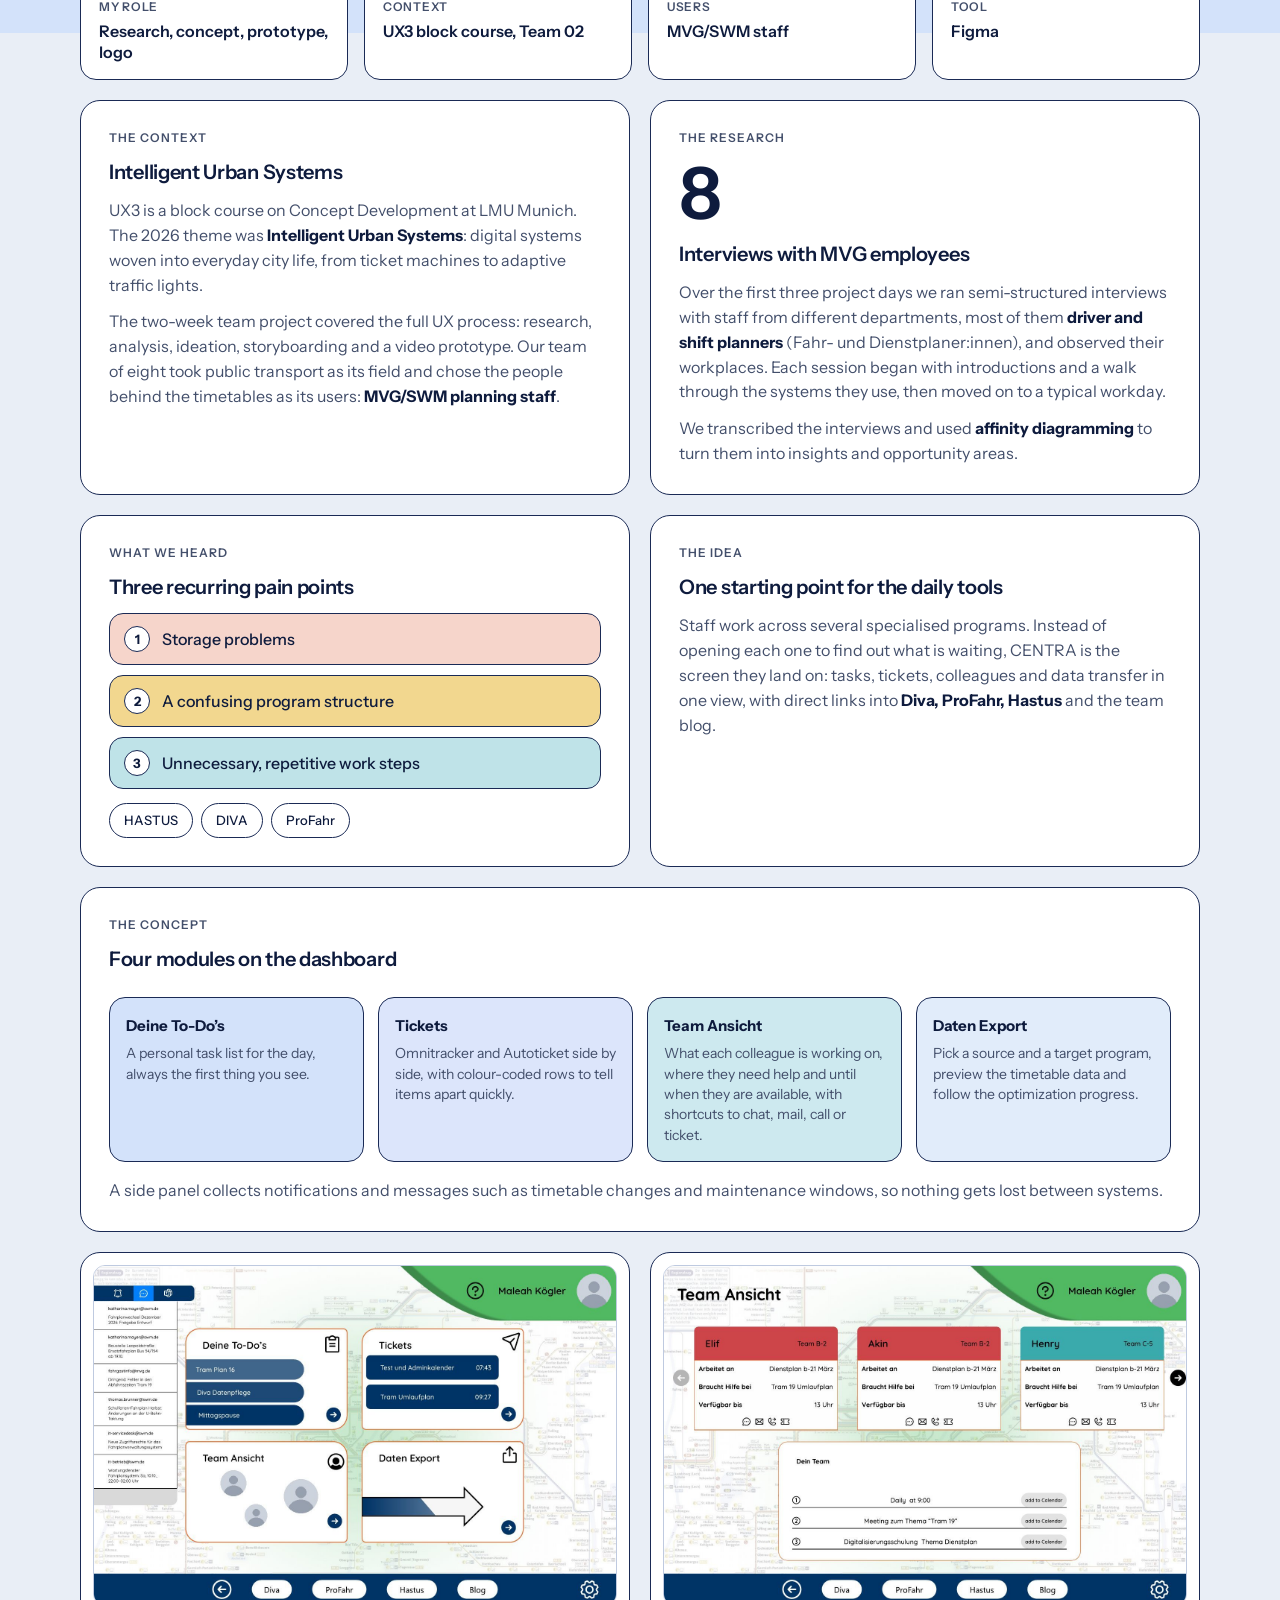
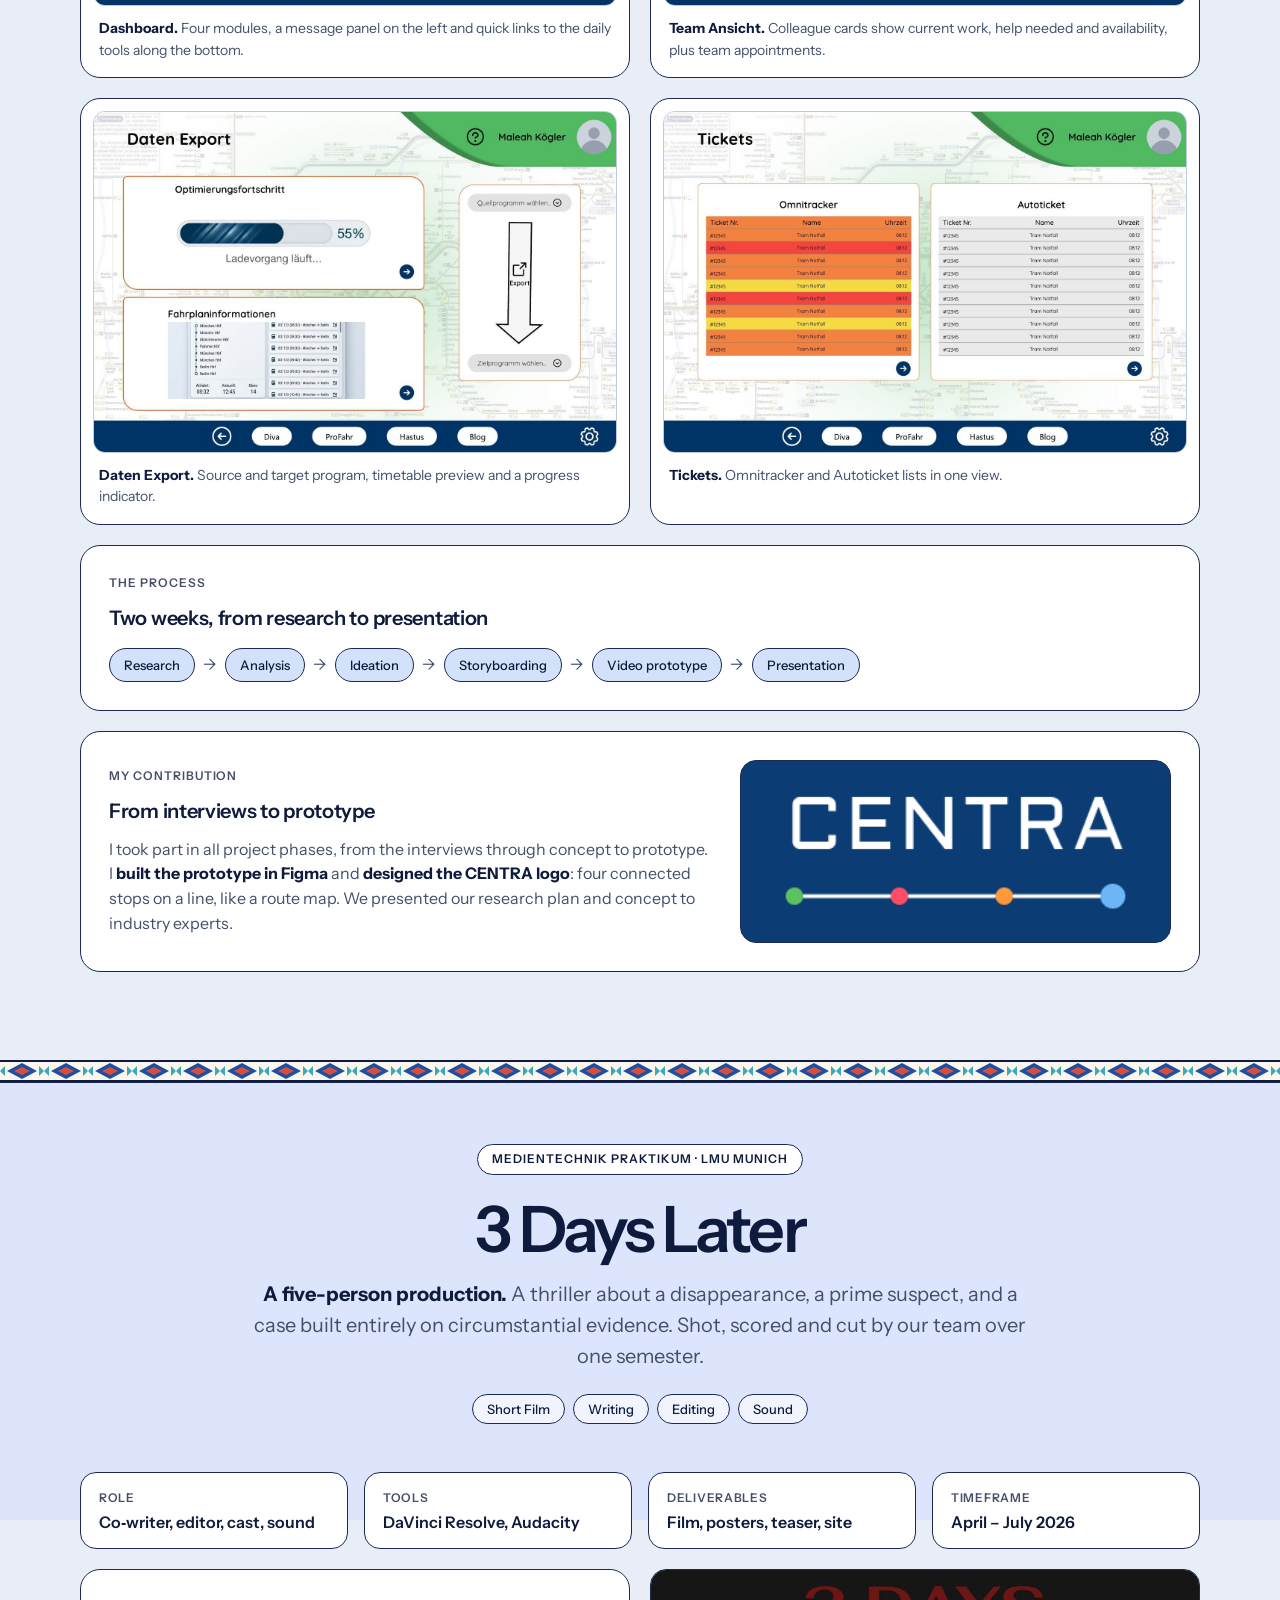
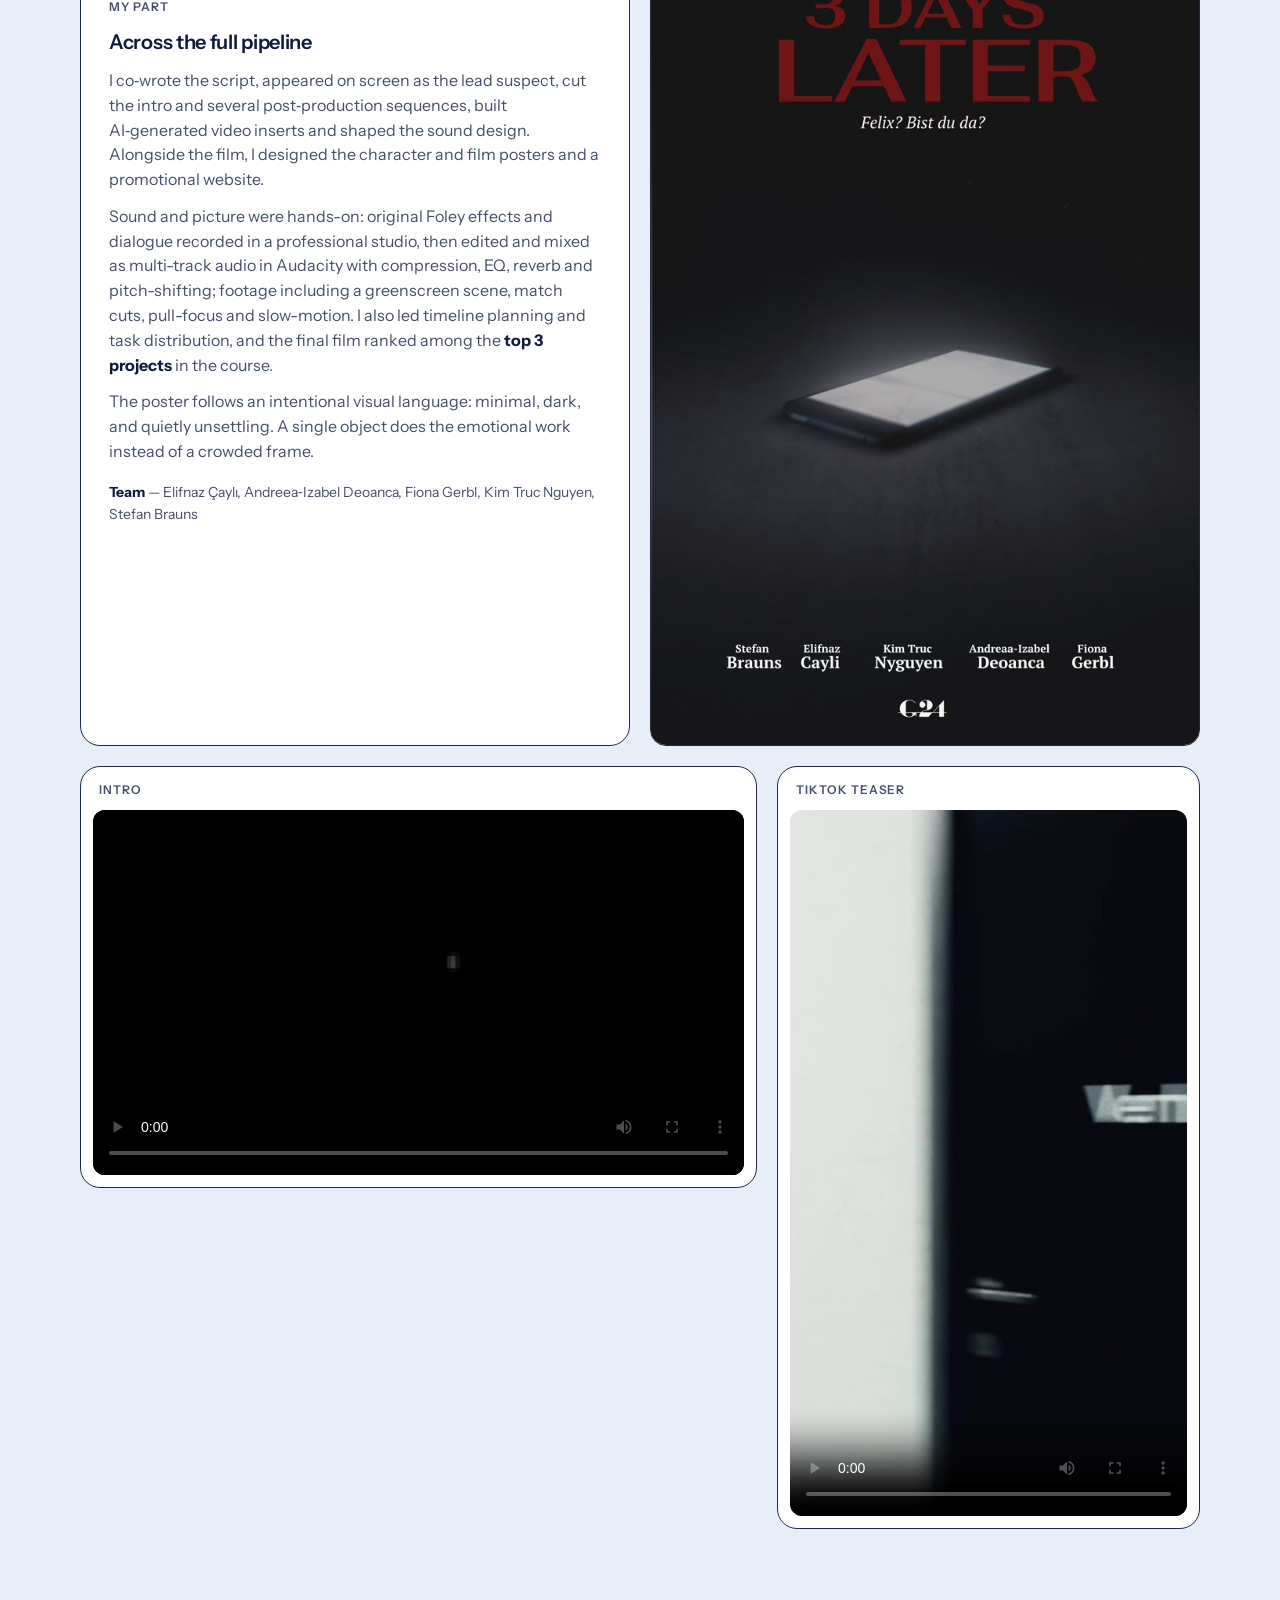
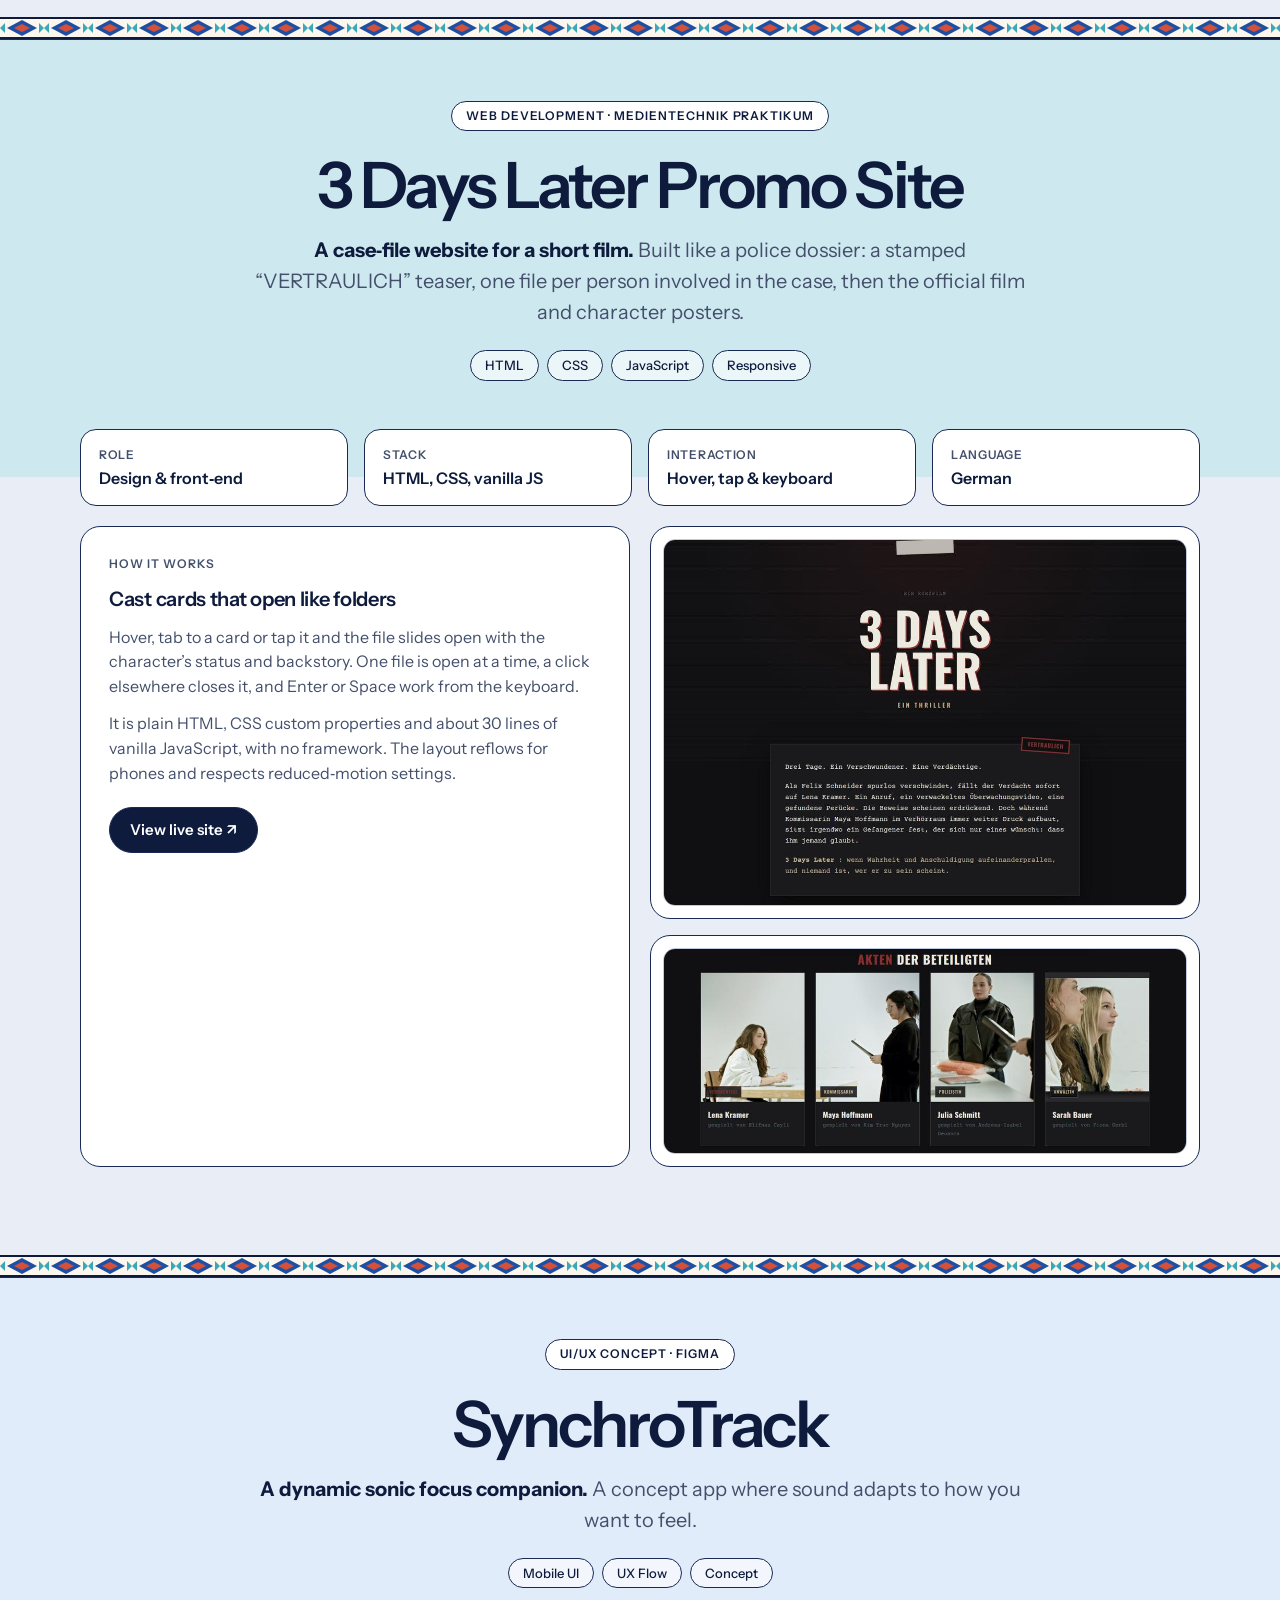
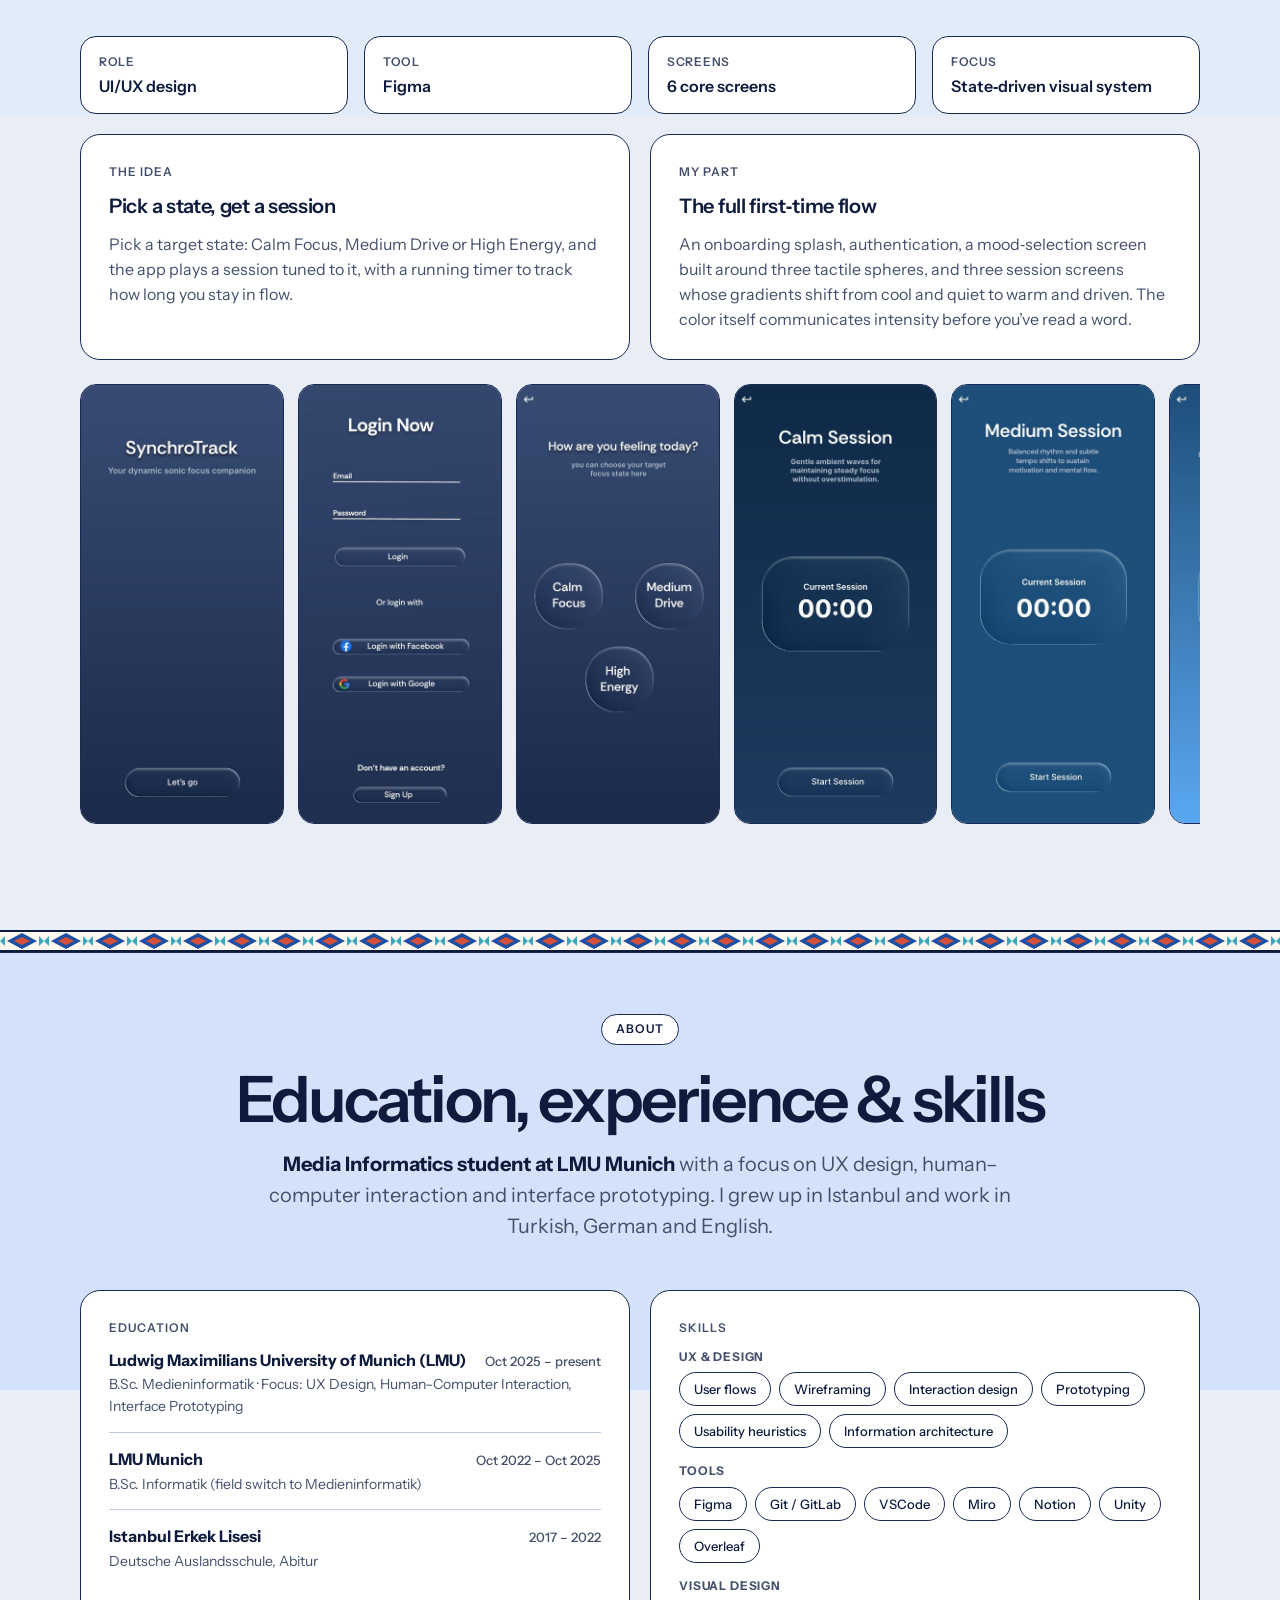
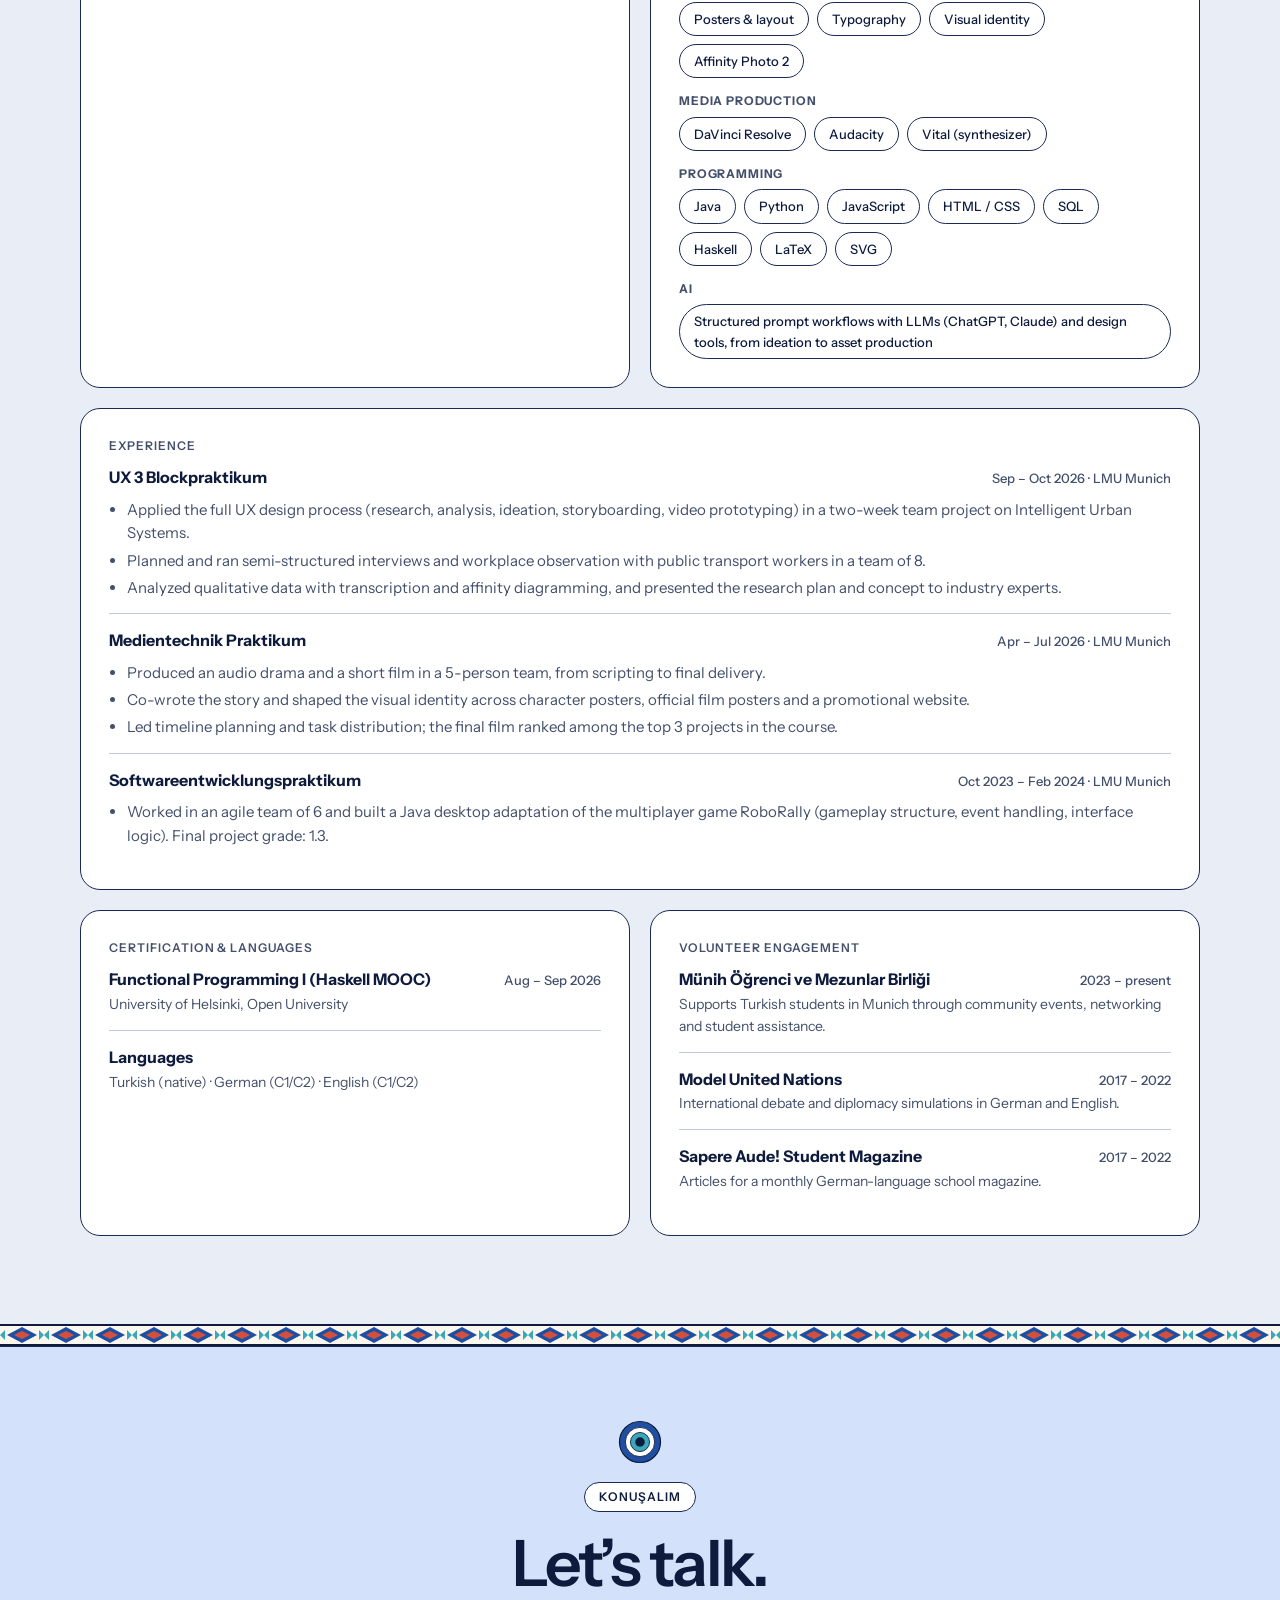
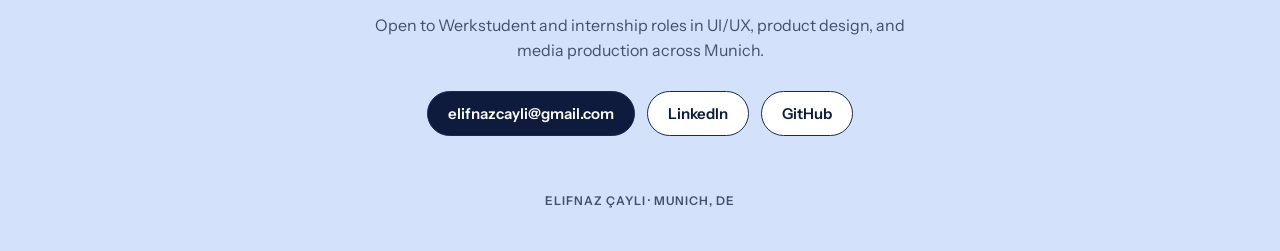
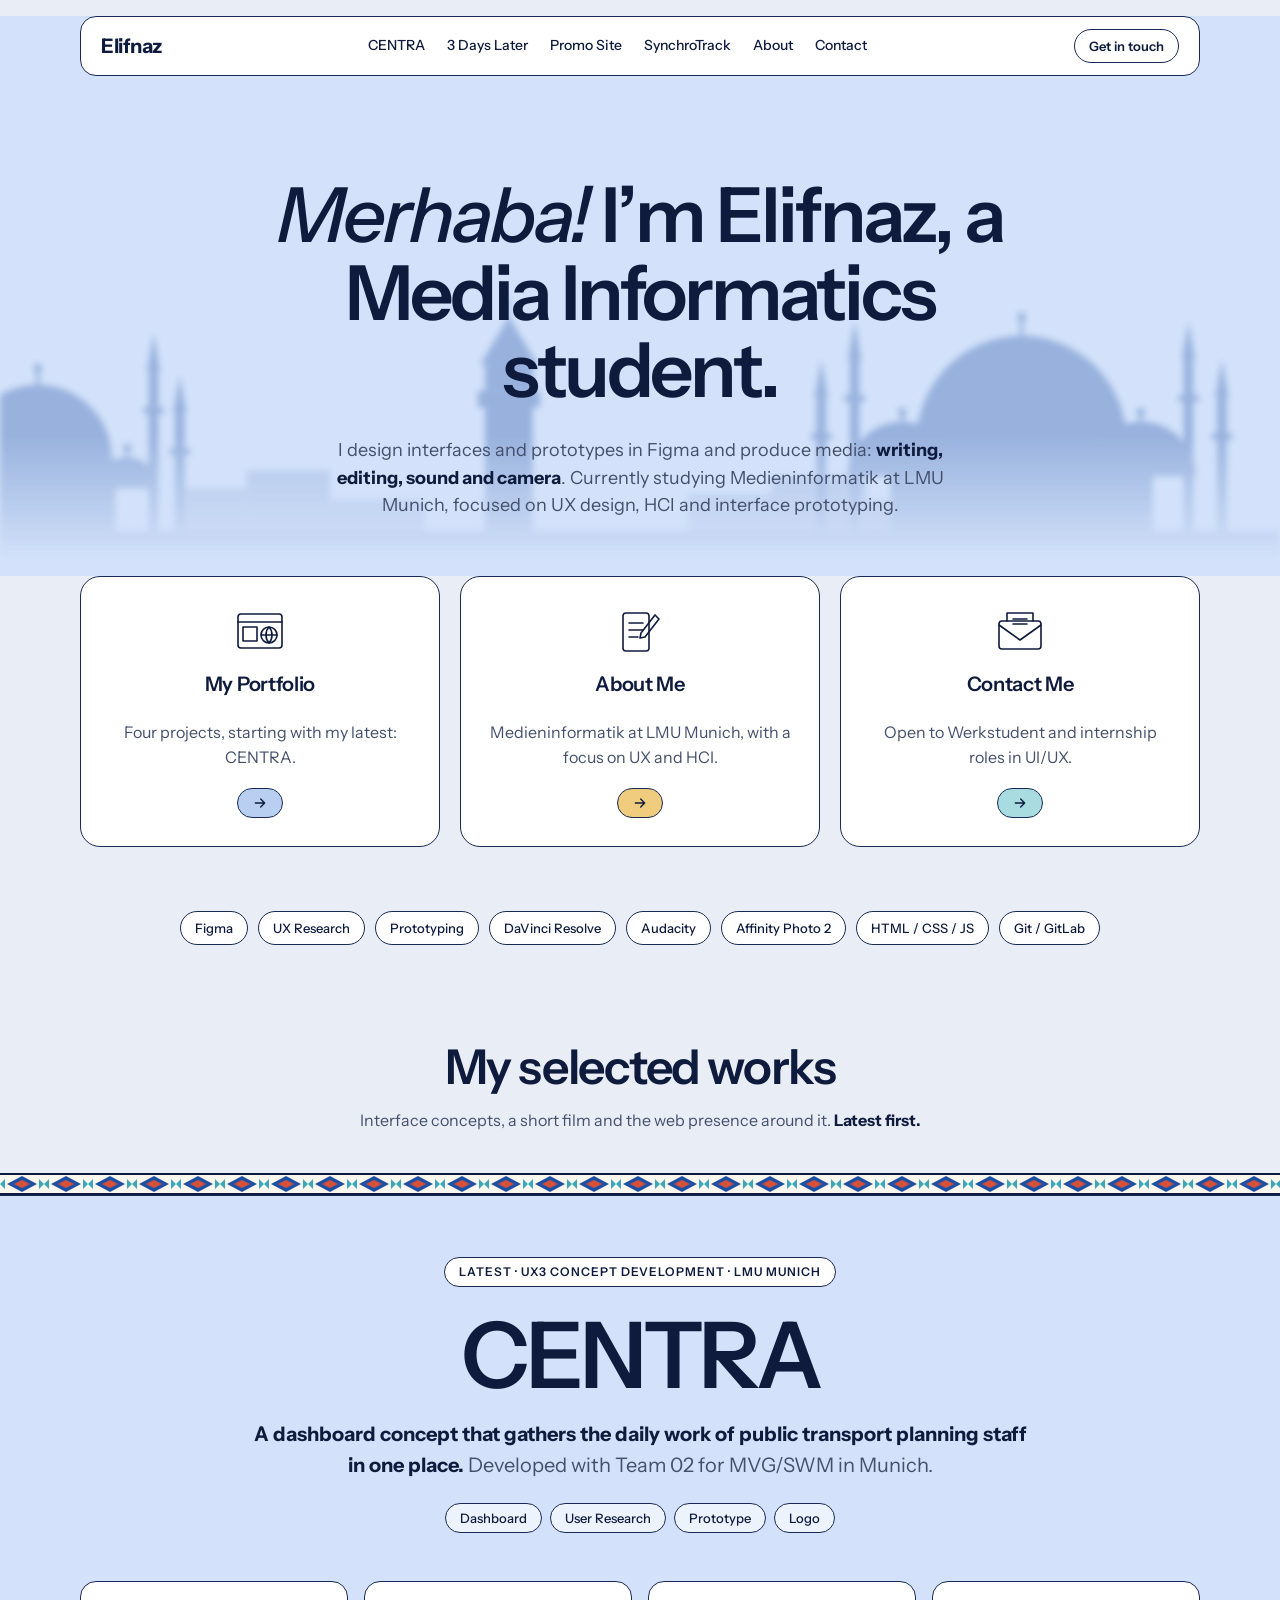
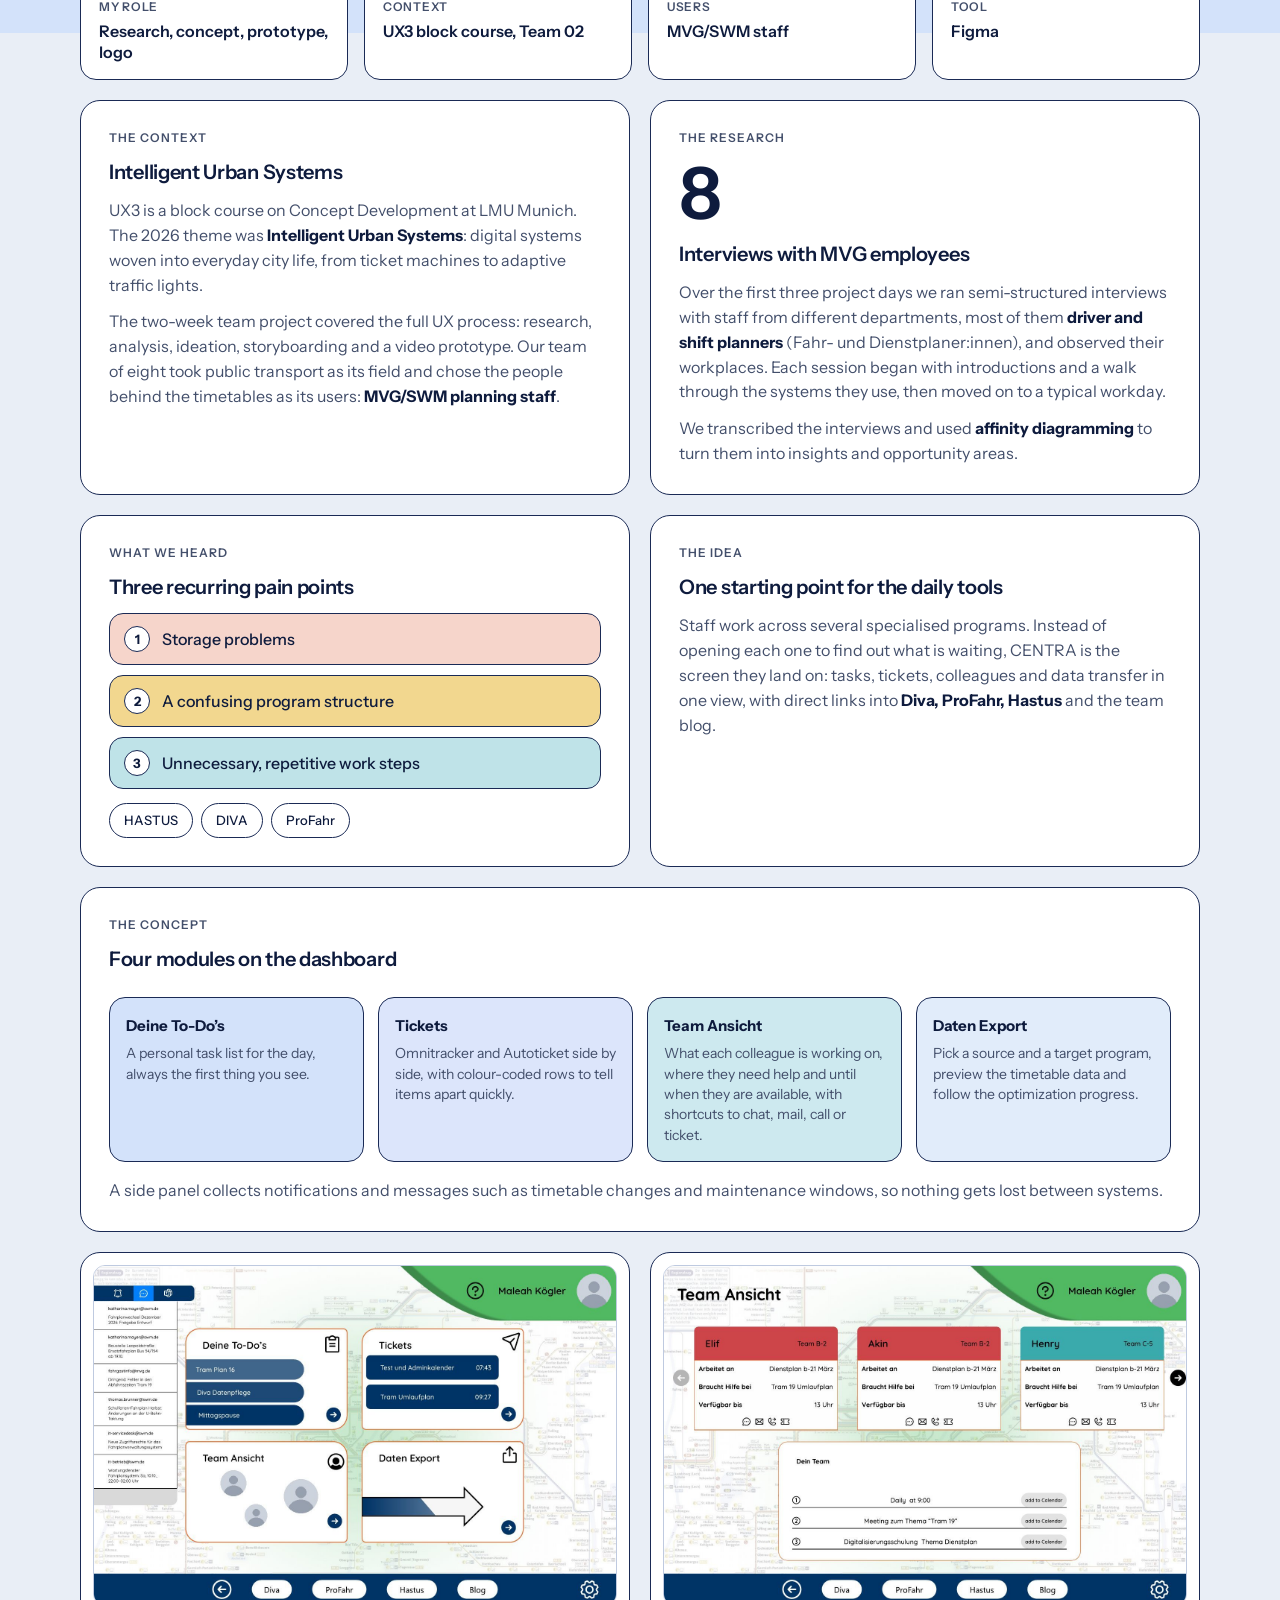
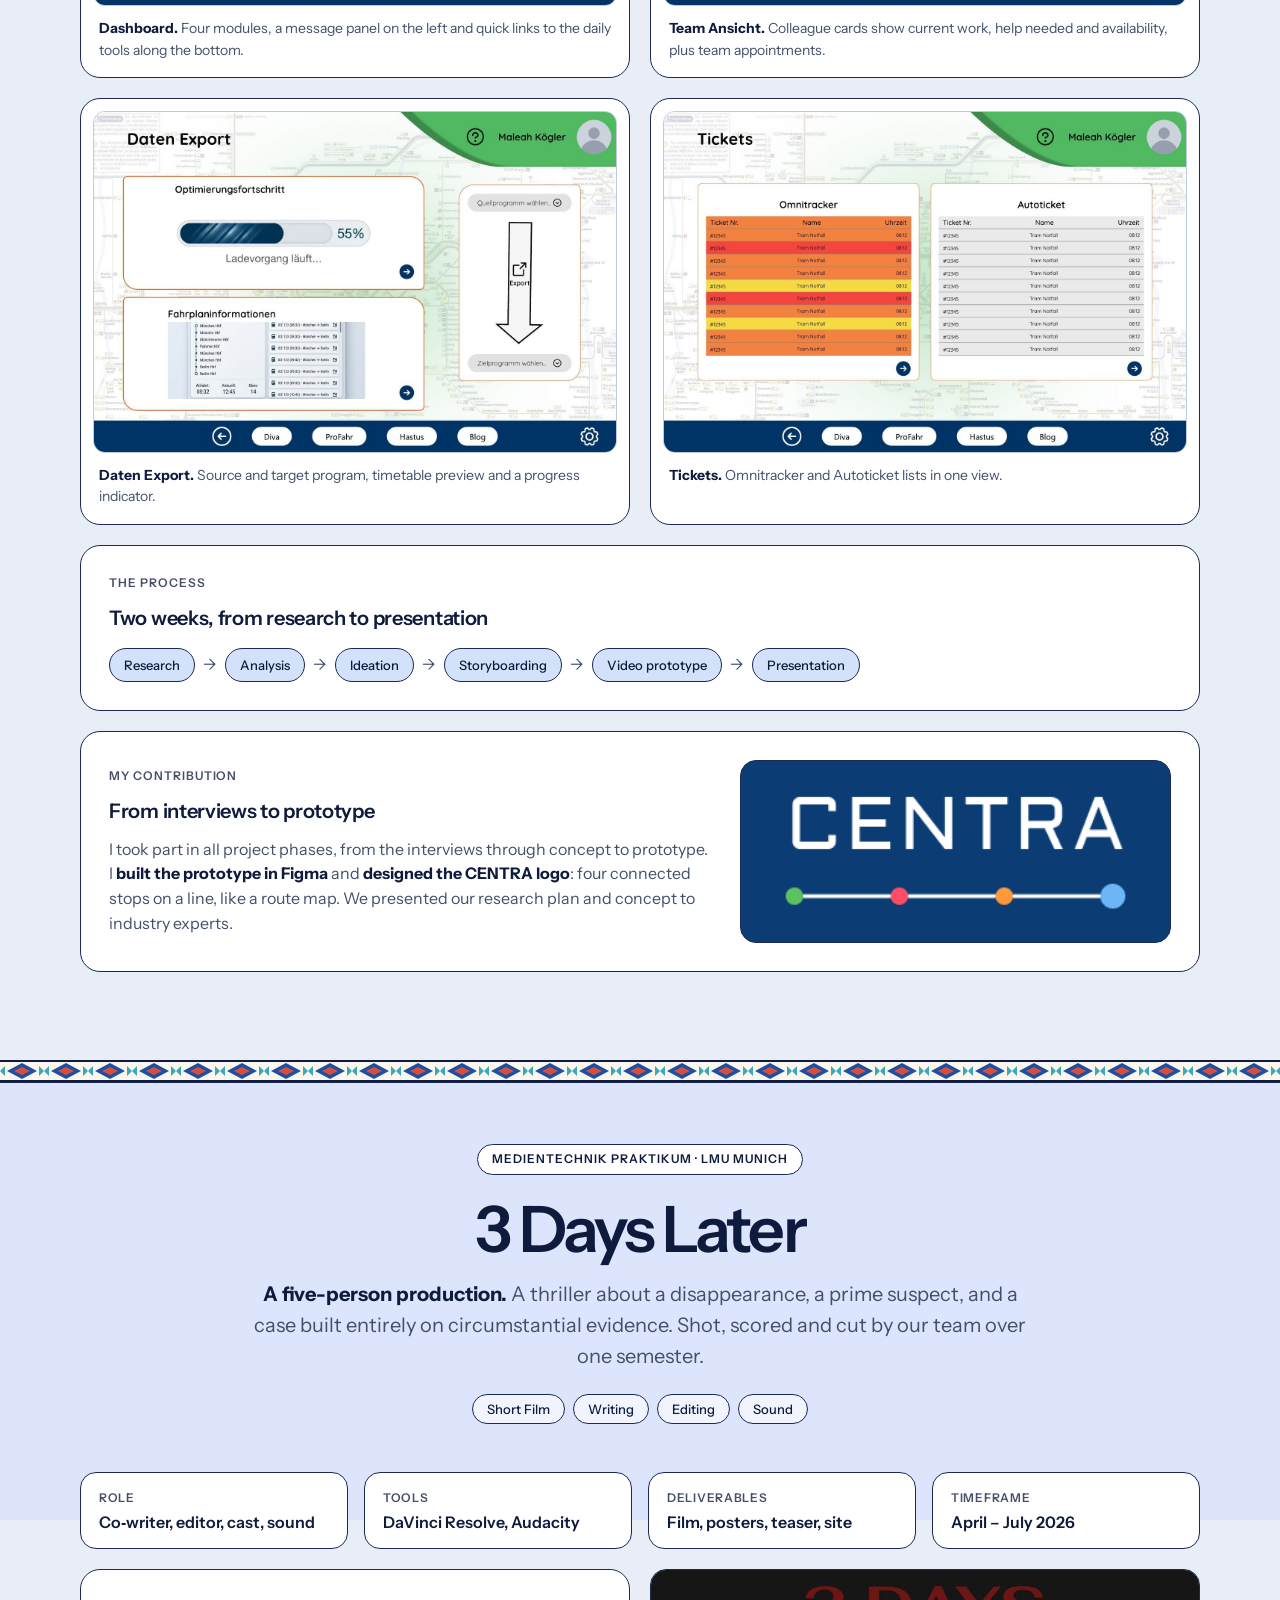
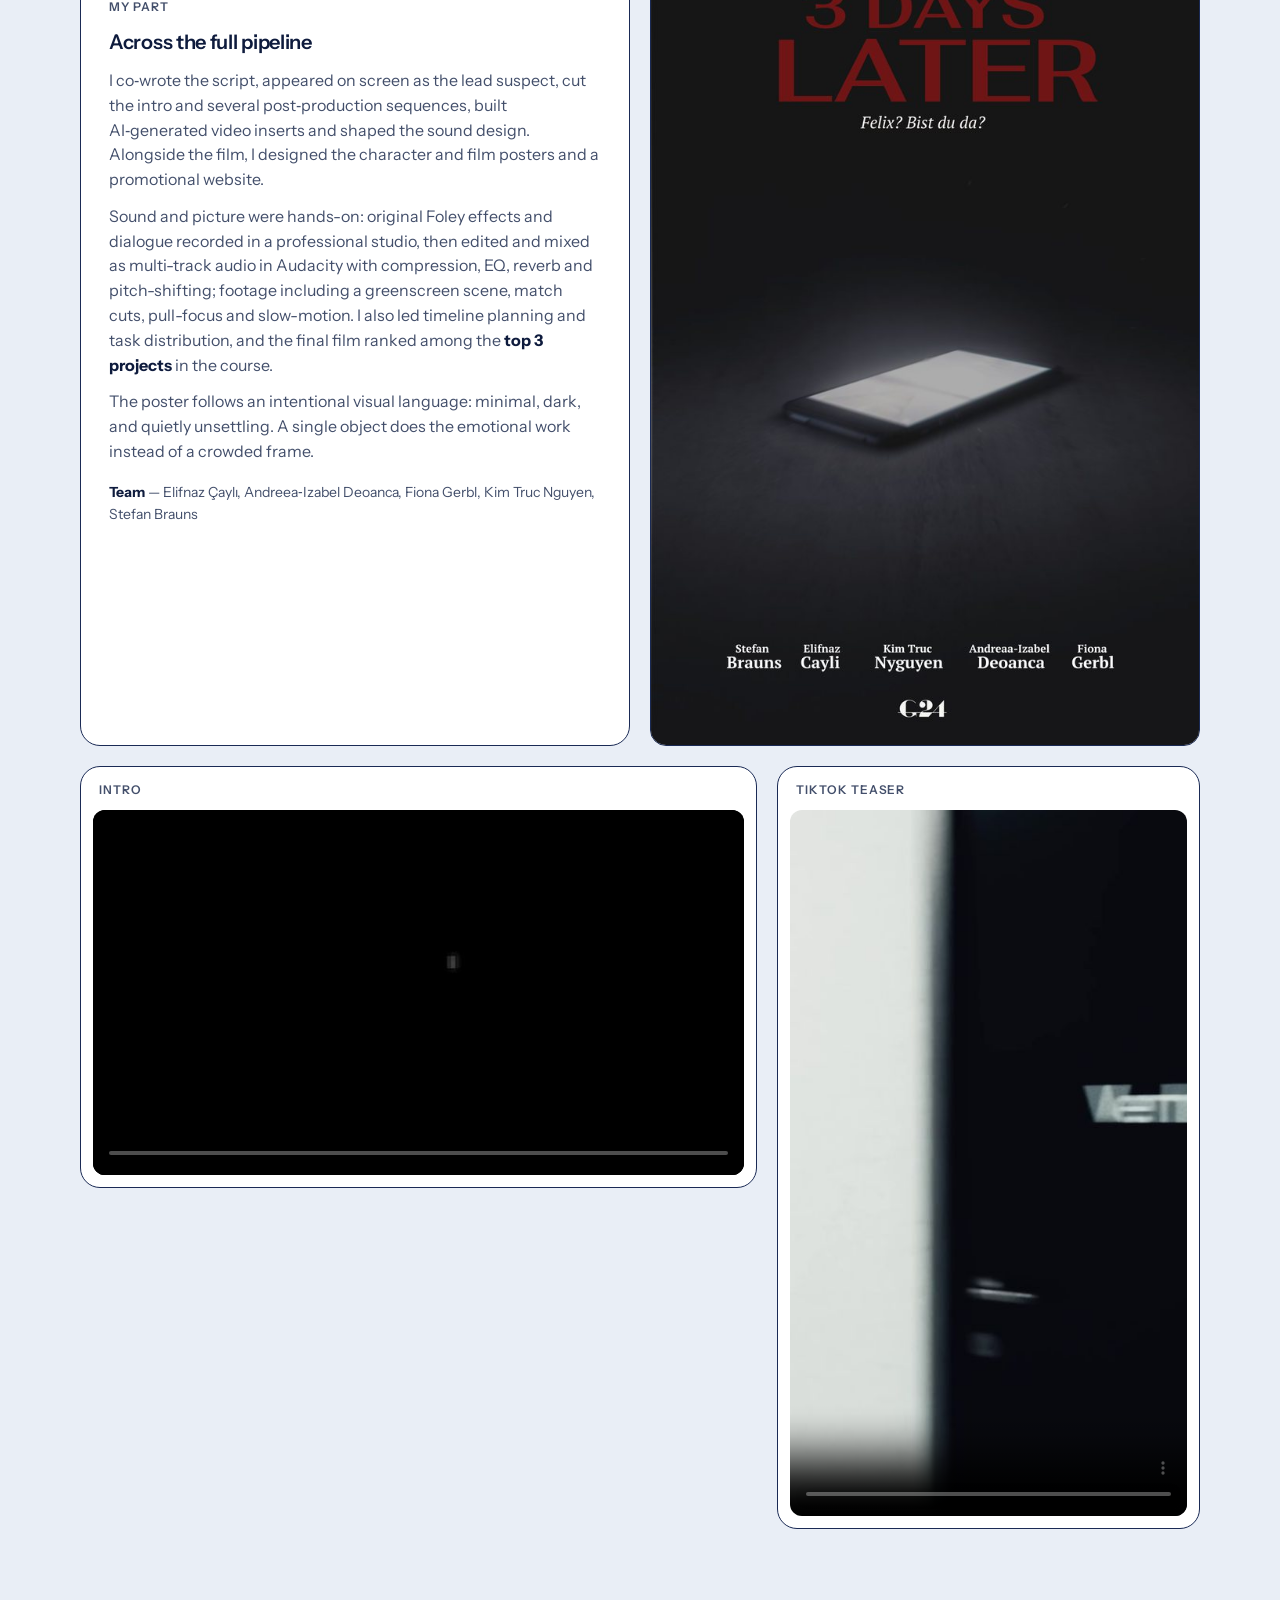
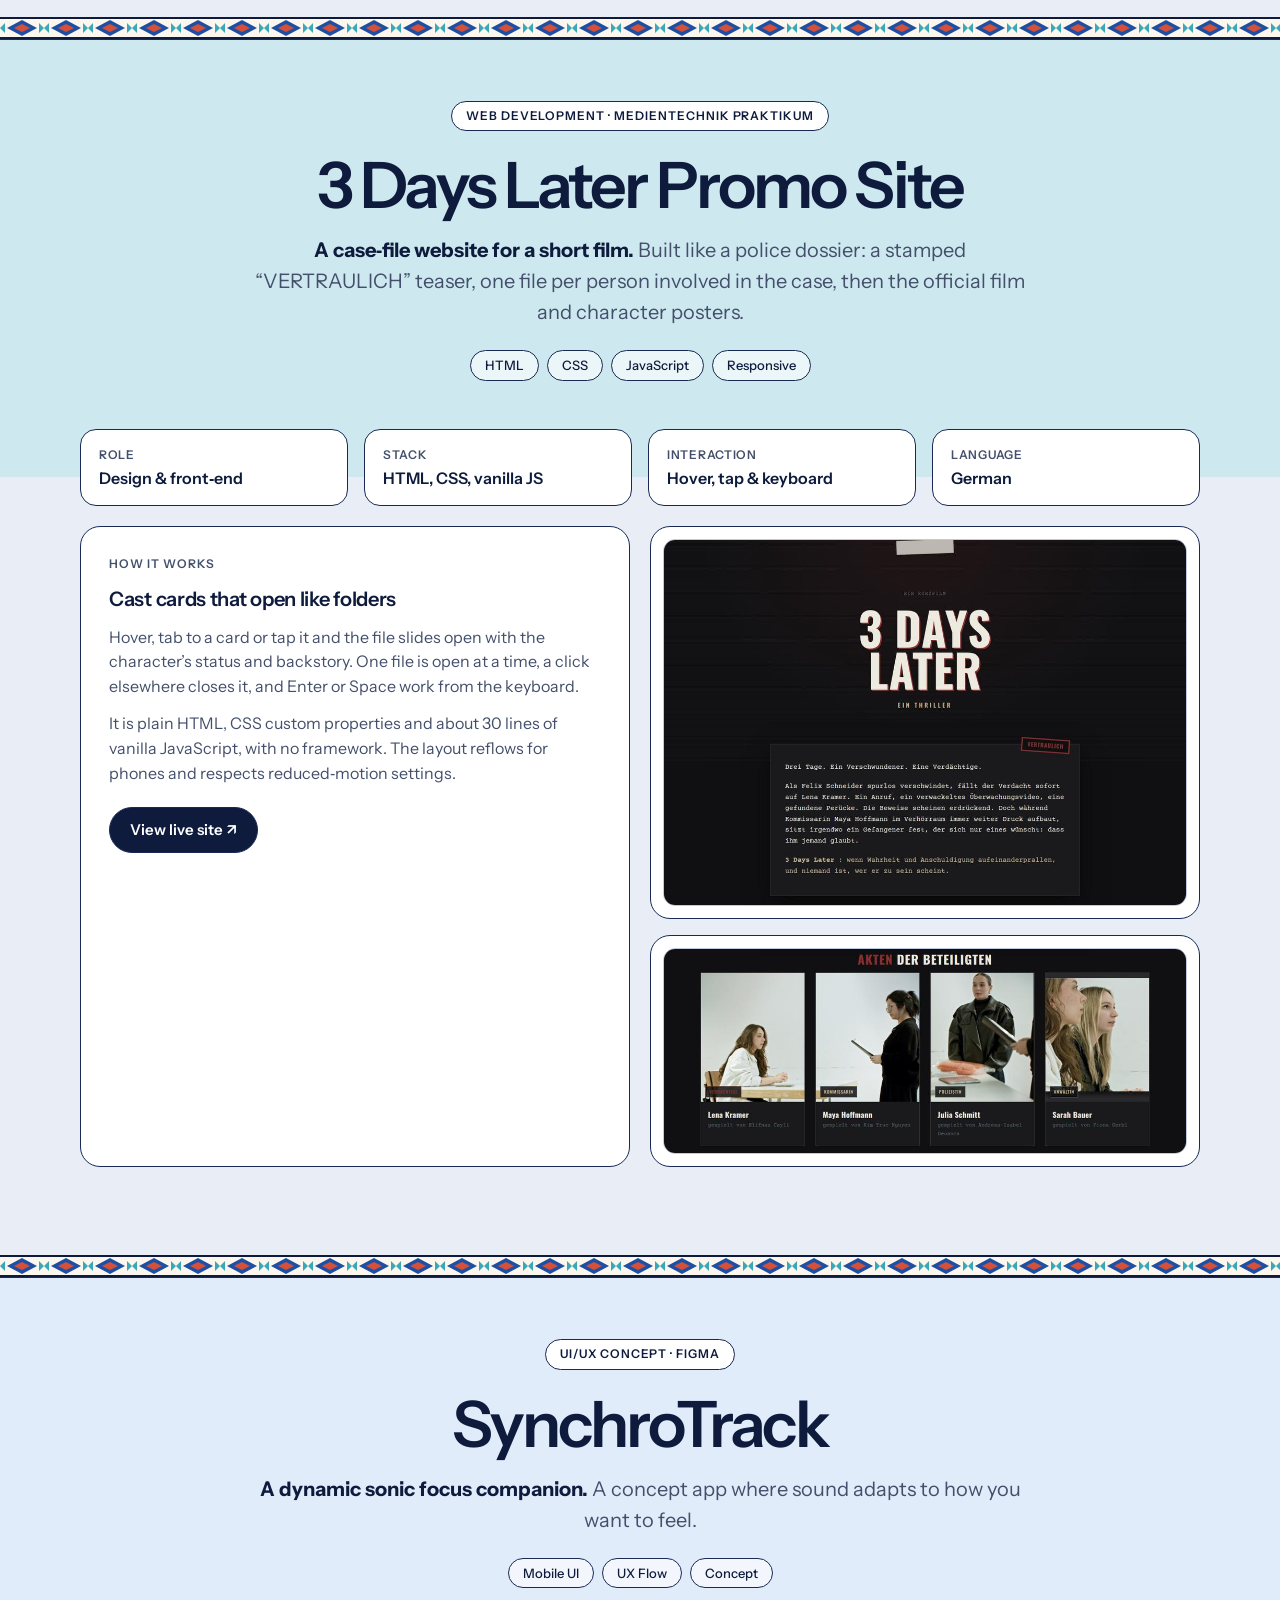
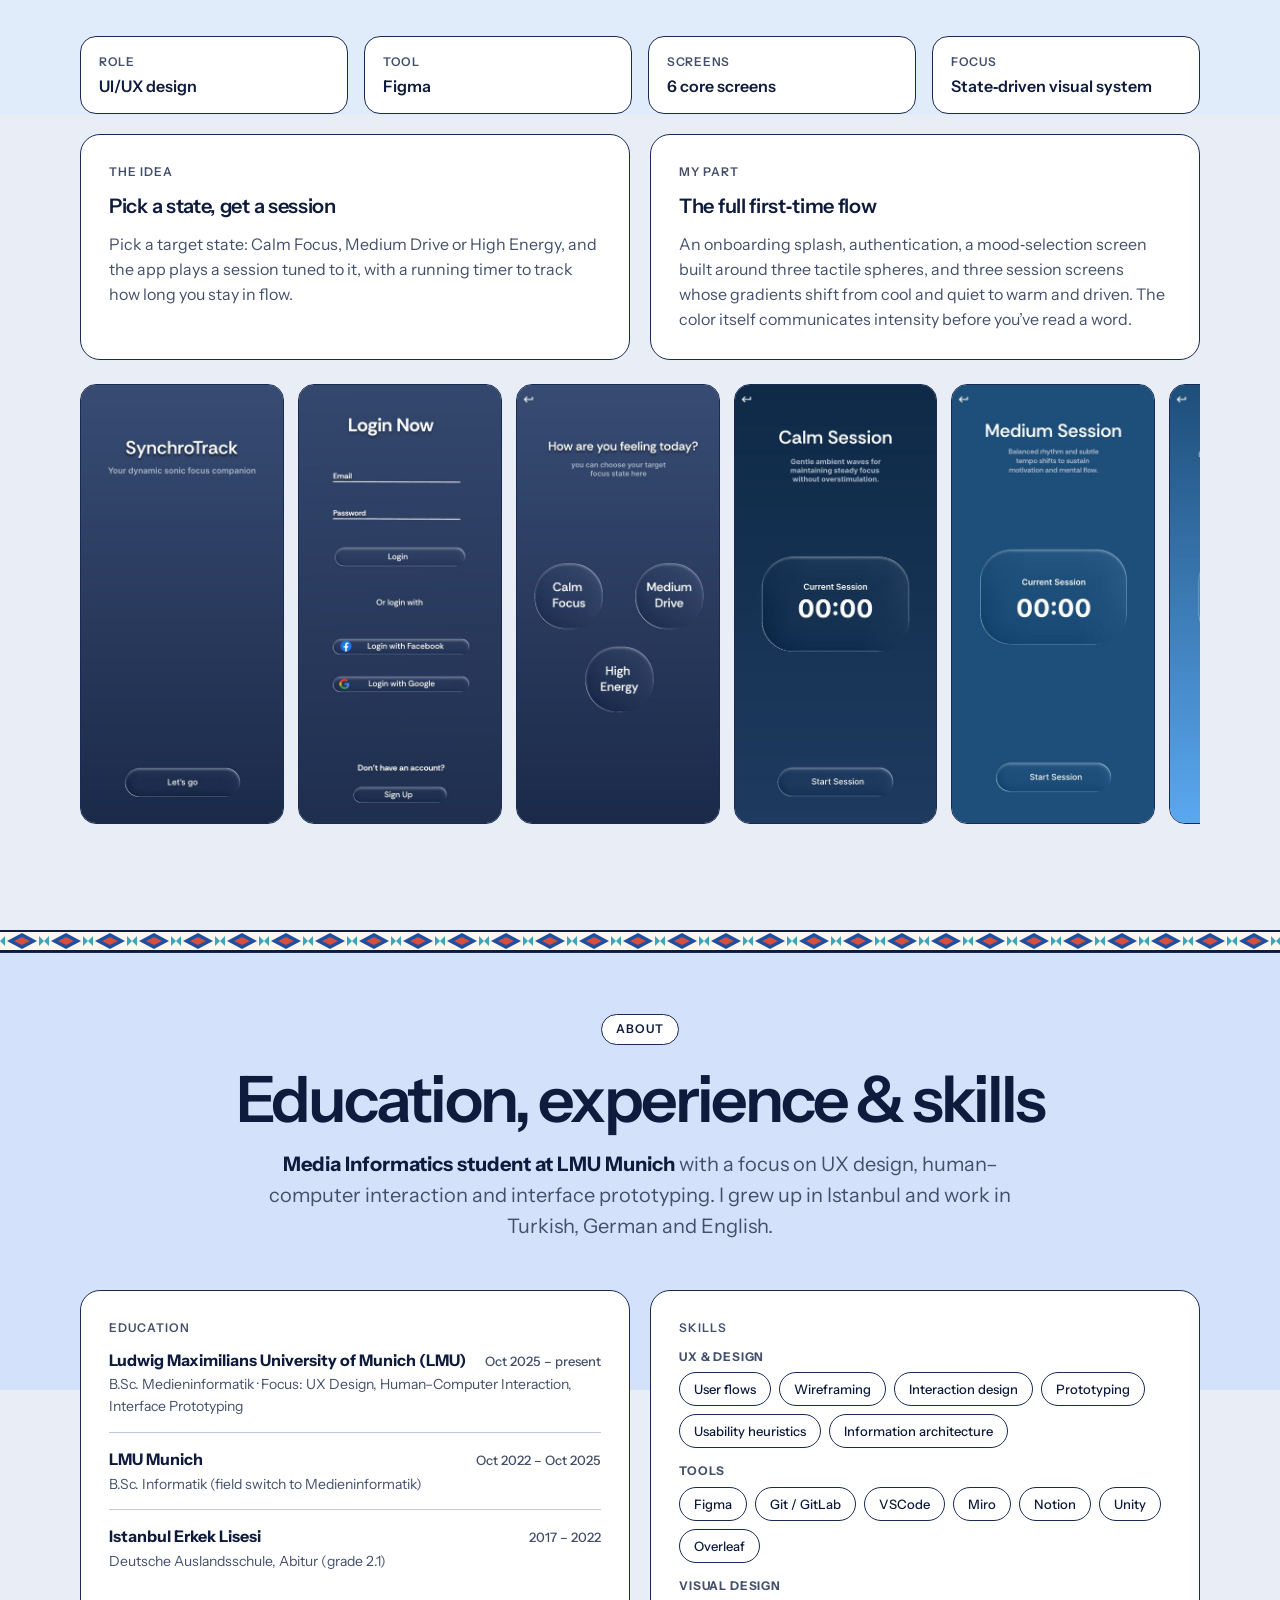
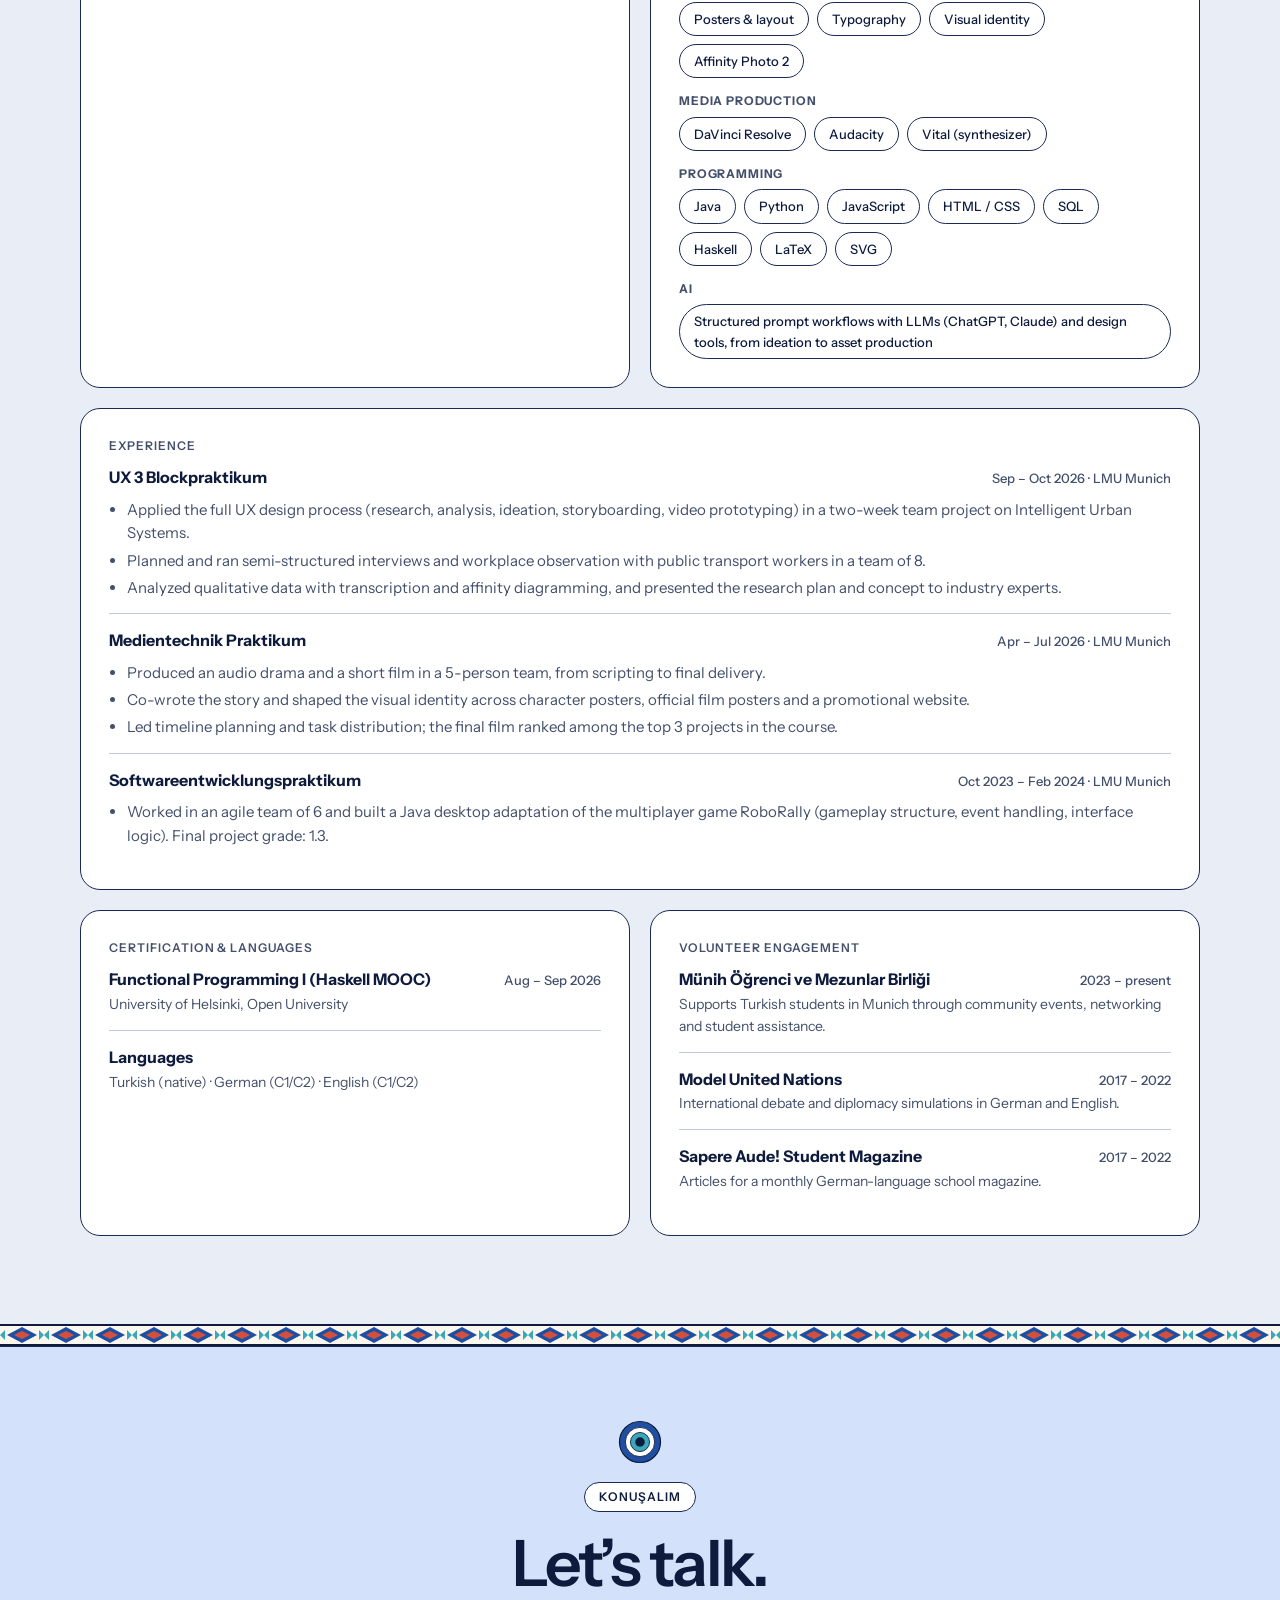
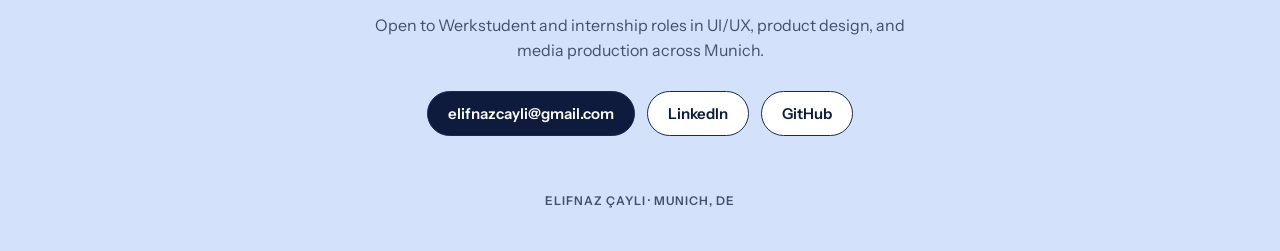
